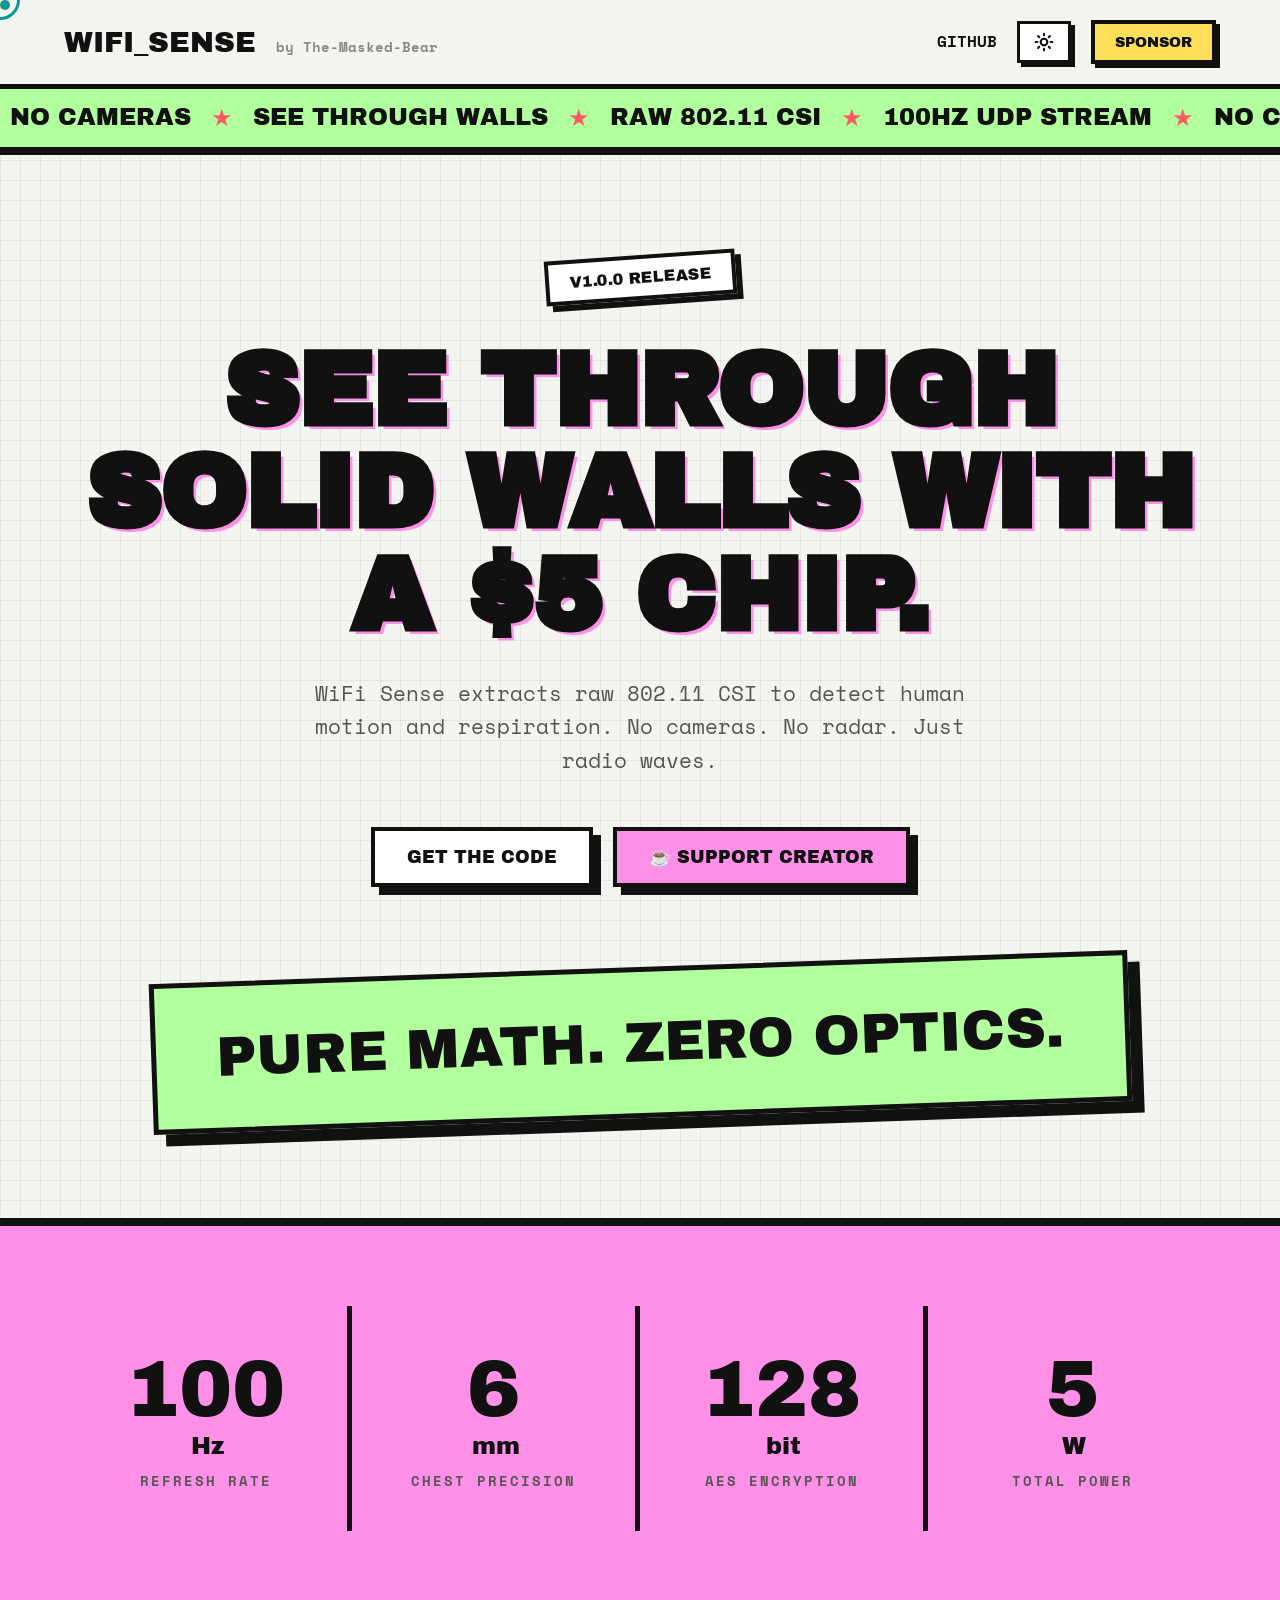
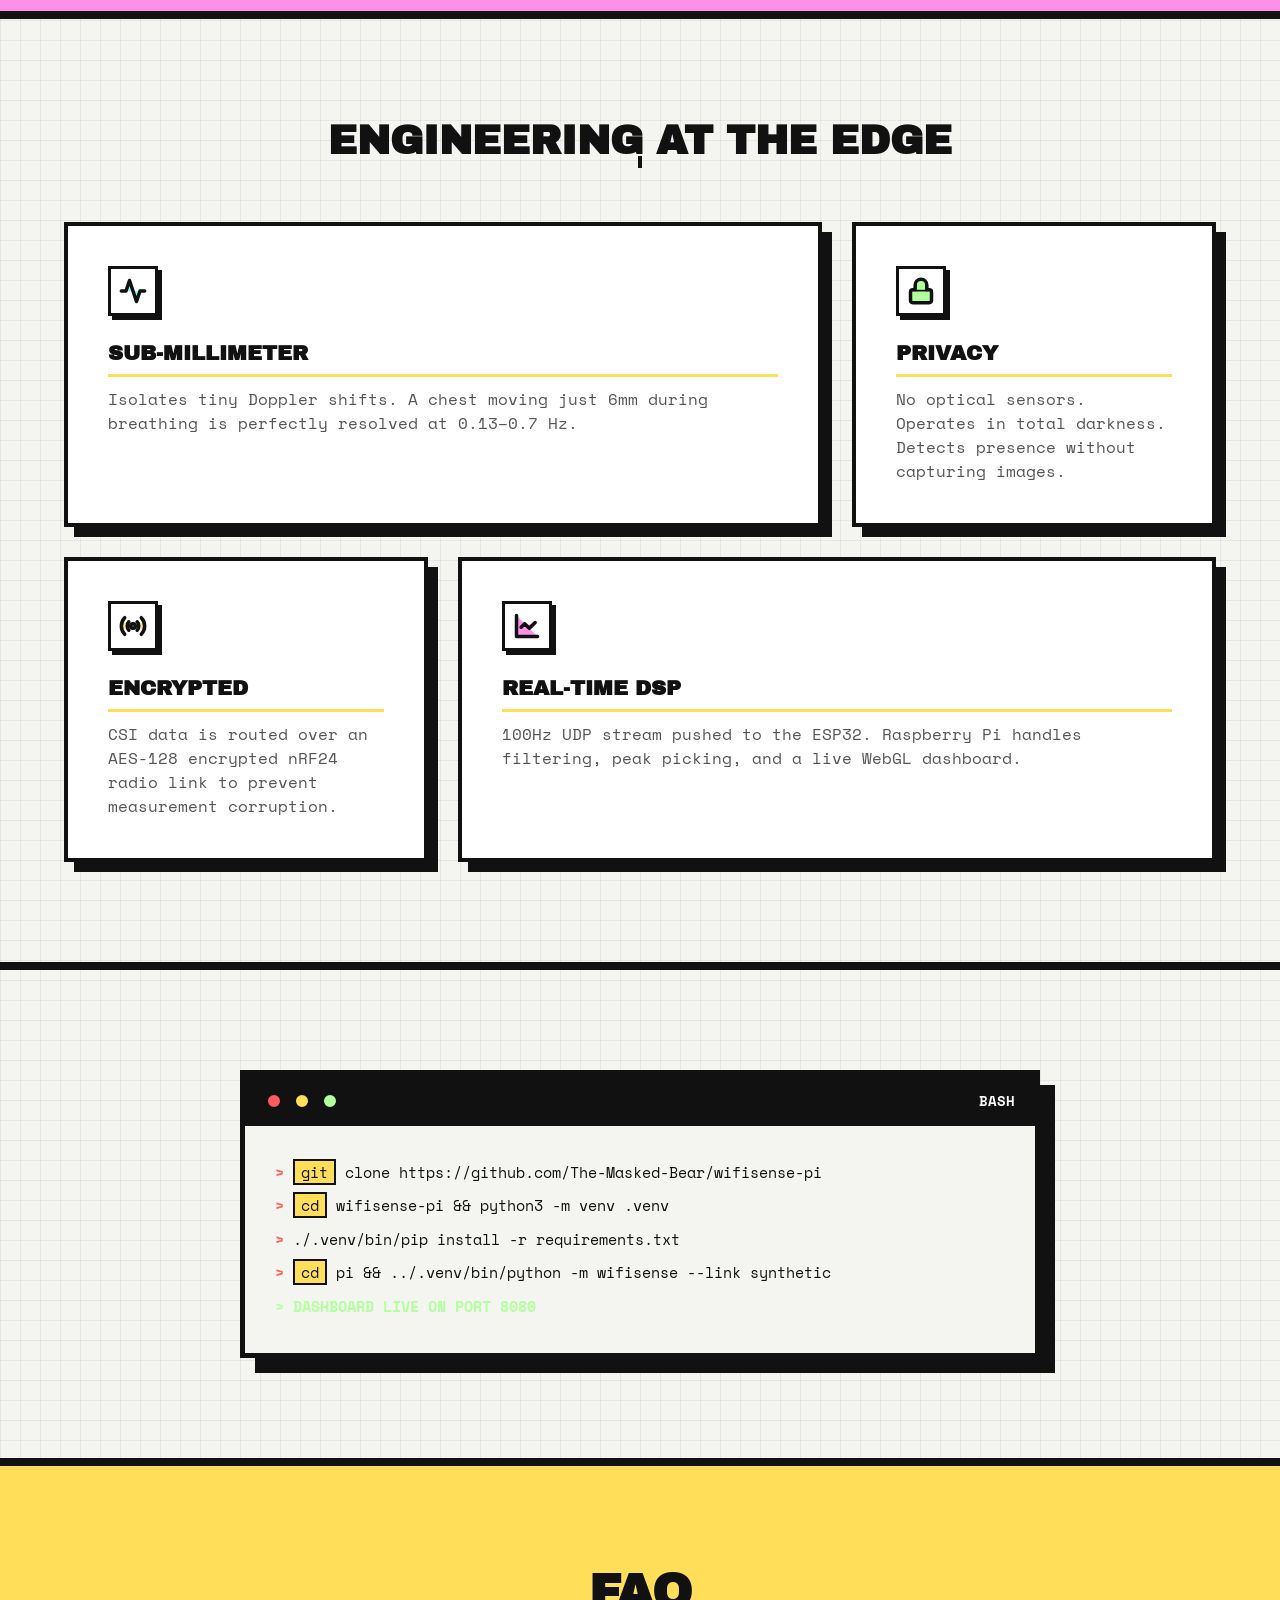
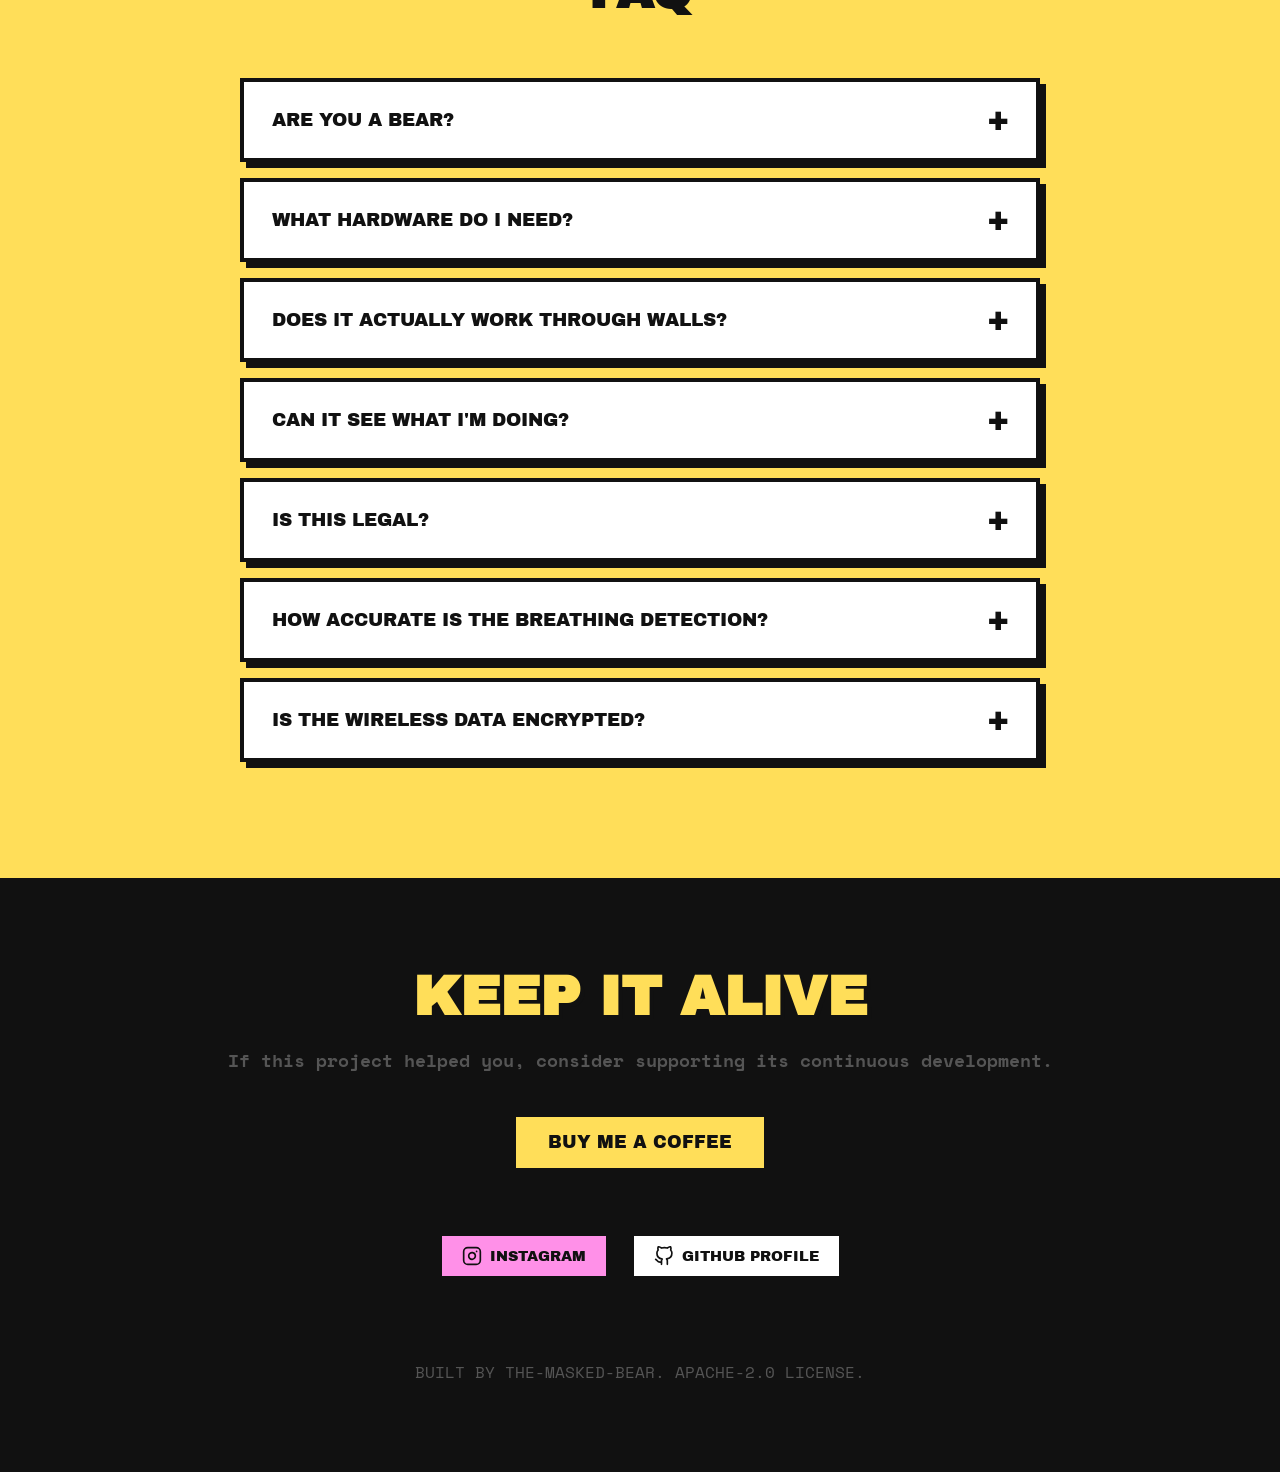
==== website/index.html @ 3b044b61 "Fix dark mode contrast on accent backgrounds and replace toggle emoji with inline SVG" ====
<!DOCTYPE html>
<html lang="en">
<head>
    <meta charset="UTF-8">
    <meta name="viewport" content="width=device-width, initial-scale=1.0">
    <title>WIFI SENSE | NEO-BRUTALISM</title>

    <!-- Favicon -->
    <link rel="icon" type="image/svg+xml" href="data:image/svg+xml,%3Csvg xmlns='http://www.w3.org/2000/svg' viewBox='0 0 100 100'%3E%3Crect width='100' height='100' fill='%23FFDE59' rx='12'/%3E%3Ctext x='50' y='72' font-family='Arial Black' font-size='60' font-weight='900' text-anchor='middle' fill='%23111'%3EW%3C/text%3E%3C/svg%3E">

    <!-- Open Graph -->
    <meta property="og:type" content="website">
    <meta property="og:title" content="WiFi Sense — See Through Walls With a $5 Chip">
    <meta property="og:description" content="Open-source WiFi CSI sensing on Raspberry Pi. Detect human motion and breathing through solid walls using raw 802.11 channel state information. No cameras. No radar. Just radio waves.">
    <meta property="og:url" content="https://the-masked-bear.github.io/wifisense-pi/">
    <meta property="og:site_name" content="WiFi Sense by The-Masked-Bear">
    <meta property="og:image" content="https://the-masked-bear.github.io/wifisense-pi/og-image.png">

    <!-- Twitter Card -->
    <meta name="twitter:card" content="summary_large_image">
    <meta name="twitter:title" content="WiFi Sense — See Through Walls With a $5 Chip">
    <meta name="twitter:description" content="Open-source WiFi CSI sensing. Detect motion and breathing through walls. No cameras. Just radio waves.">

    <link rel="stylesheet" href="style.css">
    <link href="https://fonts.googleapis.com/css2?family=Archivo+Black&family=Space+Mono:wght@400;700&display=swap" rel="stylesheet">
</head>
<body>

    <!-- PAGE LOADER -->
    <div id="page-loader">
        <div class="loader-text">WIFI_SENSE</div>
        <div class="loader-bar"><div class="loader-fill"></div></div>
    </div>

    <!-- CUSTOM CURSOR -->
    <div id="cursor" class="cursor"></div>
    <div id="cursor-ring" class="cursor-ring"></div>

    <!-- MOUSE TRAIL -->
    <canvas id="trail-canvas"></canvas>

    <nav class="brutal-nav">
        <div class="logo">WIFI_SENSE <span style="font-size: 0.9rem; color: #888; font-family: 'Space Mono', monospace; text-transform: none; margin-left: 10px; font-weight: bold;">by The-Masked-Bear</span></div>
        <div class="nav-links">
            <a href="https://github.com/The-Masked-Bear/wifisense-pi" target="_blank" class="brutal-link">GITHUB</a>
            <button id="dark-toggle" class="dark-toggle" aria-label="Toggle dark mode">
                <span class="toggle-icon"></span>
            </button>
            <a href="https://debarghya47.gumroad.com/l/tzbkar" data-gumroad-overlay-checkout="true" class="brutal-btn color-yellow btn-small">SPONSOR</a>
        </div>
    </nav>

    <!-- Scrolling Marquee -->
    <div class="brutal-marquee color-mint">
        <div class="marquee-content">
            <span>NO CAMERAS</span> <span class="separator">★</span> <span>SEE THROUGH WALLS</span> <span class="separator">★</span> <span>RAW 802.11 CSI</span> <span class="separator">★</span> <span>100HZ UDP STREAM</span> <span class="separator">★</span>
            <span>NO CAMERAS</span> <span class="separator">★</span> <span>SEE THROUGH WALLS</span> <span class="separator">★</span> <span>RAW 802.11 CSI</span> <span class="separator">★</span> <span>100HZ UDP STREAM</span> <span class="separator">★</span>
        </div>
    </div>

    <!-- HERO -->
    <header class="brutal-hero section-block parallax-layer" data-speed="0.3">
        <div class="hero-content">
            <div class="badge brutal-sticker">V1.0.0 RELEASE</div>
            <h1>SEE THROUGH SOLID WALLS WITH A $5 CHIP.</h1>
            <p>WiFi Sense extracts raw 802.11 CSI to detect human motion and respiration. No cameras. No radar. Just radio waves.</p>
            
            <div class="cta-group">
                <a href="https://github.com/The-Masked-Bear/wifisense-pi" class="brutal-btn color-white">GET THE CODE</a>
                <a href="https://debarghya47.gumroad.com/l/tzbkar" data-gumroad-overlay-checkout="true" class="brutal-btn color-pink">☕ SUPPORT CREATOR</a>
            </div>
            
            <div class="giant-text-block hover-shake">
                PURE MATH. ZERO OPTICS.
            </div>
        </div>
    </header>

    <!-- STATS COUNTER -->
    <section class="brutal-stats section-block color-pink">
        <div class="stats-grid">
            <div class="stat-item reveal">
                <span class="stat-number" data-target="100">0</span>
                <span class="stat-unit">Hz</span>
                <span class="stat-label">REFRESH RATE</span>
            </div>
            <div class="stat-item reveal delay-1">
                <span class="stat-number" data-target="6">0</span>
                <span class="stat-unit">mm</span>
                <span class="stat-label">CHEST PRECISION</span>
            </div>
            <div class="stat-item reveal delay-2">
                <span class="stat-number" data-target="128">0</span>
                <span class="stat-unit">bit</span>
                <span class="stat-label">AES ENCRYPTION</span>
            </div>
            <div class="stat-item reveal delay-3">
                <span class="stat-number" data-target="5">0</span>
                <span class="stat-unit">W</span>
                <span class="stat-label">TOTAL POWER</span>
            </div>
        </div>
    </section>

    <!-- GRID -->
    <section class="brutal-grid-section section-block">
        <h2>ENGINEERING AT THE EDGE</h2>
        <div class="brutal-grid">
            <div class="brutal-card color-white span-2 reveal">
                <svg class="brutal-svg color-blue" xmlns="http://www.w3.org/2000/svg" viewBox="0 0 24 24" fill="none" stroke="currentColor" stroke-linecap="round" stroke-linejoin="round"><path d="M22 12h-4l-3 9L9 3l-3 9H2"/></svg>
                <h3>SUB-MILLIMETER</h3>
                <p>Isolates tiny Doppler shifts. A chest moving just 6mm during breathing is perfectly resolved at 0.13–0.7 Hz.</p>
            </div>
            
            <div class="brutal-card color-white reveal delay-1">
                <svg class="brutal-svg color-mint" xmlns="http://www.w3.org/2000/svg" viewBox="0 0 24 24" fill="none" stroke="currentColor" stroke-linecap="round" stroke-linejoin="round"><rect width="18" height="11" x="3" y="11" rx="2" ry="2"/><path d="M7 11V7a5 5 0 0 1 10 0v4"/></svg>
                <h3>PRIVACY</h3>
                <p>No optical sensors. Operates in total darkness. Detects presence without capturing images.</p>
            </div>

            <div class="brutal-card color-white reveal delay-2">
                <svg class="brutal-svg color-yellow" xmlns="http://www.w3.org/2000/svg" viewBox="0 0 24 24" fill="none" stroke="currentColor" stroke-linecap="round" stroke-linejoin="round"><path d="M4.9 19.1C3.1 17.3 2 14.8 2 12s1.1-5.3 2.9-7.1"/><path d="M8.4 15.6c-1-1-1.4-2.3-1.4-3.6s.4-2.6 1.4-3.6"/><circle cx="12" cy="12" r="2"/><path d="M15.6 8.4c1 1 1.4 2.3 1.4 3.6s-.4 2.6-1.4 3.6"/><path d="M19.1 4.9C20.9 6.7 22 9.2 22 12s-1.1 5.3-2.9 7.1"/></svg>
                <h3>ENCRYPTED</h3>
                <p>CSI data is routed over an AES-128 encrypted nRF24 radio link to prevent measurement corruption.</p>
            </div>

            <div class="brutal-card color-white span-2 reveal delay-3">
                <svg class="brutal-svg color-pink" xmlns="http://www.w3.org/2000/svg" viewBox="0 0 24 24" fill="none" stroke="currentColor" stroke-linecap="round" stroke-linejoin="round"><path d="M3 3v18h18"/><path d="m19 9-5 5-4-4-3 3"/></svg>
                <h3>REAL-TIME DSP</h3>
                <p>100Hz UDP stream pushed to the ESP32. Raspberry Pi handles filtering, peak picking, and a live WebGL dashboard.</p>
            </div>
        </div>
    </section>

    <!-- TERMINAL -->
    <section class="brutal-terminal-section section-block">
        <div class="brutal-terminal reveal">
            <div class="term-header">
                <span class="dot bg-red"></span><span class="dot bg-yellow"></span><span class="dot bg-green"></span>
                <span class="term-title">BASH</span>
            </div>
            <div class="term-body">
                <p><span style="color: var(--red); font-weight: 900;">></span> <span style="background: var(--yellow); color: var(--black); padding: 0 6px; border: 2px solid var(--black);">git</span> clone https://github.com/The-Masked-Bear/wifisense-pi</p>
                <p><span style="color: var(--red); font-weight: 900;">></span> <span style="background: var(--yellow); color: var(--black); padding: 0 6px; border: 2px solid var(--black);">cd</span> wifisense-pi && python3 -m venv .venv</p>
                <p><span style="color: var(--red); font-weight: 900;">></span> ./.venv/bin/pip install -r requirements.txt</p>
                <p><span style="color: var(--red); font-weight: 900;">></span> <span style="background: var(--yellow); color: var(--black); padding: 0 6px; border: 2px solid var(--black);">cd</span> pi && ../.venv/bin/python -m wifisense --link synthetic</p>
                <p class="term-success">> DASHBOARD LIVE ON PORT 8080</p>
            </div>
        </div>
    </section>

    <!-- FAQ ACCORDION -->
    <section class="brutal-faq section-block">
        <h2>FAQ</h2>
        <div class="faq-list">
            <div class="faq-item reveal">
                <button class="faq-question">
                    <span>Are you a Bear?</span>
                    <span class="faq-icon">+</span>
                </button>
                <div class="faq-answer"><p>No.</p></div>
            </div>
            <div class="faq-item reveal delay-1">
                <button class="faq-question">
                    <span>What hardware do I need?</span>
                    <span class="faq-icon">+</span>
                </button>
                <div class="faq-answer"><p>An ESP32 microcontroller (~$3), a Raspberry Pi 4 (~$35), and an nRF24L01+ radio module (~$1). Total cost under $40. The ESP32 extracts raw CSI from WiFi frames, the nRF24 relays it encrypted, and the Pi runs all the DSP and the live dashboard.</p></div>
            </div>
            <div class="faq-item reveal delay-2">
                <button class="faq-question">
                    <span>Does it actually work through walls?</span>
                    <span class="faq-icon">+</span>
                </button>
                <div class="faq-answer"><p>Yes. WiFi operates at 2.4 GHz, which penetrates drywall, wood, and most interior building materials. The CSI (Channel State Information) captures how the wireless signal is distorted by objects and movement in the environment, including through walls. Concrete and metal will attenuate the signal but detection is still possible at reduced range.</p></div>
            </div>
            <div class="faq-item reveal delay-3">
                <button class="faq-question">
                    <span>Can it see what I'm doing?</span>
                    <span class="faq-icon">+</span>
                </button>
                <div class="faq-answer"><p>Absolutely not. This is not a camera. WiFi CSI detects <strong>motion and presence only</strong> — it can tell that someone is in a room and whether they are breathing, but it cannot identify who they are, what they look like, or what they are doing. It is fundamentally a motion and vibration sensor, not an imaging system.</p></div>
            </div>
            <div class="faq-item reveal">
                <button class="faq-question">
                    <span>Is this legal?</span>
                    <span class="faq-icon">+</span>
                </button>
                <div class="faq-answer"><p>Yes. WiFi Sense performs entirely passive monitoring of standard 802.11 WiFi signals. It does not inject packets, intercept communications, or decrypt any data. It only analyzes the physical-layer channel state of its own transmitted signals. This is equivalent to measuring signal strength, which all WiFi devices do internally.</p></div>
            </div>
            <div class="faq-item reveal delay-1">
                <button class="faq-question">
                    <span>How accurate is the breathing detection?</span>
                    <span class="faq-icon">+</span>
                </button>
                <div class="faq-answer"><p>The system resolves chest displacement down to approximately 6mm using sub-carrier covariance analysis across 52 OFDM sub-carriers. Normal adult breathing produces 4–12mm of chest movement, well within detection range. The DSP pipeline isolates the 0.13–0.7 Hz respiration band from other motion artifacts.</p></div>
            </div>
            <div class="faq-item reveal delay-2">
                <button class="faq-question">
                    <span>Is the wireless data encrypted?</span>
                    <span class="faq-icon">+</span>
                </button>
                <div class="faq-answer"><p>Yes. All CSI data transmitted over the nRF24L01+ radio link between the ESP32 and the Raspberry Pi is encrypted with AES-128. This prevents anyone from intercepting or tampering with the raw sensor data in transit.</p></div>
            </div>
        </div>
    </section>

    <!-- FOOTER -->
    <footer class="brutal-footer color-black section-block">
        <h2 class="footer-title">KEEP IT ALIVE</h2>
        <p class="footer-desc">If this project helped you, consider supporting its continuous development.</p>
        <a href="https://debarghya47.gumroad.com/l/tzbkar" data-gumroad-overlay-checkout="true" class="brutal-btn color-yellow">BUY ME A COFFEE</a>
        
        <div style="margin-top: 60px; display: flex; justify-content: center; flex-wrap: wrap; gap: 20px;">
            <a href="https://instagram.com/the_masked_bear_" target="_blank" class="brutal-btn color-pink btn-small"><svg xmlns="http://www.w3.org/2000/svg" width="20" height="20" viewBox="0 0 24 24" fill="none" stroke="currentColor" stroke-width="2" stroke-linecap="round" stroke-linejoin="round" style="margin-right: 8px;"><rect x="2" y="2" width="20" height="20" rx="5" ry="5"></rect><path d="M16 11.37A4 4 0 1 1 12.63 8 4 4 0 0 1 16 11.37z"></path><line x1="17.5" y1="6.5" x2="17.51" y2="6.5"></line></svg>INSTAGRAM</a>
            <a href="https://github.com/The-Masked-Bear" target="_blank" class="brutal-btn color-white btn-small"><svg xmlns="http://www.w3.org/2000/svg" width="20" height="20" viewBox="0 0 24 24" fill="none" stroke="currentColor" stroke-width="2" stroke-linecap="round" stroke-linejoin="round" style="margin-right: 8px;"><path d="M9 19c-5 1.5-5-2.5-7-3m14 6v-3.87a3.37 3.37 0 0 0-.94-2.61c3.14-.35 6.44-1.54 6.44-7A5.44 5.44 0 0 0 20 4.77 5.07 5.07 0 0 0 19.91 1S18.73.65 16 2.48a13.38 13.38 0 0 0-7 0C6.27.65 5.09 1 5.09 1A5.07 5.07 0 0 0 5 4.77a5.44 5.44 0 0 0-1.5 3.78c0 5.42 3.3 6.61 6.44 7A3.37 3.37 0 0 0 9 18.13V22"></path></svg>GITHUB PROFILE</a>
        </div>
        
        <p class="copyright">BUILT BY THE-MASKED-BEAR. APACHE-2.0 LICENSE.</p>
    </footer>

    <script src="https://gumroad.com/js/gumroad.js"></script>
    <script src="script.js"></script>
</body>
</html>
---- website/style.css ----
:root {
    --bg: #F4F4F0;
    --black: #111111;
    --white: #FFFFFF;
    --yellow: #FFDE59;
    --pink: #FF90E8;
    --blue: #8CFFFB;
    --mint: #B2FF9E;
    --red: #FF5A5F;
    --grid-color: rgba(0, 0, 0, 0.06);
    --text-primary: #111111;
    --text-secondary: #555;
    --card-bg: #FFFFFF;
    --shadow: #111111;
}

body.dark-mode {
    --bg: #0a0a0a;
    --black: #e0e0e0;
    --white: #1a1a1a;
    --grid-color: rgba(255, 255, 255, 0.04);
    --text-primary: #e0e0e0;
    --text-secondary: #999;
    --card-bg: #1a1a1a;
    --shadow: #000000;
}
body.dark-mode .color-black { background: #e0e0e0; color: #111; }
body.dark-mode .brutal-nav { background: #0a0a0a; }
body.dark-mode .term-body { background: #111; }
body.dark-mode h1, body.dark-mode h2, body.dark-mode h3 { color: var(--text-primary); }

* {
    margin: 0;
    padding: 0;
    box-sizing: border-box;
}

::selection {
    background: var(--pink);
    color: var(--black);
}

body {
    font-family: 'Space Mono', monospace;
    background-color: var(--bg);
    color: var(--text-primary);
    cursor: none;
    overflow-x: hidden;
    background-image:
        linear-gradient(var(--grid-color) 1px, transparent 1px),
        linear-gradient(90deg, var(--grid-color) 1px, transparent 1px);
    background-size: 20px 20px;
    transition: background-color 0.4s ease, color 0.4s ease;
}

h1, h2, h3, .logo, .badge, .brutal-marquee, .giant-text-block {
    font-family: 'Archivo Black', sans-serif;
    text-transform: uppercase;
}

/* ====== PAGE LOADER ====== */
#page-loader {
    position: fixed;
    inset: 0;
    z-index: 99999;
    background: var(--yellow);
    display: flex;
    flex-direction: column;
    align-items: center;
    justify-content: center;
    transition: transform 0.6s cubic-bezier(0.77, 0, 0.175, 1);
}
#page-loader.loaded {
    transform: translateY(-100%);
    pointer-events: none;
}
.loader-text {
    font-family: 'Archivo Black', sans-serif;
    font-size: clamp(3rem, 10vw, 8rem);
    color: var(--black);
    text-transform: uppercase;
    letter-spacing: 8px;
}
.loader-bar {
    width: 300px;
    height: 10px;
    border: 3px solid var(--black);
    margin-top: 30px;
    overflow: hidden;
}
.loader-fill {
    height: 100%;
    width: 0%;
    background: var(--black);
    animation: loader-progress 1.2s cubic-bezier(0.25, 1, 0.5, 1) forwards;
}
@keyframes loader-progress {
    to { width: 100%; }
}

/* ====== CUSTOM CURSOR ====== */
.cursor {
    width: 10px;
    height: 10px;
    background: var(--red);
    border-radius: 50%;
    position: fixed;
    pointer-events: none;
    z-index: 99998;
    transition: transform 0.1s ease;
    mix-blend-mode: difference;
}
.cursor-ring {
    width: 40px;
    height: 40px;
    border: 3px solid var(--red);
    border-radius: 50%;
    position: fixed;
    pointer-events: none;
    z-index: 99997;
    transition: width 0.3s ease, height 0.3s ease, border-color 0.3s ease, transform 0.15s ease;
    mix-blend-mode: difference;
}
.cursor-ring.hover {
    width: 60px;
    height: 60px;
    border-color: var(--yellow);
    border-width: 4px;
}

/* ====== MOUSE TRAIL ====== */
#trail-canvas {
    position: fixed;
    inset: 0;
    z-index: 99996;
    pointer-events: none;
}

/* ====== CUSTOM SCROLLBAR ====== */
::-webkit-scrollbar { width: 14px; }
::-webkit-scrollbar-track { background: var(--bg); border-left: 3px solid var(--black); }
::-webkit-scrollbar-thumb {
    background: var(--yellow);
    border: 3px solid var(--black);
}
::-webkit-scrollbar-thumb:hover { background: var(--pink); }

/* ====== NAVBAR ====== */
.brutal-nav {
    display: flex;
    justify-content: space-between;
    align-items: center;
    padding: 20px 5%;
    border-bottom: 5px solid var(--black);
    background: var(--bg);
    position: sticky;
    top: 0;
    z-index: 1000;
    transition: box-shadow 0.3s ease, background-color 0.4s ease;
}
.brutal-nav:hover { box-shadow: 0 8px 0px var(--shadow); }

.logo {
    font-size: 1.8rem;
    color: var(--text-primary);
    transition: letter-spacing 0.3s cubic-bezier(0.175, 0.885, 0.32, 1.275);
}
.logo:hover {
    letter-spacing: 4px;
    animation: glitch 0.3s steps(5) forwards;
}

@keyframes glitch {
    0%  { text-shadow: 2px 0 var(--pink), -2px 0 var(--blue); }
    20% { text-shadow: -3px 0 var(--blue), 3px 0 var(--pink); }
    40% { text-shadow: 3px 0 var(--pink), -3px 0 var(--mint); }
    60% { text-shadow: -2px 0 var(--mint), 2px 0 var(--red); }
    80% { text-shadow: 2px 0 var(--red), -2px 0 var(--yellow); }
    100% { text-shadow: 0 0 transparent, 0 0 transparent; }
}

.nav-links { display: flex; gap: 20px; align-items: center; }

.brutal-link {
    color: var(--text-primary);
    text-decoration: none;
    font-weight: bold;
    position: relative;
    border-bottom: 3px solid transparent;
}
.brutal-link::after {
    content: '';
    position: absolute;
    bottom: -4px;
    left: 0;
    width: 0%;
    height: 4px;
    background: var(--pink);
    transition: width 0.3s cubic-bezier(0.25, 1, 0.5, 1);
}
.brutal-link:hover::after { width: 100%; }
.brutal-link:hover { border-bottom-color: transparent; }

/* Dark Mode Toggle */
.dark-toggle {
    background: var(--white);
    border: 3px solid var(--black);
    box-shadow: 4px 4px 0px var(--shadow);
    padding: 8px 14px;
    font-size: 1.2rem;
    cursor: none;
    transition: transform 0.1s, box-shadow 0.1s;
    line-height: 1;
}
.dark-toggle:hover {
    transform: translate(4px, 4px);
    box-shadow: 0px 0px 0px var(--shadow);
}

/* Marquee */
.brutal-marquee {
    border-bottom: 8px solid var(--black);
    padding: 15px 0;
    overflow: hidden;
    white-space: nowrap;
    display: flex;
    font-size: 1.5rem;
    color: var(--black);
}
.marquee-content {
    display: flex;
    animation: marquee 20s linear infinite;
}
.marquee-content span { padding: 0 10px; }
.separator { color: var(--red); display: inline-block; }
@keyframes marquee { to { transform: translateX(-50%); } }

.brutal-marquee:hover .marquee-content { animation-play-state: paused; }
.brutal-marquee:hover .separator { animation: star-spin 1s linear infinite; }
@keyframes star-spin { to { transform: rotate(360deg); } }

/* Section Blocks */
.section-block {
    border-bottom: 8px solid var(--black);
    width: 100%;
    transition: background-color 0.4s ease;
}

/* Buttons */
.brutal-btn {
    border: 4px solid var(--black);
    box-shadow: 8px 8px 0px var(--shadow);
    padding: 16px 32px;
    font-family: 'Archivo Black', sans-serif;
    font-size: 1.1rem;
    text-decoration: none;
    color: var(--black);
    display: inline-flex;
    align-items: center;
    justify-content: center;
    transition: transform 0.1s, box-shadow 0.1s;
    cursor: none;
}
.btn-small { padding: 10px 20px; font-size: 0.9rem; box-shadow: 4px 4px 0px var(--shadow); }
.brutal-btn:hover, .brutal-btn:active { transform: translate(8px, 8px); box-shadow: 0px 0px 0px var(--shadow); }
.btn-small:hover, .btn-small:active { transform: translate(4px, 4px); box-shadow: 0px 0px 0px var(--shadow); }

.color-yellow { background: var(--yellow); }
.color-pink { background: var(--pink); }
.color-blue { background: var(--blue); }
.color-mint { background: var(--mint); }
.color-white { background: var(--card-bg); }
.color-black { background: var(--black); color: var(--white); }

/* Hero */
.brutal-hero {
    display: flex;
    flex-direction: column;
    justify-content: center;
    align-items: center;
    text-align: center;
    padding: 100px 5% 100px;
}
.hero-content { max-width: 1200px; margin: 0 auto; display: flex; flex-direction: column; align-items: center; }

.brutal-sticker {
    background: var(--card-bg);
    border: 4px solid var(--black);
    padding: 10px 20px;
    font-size: 1rem;
    margin-bottom: 40px;
    box-shadow: 6px 6px 0px var(--shadow);
    transform: rotate(-4deg);
    display: inline-block;
    color: var(--text-primary);
    transition: transform 0.3s cubic-bezier(0.175, 0.885, 0.32, 1.275), box-shadow 0.3s ease;
}
.brutal-sticker:hover { transform: rotate(4deg) scale(1.12); box-shadow: 10px 10px 0px var(--pink); }

h1 {
    font-size: clamp(3rem, 8vw, 6.5rem);
    line-height: 1;
    margin-bottom: 30px;
    color: var(--text-primary);
    -webkit-text-stroke: 3px var(--text-primary);
    text-shadow: 4px 4px 0px var(--pink);
    transition: text-shadow 0.3s ease;
}
h1:hover { text-shadow: 6px 6px 0px var(--pink), -6px -6px 0px var(--blue); }

.brutal-hero p {
    font-size: 1.3rem;
    line-height: 1.6;
    max-width: 700px;
    margin-bottom: 50px;
    color: var(--text-secondary);
    transition: background 0.3s ease, padding 0.3s ease;
}
.brutal-hero p:hover { background: var(--yellow); padding: 8px 16px; border: 3px solid var(--black); }

.cta-group { display: flex; gap: 20px; margin-bottom: 80px; flex-wrap: wrap; justify-content: center; }

.giant-text-block {
    font-size: clamp(2rem, 5vw, 3.5rem);
    background: var(--mint);
    border: 5px solid var(--black);
    box-shadow: 12px 12px 0px var(--shadow);
    padding: 40px 60px;
    transform: rotate(-2deg);
    color: var(--text-primary);
    transition: transform 0.3s cubic-bezier(0.175, 0.885, 0.32, 1.275), box-shadow 0.3s ease;
}
.giant-text-block:hover { transform: rotate(0deg) translate(-5px, -5px) scale(1.02); box-shadow: 20px 20px 0px var(--shadow); }

.hover-shake:hover { animation: shake 0.5s cubic-bezier(.36,.07,.19,.97) both; }
@keyframes shake {
    10%, 90% { transform: translate(-1px, 0) rotate(-2deg); }
    20%, 80% { transform: translate(2px, 0) rotate(-2deg); }
    30%, 50%, 70% { transform: translate(-4px, 0) rotate(-2deg); }
    40%, 60% { transform: translate(4px, 0) rotate(-2deg); }
}

/* ====== STATS COUNTER ====== */
.brutal-stats { padding: 80px 5%; }
.stats-grid {
    display: grid;
    grid-template-columns: repeat(4, 1fr);
    gap: 0;
    max-width: 1200px;
    margin: 0 auto;
}
.stat-item {
    text-align: center;
    padding: 40px 20px;
    border-right: 5px solid var(--black);
    transition: background 0.3s ease, transform 0.3s cubic-bezier(0.175, 0.885, 0.32, 1.275);
}
.stat-item:last-child { border-right: none; }
.stat-item:hover { background: rgba(0,0,0,0.08); transform: scale(1.05); }

.stat-number {
    font-family: 'Archivo Black', sans-serif;
    font-size: clamp(3rem, 8vw, 5rem);
    display: block;
    color: var(--text-primary);
}
.stat-unit {
    font-family: 'Archivo Black', sans-serif;
    font-size: 1.5rem;
    color: var(--text-primary);
    margin-left: 4px;
}
.stat-label {
    display: block;
    font-size: 0.9rem;
    margin-top: 10px;
    font-weight: bold;
    letter-spacing: 2px;
    color: var(--text-secondary);
}
@media (max-width: 700px) {
    .stats-grid { grid-template-columns: repeat(2, 1fr); }
    .stat-item { border-bottom: 5px solid var(--black); }
    .stat-item:nth-child(2) { border-right: none; }
}

/* Grid Section */
.brutal-grid-section { padding: 100px 5%; }
.brutal-grid-section h2 {
    text-align: center;
    font-size: 2.5rem;
    margin-bottom: 60px;
    color: var(--text-primary);
    position: relative;
    display: inline-block;
    width: 100%;
    transition: transform 0.2s cubic-bezier(0.175, 0.885, 0.32, 1.275);
}
.brutal-grid-section h2::after {
    content: '';
    position: absolute;
    bottom: -6px;
    left: 50%;
    transform: translateX(-50%);
    width: 0%;
    height: 8px;
    background: var(--yellow);
    border: 2px solid var(--black);
    transition: width 0.4s cubic-bezier(0.25, 1, 0.5, 1);
}
.brutal-grid-section h2:hover::after { width: 50%; }
.brutal-grid-section h2:hover { transform: scale(1.03); }

.brutal-grid {
    display: grid;
    grid-template-columns: repeat(3, 1fr);
    gap: 30px;
    max-width: 1200px;
    margin: 0 auto;
}

.brutal-card {
    background: var(--card-bg);
    border: 4px solid var(--black);
    box-shadow: 10px 10px 0px var(--shadow);
    padding: 40px;
    transition: transform 0.3s cubic-bezier(0.175, 0.885, 0.32, 1.275), box-shadow 0.3s cubic-bezier(0.175, 0.885, 0.32, 1.275);
}
.brutal-card:hover { transform: translate(-6px, -6px) rotate(-1deg); box-shadow: 18px 18px 0px var(--shadow); z-index: 10; }
.brutal-card:hover .brutal-svg { animation: svg-pop 0.5s cubic-bezier(0.175, 0.885, 0.32, 1.275) forwards; }
.brutal-card:hover h3 { color: var(--red); text-shadow: 2px 2px 0px var(--shadow); }
.brutal-card:hover p { font-weight: 700; }

.brutal-card h3 {
    font-size: 1.3rem;
    margin-bottom: 10px;
    color: var(--text-primary);
    border-bottom: 3px solid var(--yellow);
    padding-bottom: 10px;
    transition: color 0.2s, text-shadow 0.2s;
}
.brutal-card p { color: var(--text-secondary); line-height: 1.5; transition: font-weight 0.3s ease; }
.span-2 { grid-column: span 2; }
@media (max-width: 900px) { .brutal-grid { grid-template-columns: 1fr; } .span-2 { grid-column: span 1; } }

@keyframes svg-pop {
    0% { transform: scale(1) rotate(0deg); }
    50% { transform: scale(1.3) rotate(12deg); }
    100% { transform: scale(1.15) rotate(0deg); }
}

/* Brutalist SVGs */
.brutal-svg {
    width: 50px; height: 50px;
    stroke: var(--text-primary); stroke-width: 3px;
    margin-bottom: 20px;
    filter: drop-shadow(4px 4px 0px var(--shadow));
    background: var(--card-bg);
    border-radius: 0;
    border: 3px solid var(--black);
    padding: 8px;
}
.brutal-svg.color-blue { fill: var(--blue); }
.brutal-svg.color-mint { fill: var(--mint); }
.brutal-svg.color-yellow { fill: var(--yellow); }
.brutal-svg.color-pink { fill: var(--pink); }

/* Terminal */
.brutal-terminal-section { padding: 100px 5%; }
.brutal-terminal {
    max-width: 800px;
    margin: 0 auto;
    border: 5px solid var(--black);
    box-shadow: 15px 15px 0px var(--shadow);
    transition: transform 0.3s cubic-bezier(0.175, 0.885, 0.32, 1.275), box-shadow 0.3s cubic-bezier(0.175, 0.885, 0.32, 1.275);
}
.brutal-terminal:hover { transform: translate(-8px, -8px); box-shadow: 23px 23px 0px var(--shadow); }
.brutal-terminal:hover .dot { animation: dot-bounce 0.5s infinite alternate cubic-bezier(0.25, 1, 0.5, 1); }
.brutal-terminal:hover .dot:nth-child(2) { animation-delay: 0.15s; }
.brutal-terminal:hover .dot:nth-child(3) { animation-delay: 0.3s; }

@keyframes dot-bounce {
    0% { transform: translateY(0); }
    100% { transform: translateY(-6px); }
}

.term-header {
    background: var(--black);
    padding: 15px 20px;
    display: flex;
    align-items: center;
    gap: 10px;
}
.dot { width: 18px; height: 18px; border-radius: 50%; border: 3px solid var(--black); }
.bg-red { background: var(--red); }
.bg-yellow { background: var(--yellow); }
.bg-green { background: var(--mint); }
.term-title { color: var(--white); font-weight: bold; margin-left: auto; font-size: 0.9rem; }

.term-body {
    background: var(--bg);
    padding: 30px;
    font-family: 'Space Mono', monospace;
    font-size: 0.95rem;
    line-height: 2.2;
    color: var(--text-primary);
}
.term-body p {
    transition: background 0.15s ease, padding-left 0.15s ease, border-left 0.15s ease;
    border-left: 0px solid transparent;
}
.term-body p:hover { background: rgba(255, 222, 89, 0.15); padding-left: 16px; border-left: 4px solid var(--yellow); }

.term-success { color: var(--mint); font-weight: bold; transition: text-shadow 0.3s ease; }
.term-success:hover { animation: success-pulse 0.8s ease infinite; }
@keyframes success-pulse {
    0%, 100% { text-shadow: 0 0 8px rgba(178, 255, 158, 0.8); }
    50% { text-shadow: 0 0 20px rgba(178, 255, 158, 1), 0 0 40px rgba(178, 255, 158, 0.5); }
}

/* ====== FAQ ACCORDION ====== */
.brutal-faq {
    padding: 100px 5%;
    background: var(--yellow);
}
.brutal-faq h2 {
    text-align: center;
    font-size: 3rem;
    margin-bottom: 60px;
    color: var(--black);
}
.faq-list { max-width: 800px; margin: 0 auto; }
.faq-item {
    border: 4px solid #111;
    margin-bottom: 16px;
    background: var(--card-bg);
    box-shadow: 6px 6px 0px #111;
    transition: transform 0.2s cubic-bezier(0.175, 0.885, 0.32, 1.275), box-shadow 0.2s ease;
}
.faq-item:hover { transform: translate(-3px, -3px); box-shadow: 9px 9px 0px #111; }

.faq-question {
    width: 100%;
    padding: 22px 28px;
    font-family: 'Archivo Black', sans-serif;
    font-size: 1.15rem;
    text-transform: uppercase;
    background: transparent;
    border: none;
    display: flex;
    justify-content: space-between;
    align-items: center;
    cursor: none;
    color: #111;
    text-align: left;
    transition: background 0.2s ease;
}
.faq-question:hover { background: rgba(0,0,0,0.04); }

.faq-icon {
    font-size: 2rem;
    font-weight: 900;
    transition: transform 0.3s cubic-bezier(0.175, 0.885, 0.32, 1.275);
    line-height: 1;
}
.faq-item.open .faq-icon { transform: rotate(45deg); }

.faq-answer {
    max-height: 0;
    overflow: hidden;
    transition: max-height 0.4s cubic-bezier(0.25, 1, 0.5, 1), padding 0.4s ease;
    padding: 0 28px;
}
.faq-item.open .faq-answer {
    max-height: 300px;
    padding: 0 28px 24px;
}
.faq-answer p {
    font-size: 1.05rem;
    line-height: 1.7;
    color: #333;
    border-top: 3px dashed #111;
    padding-top: 18px;
}

/* Footer */
.brutal-footer { padding: 80px 5%; text-align: center; }
.footer-title {
    font-size: clamp(2rem, 5vw, 3.5rem);
    margin-bottom: 20px;
    color: var(--yellow);
    text-shadow: 4px 4px 0px var(--shadow);
    transition: text-shadow 0.3s ease, letter-spacing 0.3s ease;
}
.footer-title:hover { text-shadow: 0 0 10px var(--yellow), 0 0 30px var(--yellow), 0 0 60px var(--yellow); letter-spacing: 6px; }

.footer-desc {
    font-size: 1.1rem;
    font-weight: bold;
    margin-bottom: 40px;
    color: var(--text-secondary);
    transition: transform 0.3s cubic-bezier(0.175, 0.885, 0.32, 1.275);
}
.footer-desc:hover { transform: scale(1.05); }

.brutal-footer .brutal-btn svg { transition: transform 0.4s cubic-bezier(0.175, 0.885, 0.32, 1.275); }
.brutal-footer .brutal-btn:hover svg { transform: rotate(360deg) scale(1.3); }

.copyright {
    margin-top: 80px !important;
    font-size: 1rem !important;
    color: var(--text-secondary);
    transition: letter-spacing 0.5s ease, opacity 0.3s ease;
}
.copyright:hover { letter-spacing: 8px; opacity: 0.5; }

/* Reveal Animations */
.reveal {
    opacity: 0;
    transform: translate(20px, 20px);
    transition: all 0.4s cubic-bezier(0.25, 1, 0.5, 1);
}
.reveal.active {
    opacity: 1;
    transform: translate(0, 0);
}
.delay-1 { transition-delay: 0.1s; }
.delay-2 { transition-delay: 0.2s; }
.delay-3 { transition-delay: 0.3s; }

/* Nav Sponsor Wiggle */
.nav-links .btn-small:hover { animation: wiggle 0.4s ease; }
@keyframes wiggle {
    0% { transform: translate(4px, 4px) rotate(0deg); }
    25% { transform: translate(4px, 4px) rotate(3deg); }
    50% { transform: translate(4px, 4px) rotate(-3deg); }
    75% { transform: translate(4px, 4px) rotate(2deg); }
    100% { transform: translate(4px, 4px) rotate(0deg); }
}

/* Mobile */
@media (max-width: 600px) {
    .brutal-nav { flex-direction: column; gap: 15px; }
    .stats-grid { grid-template-columns: 1fr 1fr; }
    .cta-group { flex-direction: column; align-items: center; }
    body { cursor: auto; }
    .cursor, .cursor-ring, #trail-canvas { display: none; }
}

/* Touch devices: disable custom cursor */
@media (hover: none) {
    body { cursor: auto; }
    .cursor, .cursor-ring, #trail-canvas { display: none; }
    .brutal-btn, .faq-question, .dark-toggle { cursor: pointer; }
}

/* ====== DARK MODE CONTRAST FIXES ====== */
/* Bright accent backgrounds keep dark text even in dark mode */
body.dark-mode .color-yellow,
body.dark-mode .color-pink,
body.dark-mode .color-blue,
body.dark-mode .color-mint,
body.dark-mode .brutal-marquee,
body.dark-mode .giant-text-block,
body.dark-mode .brutal-stats,
body.dark-mode .brutal-faq,
body.dark-mode .brutal-faq h2 {
    color: #111111 !important;
}
body.dark-mode .brutal-marquee .separator { color: var(--red) !important; }
body.dark-mode .brutal-stats .stat-number,
body.dark-mode .brutal-stats .stat-unit { color: #111111 !important; }
body.dark-mode .brutal-stats .stat-label { color: #333333 !important; }
body.dark-mode .brutal-stats .stat-item { border-right-color: #111111; }
body.dark-mode .footer-title { color: var(--yellow) !important; }

/* Accent-background buttons: force dark text + dark border */
body.dark-mode .brutal-btn.color-yellow,
body.dark-mode .brutal-btn.color-pink,
body.dark-mode .brutal-btn.color-mint,
body.dark-mode .brutal-btn.color-blue {
    color: #111111 !important;
    border-color: #111111;
}

/* Dark-mode toggle icon sizing (inline SVG) */
.toggle-icon {
    display: flex;
    align-items: center;
    justify-content: center;
}
.toggle-icon svg {
    width: 20px;
    height: 20px;
    stroke: var(--text-primary);
    fill: none;
    stroke-width: 2.5;
    stroke-linecap: round;
    stroke-linejoin: round;
}
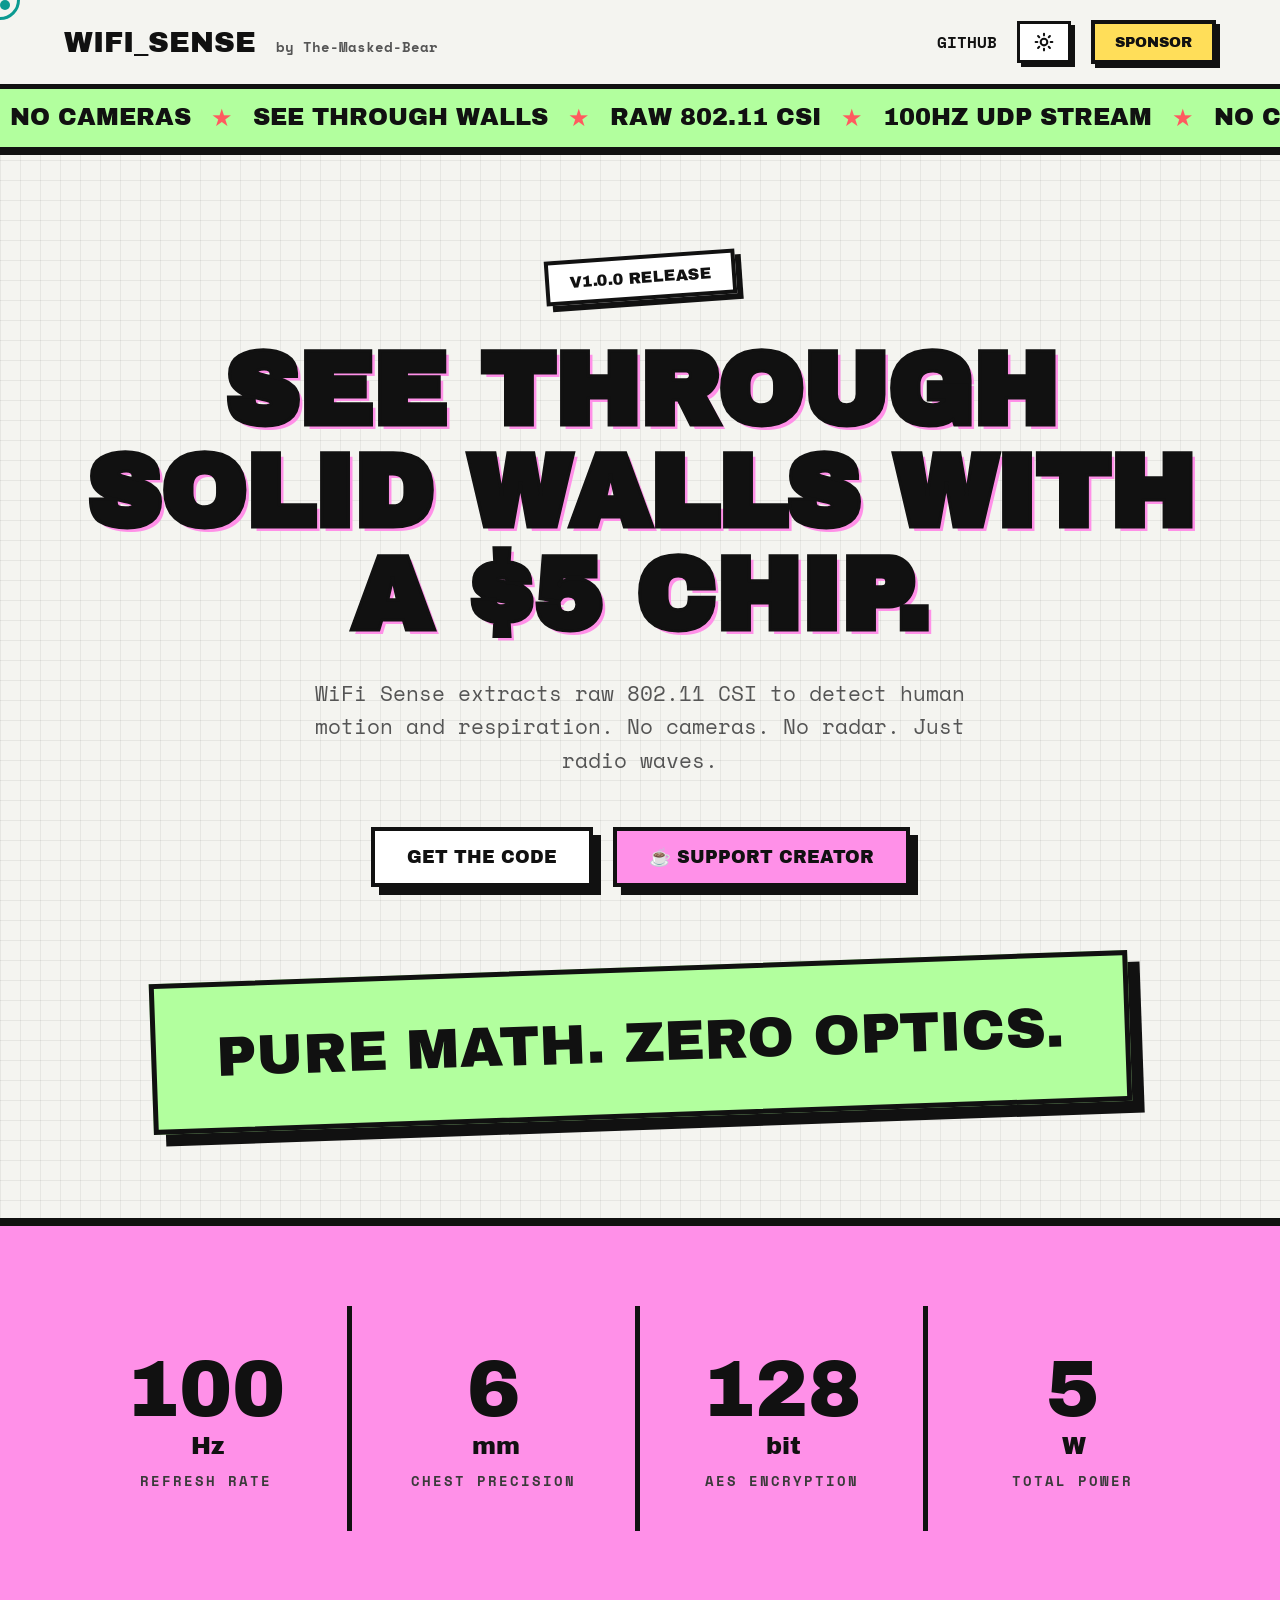
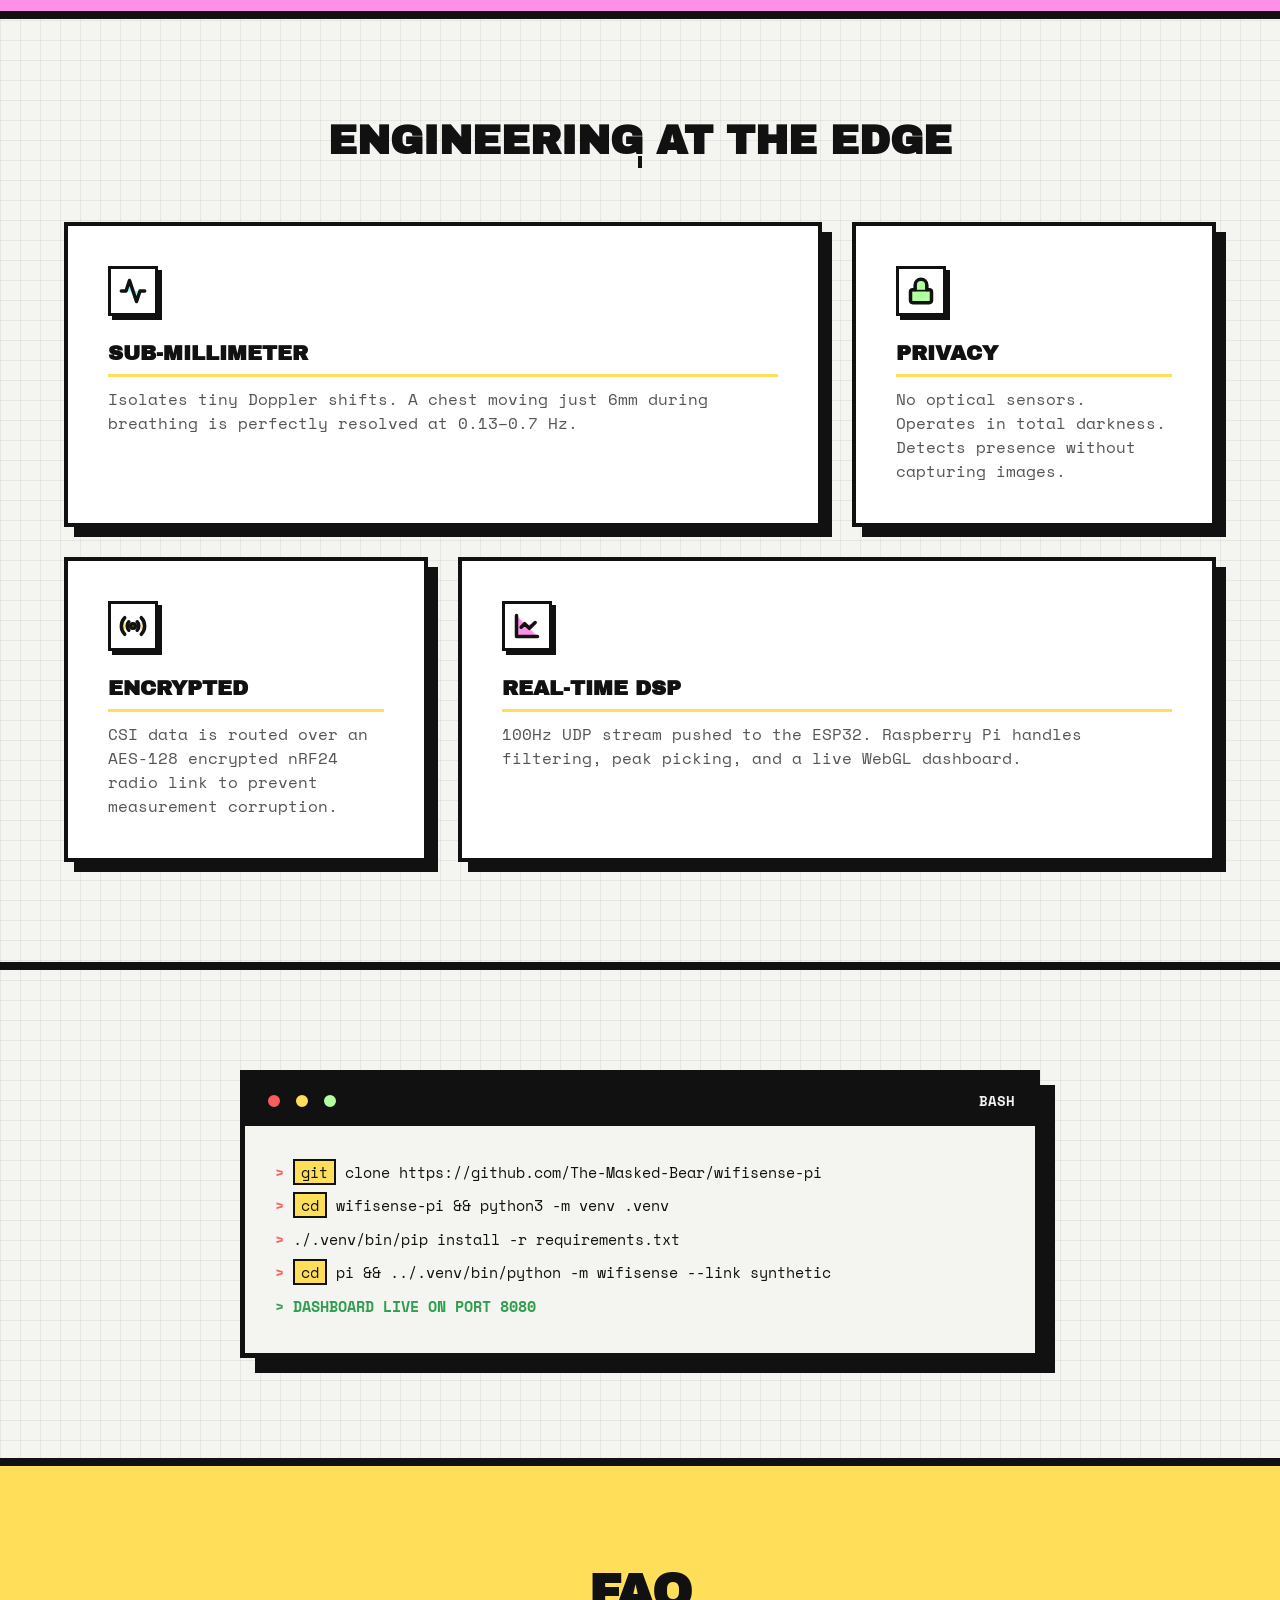
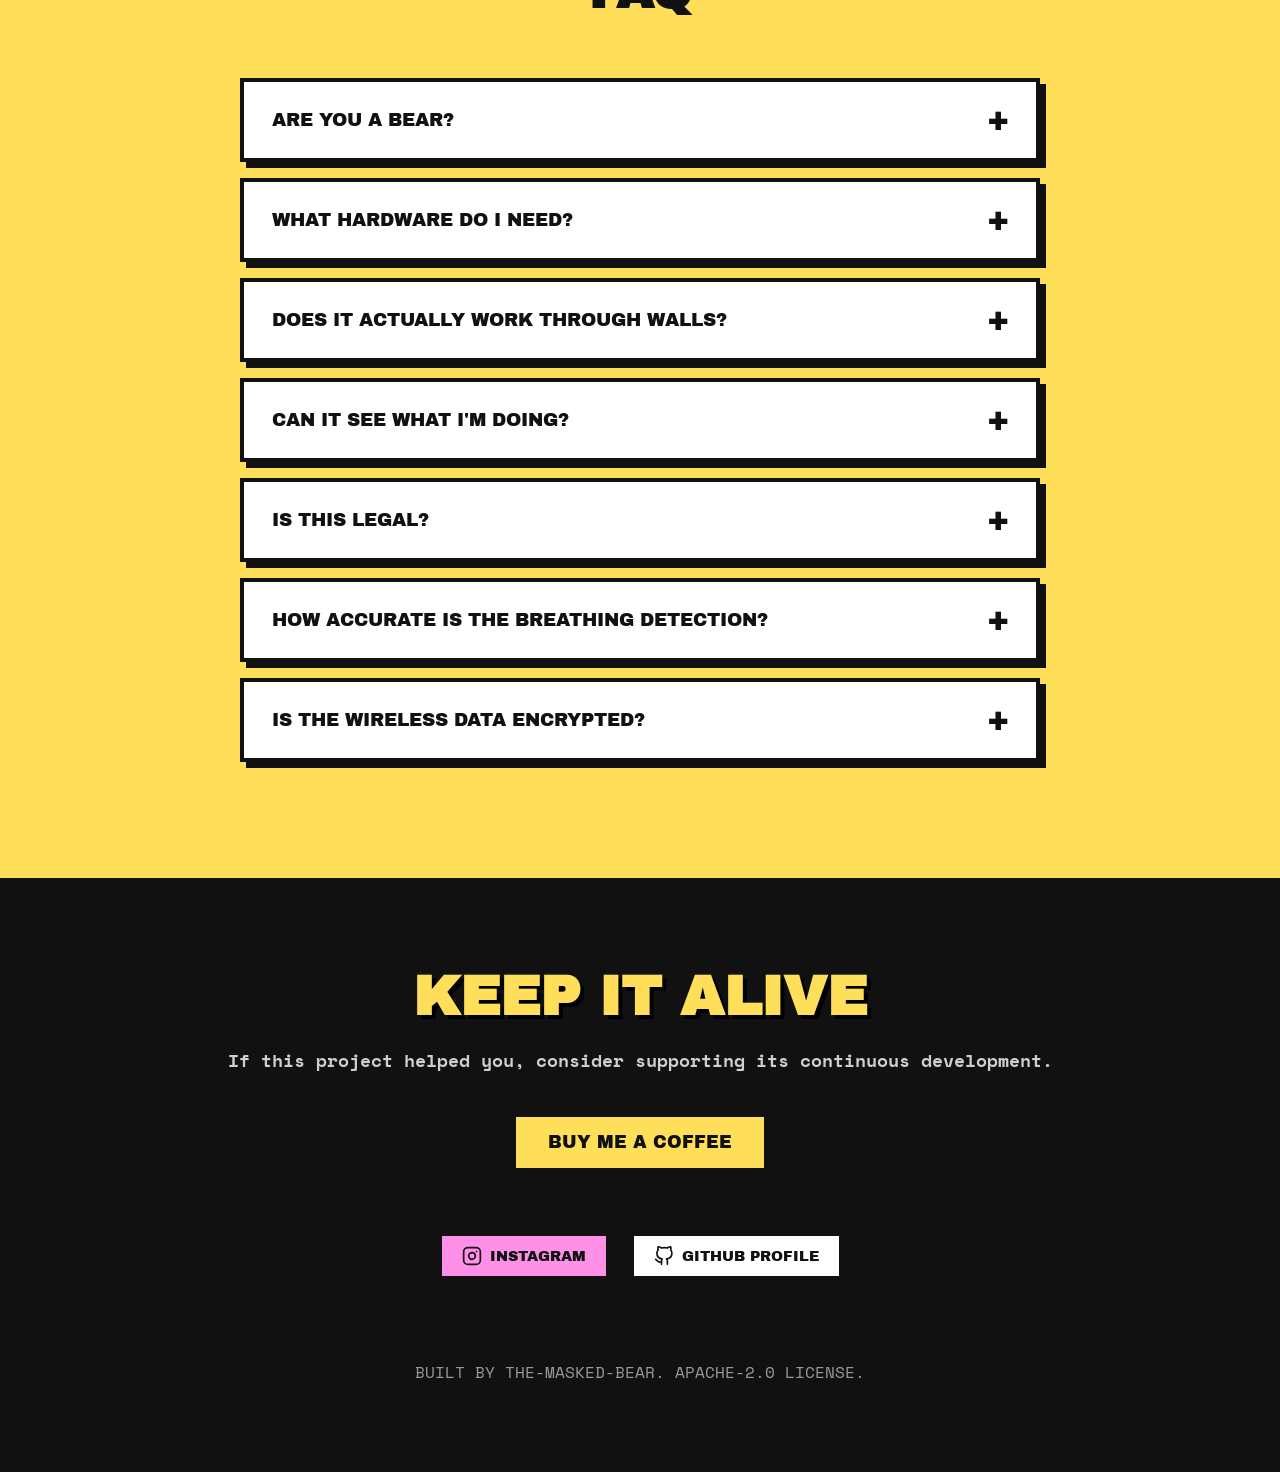
==== commit aad45273: "Fix dark mode architecture: split --black (ink on accents) vs --stroke (theme borders), fix logo/tit" ====
--- a/website/index.html
+++ b/website/index.html
@@ -3,7 +3,7 @@
 <head>
     <meta charset="UTF-8">
     <meta name="viewport" content="width=device-width, initial-scale=1.0">
-    <title>WIFI SENSE | NEO-BRUTALISM</title>
+    <title>WIFI_SENSE by The-Masked-Bear</title>
 
     <!-- Favicon -->
     <link rel="icon" type="image/svg+xml" href="data:image/svg+xml,%3Csvg xmlns='http://www.w3.org/2000/svg' viewBox='0 0 100 100'%3E%3Crect width='100' height='100' fill='%23FFDE59' rx='12'/%3E%3Ctext x='50' y='72' font-family='Arial Black' font-size='60' font-weight='900' text-anchor='middle' fill='%23111'%3EW%3C/text%3E%3C/svg%3E">
@@ -40,7 +40,7 @@
     <canvas id="trail-canvas"></canvas>
 
     <nav class="brutal-nav">
-        <div class="logo">WIFI_SENSE <span style="font-size: 0.9rem; color: #888; font-family: 'Space Mono', monospace; text-transform: none; margin-left: 10px; font-weight: bold;">by The-Masked-Bear</span></div>
+        <div class="logo">WIFI_SENSE <span class="logo-by">by The-Masked-Bear</span></div>
         <div class="nav-links">
             <a href="https://github.com/The-Masked-Bear/wifisense-pi" target="_blank" class="brutal-link">GITHUB</a>
             <button id="dark-toggle" class="dark-toggle" aria-label="Toggle dark mode">
--- a/website/style.css
+++ b/website/style.css
@@ -1,5 +1,11 @@
+/* =========================================================
+   TOKENS
+   --black  : ALWAYS #111. Ink/stroke on BRIGHT accent surfaces
+              (yellow/pink/mint/blue). Never flips -> never inverts.
+   --stroke : Structural outline on THEME surfaces (cards, nav,
+              sections). Flips light in dark mode to stay visible.
+   ========================================================= */
 :root {
-    --bg: #F4F4F0;
     --black: #111111;
     --white: #FFFFFF;
     --yellow: #FFDE59;
@@ -7,38 +13,29 @@
     --blue: #8CFFFB;
     --mint: #B2FF9E;
     --red: #FF5A5F;
+
+    --bg: #F4F4F0;
+    --surface: #FFFFFF;
+    --stroke: #111111;
+    --shadow: #111111;
+    --text-primary: #111111;
+    --text-secondary: #555555;
     --grid-color: rgba(0, 0, 0, 0.06);
-    --text-primary: #111111;
-    --text-secondary: #555;
-    --card-bg: #FFFFFF;
-    --shadow: #111111;
 }
 
 body.dark-mode {
-    --bg: #0a0a0a;
-    --black: #e0e0e0;
-    --white: #1a1a1a;
-    --grid-color: rgba(255, 255, 255, 0.04);
-    --text-primary: #e0e0e0;
-    --text-secondary: #999;
-    --card-bg: #1a1a1a;
+    --bg: #0d0d0d;
+    --surface: #1b1b1b;
+    --stroke: #f0f0f0;
     --shadow: #000000;
-}
-body.dark-mode .color-black { background: #e0e0e0; color: #111; }
-body.dark-mode .brutal-nav { background: #0a0a0a; }
-body.dark-mode .term-body { background: #111; }
-body.dark-mode h1, body.dark-mode h2, body.dark-mode h3 { color: var(--text-primary); }
-
-* {
-    margin: 0;
-    padding: 0;
-    box-sizing: border-box;
-}
-
-::selection {
-    background: var(--pink);
-    color: var(--black);
-}
+    --text-primary: #f2f2f2;
+    --text-secondary: #b0b0b0;
+    --grid-color: rgba(255, 255, 255, 0.05);
+}
+
+* { margin: 0; padding: 0; box-sizing: border-box; }
+
+::selection { background: var(--pink); color: var(--black); }
 
 body {
     font-family: 'Space Mono', monospace;
@@ -50,15 +47,16 @@
         linear-gradient(var(--grid-color) 1px, transparent 1px),
         linear-gradient(90deg, var(--grid-color) 1px, transparent 1px);
     background-size: 20px 20px;
-    transition: background-color 0.4s ease, color 0.4s ease;
-}
+    transition: background-color 0.4s ease, color 0.4s ease, background-size 0.5s ease;
+}
+body:hover { background-size: 22px 22px; }
 
 h1, h2, h3, .logo, .badge, .brutal-marquee, .giant-text-block {
     font-family: 'Archivo Black', sans-serif;
     text-transform: uppercase;
 }
 
-/* ====== PAGE LOADER ====== */
+/* ====== PAGE LOADER (yellow: always dark ink) ====== */
 #page-loader {
     position: fixed;
     inset: 0;
@@ -70,10 +68,7 @@
     justify-content: center;
     transition: transform 0.6s cubic-bezier(0.77, 0, 0.175, 1);
 }
-#page-loader.loaded {
-    transform: translateY(-100%);
-    pointer-events: none;
-}
+#page-loader.loaded { transform: translateY(-100%); pointer-events: none; }
 .loader-text {
     font-family: 'Archivo Black', sans-serif;
     font-size: clamp(3rem, 10vw, 8rem);
@@ -82,81 +77,54 @@
     letter-spacing: 8px;
 }
 .loader-bar {
-    width: 300px;
-    height: 10px;
+    width: 300px; height: 10px;
     border: 3px solid var(--black);
-    margin-top: 30px;
-    overflow: hidden;
+    margin-top: 30px; overflow: hidden;
 }
 .loader-fill {
-    height: 100%;
-    width: 0%;
+    height: 100%; width: 0%;
     background: var(--black);
     animation: loader-progress 1.2s cubic-bezier(0.25, 1, 0.5, 1) forwards;
 }
-@keyframes loader-progress {
-    to { width: 100%; }
-}
+@keyframes loader-progress { to { width: 100%; } }
 
 /* ====== CUSTOM CURSOR ====== */
 .cursor {
-    width: 10px;
-    height: 10px;
+    width: 10px; height: 10px;
     background: var(--red);
     border-radius: 50%;
-    position: fixed;
-    pointer-events: none;
+    position: fixed; pointer-events: none;
     z-index: 99998;
     transition: transform 0.1s ease;
     mix-blend-mode: difference;
 }
 .cursor-ring {
-    width: 40px;
-    height: 40px;
+    width: 40px; height: 40px;
     border: 3px solid var(--red);
     border-radius: 50%;
-    position: fixed;
-    pointer-events: none;
+    position: fixed; pointer-events: none;
     z-index: 99997;
-    transition: width 0.3s ease, height 0.3s ease, border-color 0.3s ease, transform 0.15s ease;
+    transition: width 0.3s ease, height 0.3s ease, border-color 0.3s ease;
     mix-blend-mode: difference;
 }
-.cursor-ring.hover {
-    width: 60px;
-    height: 60px;
-    border-color: var(--yellow);
-    border-width: 4px;
-}
-
-/* ====== MOUSE TRAIL ====== */
-#trail-canvas {
-    position: fixed;
-    inset: 0;
-    z-index: 99996;
-    pointer-events: none;
-}
-
-/* ====== CUSTOM SCROLLBAR ====== */
+.cursor-ring.hover { width: 60px; height: 60px; border-color: var(--yellow); border-width: 4px; }
+
+#trail-canvas { position: fixed; inset: 0; z-index: 99996; pointer-events: none; }
+
+/* ====== SCROLLBAR ====== */
 ::-webkit-scrollbar { width: 14px; }
-::-webkit-scrollbar-track { background: var(--bg); border-left: 3px solid var(--black); }
-::-webkit-scrollbar-thumb {
-    background: var(--yellow);
-    border: 3px solid var(--black);
-}
+::-webkit-scrollbar-track { background: var(--bg); border-left: 3px solid var(--stroke); }
+::-webkit-scrollbar-thumb { background: var(--yellow); border: 3px solid var(--black); }
 ::-webkit-scrollbar-thumb:hover { background: var(--pink); }
 
-/* ====== NAVBAR ====== */
+/* ====== NAVBAR (theme surface -> --stroke) ====== */
 .brutal-nav {
-    display: flex;
-    justify-content: space-between;
-    align-items: center;
+    display: flex; justify-content: space-between; align-items: center;
     padding: 20px 5%;
-    border-bottom: 5px solid var(--black);
+    border-bottom: 5px solid var(--stroke);
     background: var(--bg);
-    position: sticky;
-    top: 0;
-    z-index: 1000;
-    transition: box-shadow 0.3s ease, background-color 0.4s ease;
+    position: sticky; top: 0; z-index: 1000;
+    transition: box-shadow 0.3s ease, background-color 0.4s ease, border-color 0.4s ease;
 }
 .brutal-nav:hover { box-shadow: 0 8px 0px var(--shadow); }
 
@@ -165,11 +133,7 @@
     color: var(--text-primary);
     transition: letter-spacing 0.3s cubic-bezier(0.175, 0.885, 0.32, 1.275);
 }
-.logo:hover {
-    letter-spacing: 4px;
-    animation: glitch 0.3s steps(5) forwards;
-}
-
+.logo:hover { letter-spacing: 4px; animation: glitch 0.3s steps(5) forwards; }
 @keyframes glitch {
     0%  { text-shadow: 2px 0 var(--pink), -2px 0 var(--blue); }
     20% { text-shadow: -3px 0 var(--blue), 3px 0 var(--pink); }
@@ -178,75 +142,75 @@
     80% { text-shadow: 2px 0 var(--red), -2px 0 var(--yellow); }
     100% { text-shadow: 0 0 transparent, 0 0 transparent; }
 }
+.logo-by {
+    font-size: 0.9rem;
+    color: var(--text-secondary);
+    font-family: 'Space Mono', monospace;
+    text-transform: none;
+    margin-left: 10px;
+    font-weight: bold;
+}
 
 .nav-links { display: flex; gap: 20px; align-items: center; }
 
 .brutal-link {
     color: var(--text-primary);
-    text-decoration: none;
-    font-weight: bold;
+    text-decoration: none; font-weight: bold;
     position: relative;
-    border-bottom: 3px solid transparent;
 }
 .brutal-link::after {
-    content: '';
-    position: absolute;
-    bottom: -4px;
-    left: 0;
-    width: 0%;
-    height: 4px;
-    background: var(--pink);
+    content: ''; position: absolute; bottom: -4px; left: 0;
+    width: 0%; height: 4px; background: var(--pink);
     transition: width 0.3s cubic-bezier(0.25, 1, 0.5, 1);
 }
 .brutal-link:hover::after { width: 100%; }
-.brutal-link:hover { border-bottom-color: transparent; }
-
-/* Dark Mode Toggle */
+
+/* Dark toggle sits on theme surface */
 .dark-toggle {
-    background: var(--white);
-    border: 3px solid var(--black);
+    background: var(--surface);
+    border: 3px solid var(--stroke);
     box-shadow: 4px 4px 0px var(--shadow);
     padding: 8px 14px;
-    font-size: 1.2rem;
     cursor: none;
-    transition: transform 0.1s, box-shadow 0.1s;
+    transition: transform 0.1s, box-shadow 0.1s, background-color 0.4s ease, border-color 0.4s ease;
     line-height: 1;
 }
-.dark-toggle:hover {
-    transform: translate(4px, 4px);
-    box-shadow: 0px 0px 0px var(--shadow);
-}
-
-/* Marquee */
+.dark-toggle:hover { transform: translate(4px, 4px); box-shadow: 0px 0px 0px var(--shadow); }
+.toggle-icon { display: flex; align-items: center; justify-content: center; }
+.toggle-icon svg {
+    width: 20px; height: 20px;
+    stroke: var(--text-primary);
+    fill: none; stroke-width: 2.5;
+    stroke-linecap: round; stroke-linejoin: round;
+}
+
+/* ====== MARQUEE (mint: always dark ink) ====== */
 .brutal-marquee {
     border-bottom: 8px solid var(--black);
     padding: 15px 0;
-    overflow: hidden;
-    white-space: nowrap;
-    display: flex;
-    font-size: 1.5rem;
+    overflow: hidden; white-space: nowrap;
+    display: flex; font-size: 1.5rem;
     color: var(--black);
 }
-.marquee-content {
-    display: flex;
-    animation: marquee 20s linear infinite;
-}
+.marquee-content { display: flex; animation: marquee 20s linear infinite; }
 .marquee-content span { padding: 0 10px; }
 .separator { color: var(--red); display: inline-block; }
 @keyframes marquee { to { transform: translateX(-50%); } }
-
 .brutal-marquee:hover .marquee-content { animation-play-state: paused; }
 .brutal-marquee:hover .separator { animation: star-spin 1s linear infinite; }
 @keyframes star-spin { to { transform: rotate(360deg); } }
 
-/* Section Blocks */
+/* ====== SECTION DIVIDERS ====== */
 .section-block {
-    border-bottom: 8px solid var(--black);
+    border-bottom: 8px solid var(--stroke);
     width: 100%;
-    transition: background-color 0.4s ease;
-}
-
-/* Buttons */
+    transition: background-color 0.4s ease, border-color 0.4s ease;
+}
+/* Bright sections keep a dark divider in both themes */
+.brutal-stats, .brutal-faq { border-bottom-color: var(--black); }
+
+/* ====== BUTTONS ====== */
+/* Accent-background buttons are self-contained bright blocks -> always dark ink */
 .brutal-btn {
     border: 4px solid var(--black);
     box-shadow: 8px 8px 0px var(--shadow);
@@ -255,9 +219,7 @@
     font-size: 1.1rem;
     text-decoration: none;
     color: var(--black);
-    display: inline-flex;
-    align-items: center;
-    justify-content: center;
+    display: inline-flex; align-items: center; justify-content: center;
     transition: transform 0.1s, box-shadow 0.1s;
     cursor: none;
 }
@@ -269,57 +231,60 @@
 .color-pink { background: var(--pink); }
 .color-blue { background: var(--blue); }
 .color-mint { background: var(--mint); }
-.color-white { background: var(--card-bg); }
-.color-black { background: var(--black); color: var(--white); }
-
-/* Hero */
+/* Neutral-surface variant follows the theme */
+.color-white { background: var(--surface); }
+.brutal-btn.color-white { color: var(--text-primary); border-color: var(--stroke); }
+/* Footer block: dark in both themes, light text */
+.color-black { background: var(--black); color: #f2f2f2; }
+
+/* ====== HERO ====== */
 .brutal-hero {
-    display: flex;
-    flex-direction: column;
-    justify-content: center;
-    align-items: center;
-    text-align: center;
-    padding: 100px 5% 100px;
+    display: flex; flex-direction: column;
+    justify-content: center; align-items: center;
+    text-align: center; padding: 100px 5%;
 }
 .hero-content { max-width: 1200px; margin: 0 auto; display: flex; flex-direction: column; align-items: center; }
 
 .brutal-sticker {
-    background: var(--card-bg);
-    border: 4px solid var(--black);
-    padding: 10px 20px;
-    font-size: 1rem;
+    background: var(--surface);
+    border: 4px solid var(--stroke);
+    padding: 10px 20px; font-size: 1rem;
     margin-bottom: 40px;
     box-shadow: 6px 6px 0px var(--shadow);
     transform: rotate(-4deg);
     display: inline-block;
     color: var(--text-primary);
-    transition: transform 0.3s cubic-bezier(0.175, 0.885, 0.32, 1.275), box-shadow 0.3s ease;
+    transition: transform 0.3s cubic-bezier(0.175, 0.885, 0.32, 1.275), box-shadow 0.3s ease, background-color 0.4s ease, border-color 0.4s ease;
 }
 .brutal-sticker:hover { transform: rotate(4deg) scale(1.12); box-shadow: 10px 10px 0px var(--pink); }
 
 h1 {
     font-size: clamp(3rem, 8vw, 6.5rem);
-    line-height: 1;
-    margin-bottom: 30px;
+    line-height: 1; margin-bottom: 30px;
     color: var(--text-primary);
     -webkit-text-stroke: 3px var(--text-primary);
     text-shadow: 4px 4px 0px var(--pink);
-    transition: text-shadow 0.3s ease;
+    transition: text-shadow 0.3s ease, color 0.4s ease;
 }
 h1:hover { text-shadow: 6px 6px 0px var(--pink), -6px -6px 0px var(--blue); }
 
 .brutal-hero p {
-    font-size: 1.3rem;
-    line-height: 1.6;
-    max-width: 700px;
-    margin-bottom: 50px;
+    font-size: 1.3rem; line-height: 1.6;
+    max-width: 700px; margin-bottom: 50px;
     color: var(--text-secondary);
-    transition: background 0.3s ease, padding 0.3s ease;
-}
-.brutal-hero p:hover { background: var(--yellow); padding: 8px 16px; border: 3px solid var(--black); }
+    transition: background 0.3s ease, padding 0.3s ease, color 0.3s ease;
+}
+/* On hover it becomes a yellow block -> dark ink */
+.brutal-hero p:hover {
+    background: var(--yellow);
+    color: var(--black);
+    padding: 8px 16px;
+    border: 3px solid var(--black);
+}
 
 .cta-group { display: flex; gap: 20px; margin-bottom: 80px; flex-wrap: wrap; justify-content: center; }
 
+/* Mint block: always dark ink */
 .giant-text-block {
     font-size: clamp(2rem, 5vw, 3.5rem);
     background: var(--mint);
@@ -327,11 +292,10 @@
     box-shadow: 12px 12px 0px var(--shadow);
     padding: 40px 60px;
     transform: rotate(-2deg);
-    color: var(--text-primary);
+    color: var(--black);
     transition: transform 0.3s cubic-bezier(0.175, 0.885, 0.32, 1.275), box-shadow 0.3s ease;
 }
 .giant-text-block:hover { transform: rotate(0deg) translate(-5px, -5px) scale(1.02); box-shadow: 20px 20px 0px var(--shadow); }
-
 .hover-shake:hover { animation: shake 0.5s cubic-bezier(.36,.07,.19,.97) both; }
 @keyframes shake {
     10%, 90% { transform: translate(-1px, 0) rotate(-2deg); }
@@ -340,70 +304,41 @@
     40%, 60% { transform: translate(4px, 0) rotate(-2deg); }
 }
 
-/* ====== STATS COUNTER ====== */
+/* ====== STATS (pink: always dark ink) ====== */
 .brutal-stats { padding: 80px 5%; }
-.stats-grid {
-    display: grid;
-    grid-template-columns: repeat(4, 1fr);
-    gap: 0;
-    max-width: 1200px;
-    margin: 0 auto;
-}
+.stats-grid { display: grid; grid-template-columns: repeat(4, 1fr); max-width: 1200px; margin: 0 auto; }
 .stat-item {
-    text-align: center;
-    padding: 40px 20px;
+    text-align: center; padding: 40px 20px;
     border-right: 5px solid var(--black);
     transition: background 0.3s ease, transform 0.3s cubic-bezier(0.175, 0.885, 0.32, 1.275);
 }
 .stat-item:last-child { border-right: none; }
 .stat-item:hover { background: rgba(0,0,0,0.08); transform: scale(1.05); }
-
 .stat-number {
     font-family: 'Archivo Black', sans-serif;
     font-size: clamp(3rem, 8vw, 5rem);
-    display: block;
-    color: var(--text-primary);
-}
-.stat-unit {
-    font-family: 'Archivo Black', sans-serif;
-    font-size: 1.5rem;
-    color: var(--text-primary);
-    margin-left: 4px;
-}
-.stat-label {
-    display: block;
-    font-size: 0.9rem;
-    margin-top: 10px;
-    font-weight: bold;
-    letter-spacing: 2px;
-    color: var(--text-secondary);
-}
+    display: block; color: var(--black);
+}
+.stat-unit { font-family: 'Archivo Black', sans-serif; font-size: 1.5rem; color: var(--black); margin-left: 4px; }
+.stat-label { display: block; font-size: 0.9rem; margin-top: 10px; font-weight: bold; letter-spacing: 2px; color: #3a3a3a; }
 @media (max-width: 700px) {
     .stats-grid { grid-template-columns: repeat(2, 1fr); }
     .stat-item { border-bottom: 5px solid var(--black); }
     .stat-item:nth-child(2) { border-right: none; }
 }
 
-/* Grid Section */
+/* ====== GRID (theme surface) ====== */
 .brutal-grid-section { padding: 100px 5%; }
 .brutal-grid-section h2 {
-    text-align: center;
-    font-size: 2.5rem;
-    margin-bottom: 60px;
-    color: var(--text-primary);
-    position: relative;
-    display: inline-block;
-    width: 100%;
-    transition: transform 0.2s cubic-bezier(0.175, 0.885, 0.32, 1.275);
+    text-align: center; font-size: 2.5rem; margin-bottom: 60px;
+    color: var(--text-primary);
+    position: relative; display: inline-block; width: 100%;
+    transition: transform 0.2s cubic-bezier(0.175, 0.885, 0.32, 1.275), color 0.4s ease;
 }
 .brutal-grid-section h2::after {
-    content: '';
-    position: absolute;
-    bottom: -6px;
-    left: 50%;
+    content: ''; position: absolute; bottom: -6px; left: 50%;
     transform: translateX(-50%);
-    width: 0%;
-    height: 8px;
+    width: 0%; height: 8px;
     background: var(--yellow);
     border: 2px solid var(--black);
     transition: width 0.4s cubic-bezier(0.25, 1, 0.5, 1);
@@ -411,35 +346,28 @@
 .brutal-grid-section h2:hover::after { width: 50%; }
 .brutal-grid-section h2:hover { transform: scale(1.03); }
 
-.brutal-grid {
-    display: grid;
-    grid-template-columns: repeat(3, 1fr);
-    gap: 30px;
-    max-width: 1200px;
-    margin: 0 auto;
-}
+.brutal-grid { display: grid; grid-template-columns: repeat(3, 1fr); gap: 30px; max-width: 1200px; margin: 0 auto; }
 
 .brutal-card {
-    background: var(--card-bg);
-    border: 4px solid var(--black);
+    background: var(--surface);
+    border: 4px solid var(--stroke);
     box-shadow: 10px 10px 0px var(--shadow);
     padding: 40px;
-    transition: transform 0.3s cubic-bezier(0.175, 0.885, 0.32, 1.275), box-shadow 0.3s cubic-bezier(0.175, 0.885, 0.32, 1.275);
+    transition: transform 0.3s cubic-bezier(0.175, 0.885, 0.32, 1.275), box-shadow 0.3s cubic-bezier(0.175, 0.885, 0.32, 1.275), background-color 0.4s ease, border-color 0.4s ease;
 }
 .brutal-card:hover { transform: translate(-6px, -6px) rotate(-1deg); box-shadow: 18px 18px 0px var(--shadow); z-index: 10; }
 .brutal-card:hover .brutal-svg { animation: svg-pop 0.5s cubic-bezier(0.175, 0.885, 0.32, 1.275) forwards; }
-.brutal-card:hover h3 { color: var(--red); text-shadow: 2px 2px 0px var(--shadow); }
+.brutal-card:hover h3 { color: var(--red); }
 .brutal-card:hover p { font-weight: 700; }
 
 .brutal-card h3 {
-    font-size: 1.3rem;
-    margin-bottom: 10px;
+    font-size: 1.3rem; margin-bottom: 10px;
     color: var(--text-primary);
     border-bottom: 3px solid var(--yellow);
     padding-bottom: 10px;
-    transition: color 0.2s, text-shadow 0.2s;
-}
-.brutal-card p { color: var(--text-secondary); line-height: 1.5; transition: font-weight 0.3s ease; }
+    transition: color 0.2s;
+}
+.brutal-card p { color: var(--text-secondary); line-height: 1.5; transition: font-weight 0.3s ease, color 0.4s ease; }
 .span-2 { grid-column: span 2; }
 @media (max-width: 900px) { .brutal-grid { grid-template-columns: 1fr; } .span-2 { grid-column: span 1; } }
 
@@ -449,15 +377,13 @@
     100% { transform: scale(1.15) rotate(0deg); }
 }
 
-/* Brutalist SVGs */
 .brutal-svg {
     width: 50px; height: 50px;
     stroke: var(--text-primary); stroke-width: 3px;
     margin-bottom: 20px;
     filter: drop-shadow(4px 4px 0px var(--shadow));
-    background: var(--card-bg);
-    border-radius: 0;
-    border: 3px solid var(--black);
+    background: var(--surface);
+    border: 3px solid var(--stroke);
     padding: 8px;
 }
 .brutal-svg.color-blue { fill: var(--blue); }
@@ -465,170 +391,120 @@
 .brutal-svg.color-yellow { fill: var(--yellow); }
 .brutal-svg.color-pink { fill: var(--pink); }
 
-/* Terminal */
+/* ====== TERMINAL ====== */
 .brutal-terminal-section { padding: 100px 5%; }
 .brutal-terminal {
-    max-width: 800px;
-    margin: 0 auto;
-    border: 5px solid var(--black);
+    max-width: 800px; margin: 0 auto;
+    border: 5px solid var(--stroke);
     box-shadow: 15px 15px 0px var(--shadow);
-    transition: transform 0.3s cubic-bezier(0.175, 0.885, 0.32, 1.275), box-shadow 0.3s cubic-bezier(0.175, 0.885, 0.32, 1.275);
+    transition: transform 0.3s cubic-bezier(0.175, 0.885, 0.32, 1.275), box-shadow 0.3s cubic-bezier(0.175, 0.885, 0.32, 1.275), border-color 0.4s ease;
 }
 .brutal-terminal:hover { transform: translate(-8px, -8px); box-shadow: 23px 23px 0px var(--shadow); }
 .brutal-terminal:hover .dot { animation: dot-bounce 0.5s infinite alternate cubic-bezier(0.25, 1, 0.5, 1); }
 .brutal-terminal:hover .dot:nth-child(2) { animation-delay: 0.15s; }
 .brutal-terminal:hover .dot:nth-child(3) { animation-delay: 0.3s; }
-
-@keyframes dot-bounce {
-    0% { transform: translateY(0); }
-    100% { transform: translateY(-6px); }
-}
-
-.term-header {
-    background: var(--black);
-    padding: 15px 20px;
-    display: flex;
-    align-items: center;
-    gap: 10px;
-}
+@keyframes dot-bounce { 0% { transform: translateY(0); } 100% { transform: translateY(-6px); } }
+
+/* Terminal chrome is always dark */
+.term-header { background: var(--black); padding: 15px 20px; display: flex; align-items: center; gap: 10px; }
 .dot { width: 18px; height: 18px; border-radius: 50%; border: 3px solid var(--black); }
 .bg-red { background: var(--red); }
 .bg-yellow { background: var(--yellow); }
 .bg-green { background: var(--mint); }
-.term-title { color: var(--white); font-weight: bold; margin-left: auto; font-size: 0.9rem; }
+.term-title { color: #f2f2f2; font-weight: bold; margin-left: auto; font-size: 0.9rem; }
 
 .term-body {
     background: var(--bg);
     padding: 30px;
     font-family: 'Space Mono', monospace;
-    font-size: 0.95rem;
-    line-height: 2.2;
-    color: var(--text-primary);
+    font-size: 0.95rem; line-height: 2.2;
+    color: var(--text-primary);
+    transition: background-color 0.4s ease, color 0.4s ease;
 }
 .term-body p {
     transition: background 0.15s ease, padding-left 0.15s ease, border-left 0.15s ease;
     border-left: 0px solid transparent;
 }
 .term-body p:hover { background: rgba(255, 222, 89, 0.15); padding-left: 16px; border-left: 4px solid var(--yellow); }
-
-.term-success { color: var(--mint); font-weight: bold; transition: text-shadow 0.3s ease; }
+.term-success { color: #2e9e4f; font-weight: bold; transition: text-shadow 0.3s ease; }
+body.dark-mode .term-success { color: var(--mint); }
 .term-success:hover { animation: success-pulse 0.8s ease infinite; }
 @keyframes success-pulse {
     0%, 100% { text-shadow: 0 0 8px rgba(178, 255, 158, 0.8); }
     50% { text-shadow: 0 0 20px rgba(178, 255, 158, 1), 0 0 40px rgba(178, 255, 158, 0.5); }
 }
 
-/* ====== FAQ ACCORDION ====== */
-.brutal-faq {
-    padding: 100px 5%;
-    background: var(--yellow);
-}
-.brutal-faq h2 {
-    text-align: center;
-    font-size: 3rem;
-    margin-bottom: 60px;
-    color: var(--black);
-}
+/* ====== FAQ (yellow section: cards stay light, ink stays dark) ====== */
+.brutal-faq { padding: 100px 5%; background: var(--yellow); }
+.brutal-faq h2 { text-align: center; font-size: 3rem; margin-bottom: 60px; color: var(--black); }
 .faq-list { max-width: 800px; margin: 0 auto; }
 .faq-item {
-    border: 4px solid #111;
+    border: 4px solid var(--black);
     margin-bottom: 16px;
-    background: var(--card-bg);
-    box-shadow: 6px 6px 0px #111;
+    background: #FFFFFF;
+    box-shadow: 6px 6px 0px var(--black);
     transition: transform 0.2s cubic-bezier(0.175, 0.885, 0.32, 1.275), box-shadow 0.2s ease;
 }
-.faq-item:hover { transform: translate(-3px, -3px); box-shadow: 9px 9px 0px #111; }
-
+.faq-item:hover { transform: translate(-3px, -3px); box-shadow: 9px 9px 0px var(--black); }
 .faq-question {
-    width: 100%;
-    padding: 22px 28px;
+    width: 100%; padding: 22px 28px;
     font-family: 'Archivo Black', sans-serif;
-    font-size: 1.15rem;
-    text-transform: uppercase;
-    background: transparent;
-    border: none;
-    display: flex;
-    justify-content: space-between;
-    align-items: center;
-    cursor: none;
-    color: #111;
-    text-align: left;
+    font-size: 1.15rem; text-transform: uppercase;
+    background: transparent; border: none;
+    display: flex; justify-content: space-between; align-items: center;
+    cursor: none; color: var(--black); text-align: left;
     transition: background 0.2s ease;
 }
 .faq-question:hover { background: rgba(0,0,0,0.04); }
-
-.faq-icon {
-    font-size: 2rem;
-    font-weight: 900;
-    transition: transform 0.3s cubic-bezier(0.175, 0.885, 0.32, 1.275);
-    line-height: 1;
-}
+.faq-icon { font-size: 2rem; font-weight: 900; transition: transform 0.3s cubic-bezier(0.175, 0.885, 0.32, 1.275); line-height: 1; }
 .faq-item.open .faq-icon { transform: rotate(45deg); }
-
 .faq-answer {
-    max-height: 0;
-    overflow: hidden;
+    max-height: 0; overflow: hidden;
     transition: max-height 0.4s cubic-bezier(0.25, 1, 0.5, 1), padding 0.4s ease;
     padding: 0 28px;
 }
-.faq-item.open .faq-answer {
-    max-height: 300px;
-    padding: 0 28px 24px;
-}
+.faq-item.open .faq-answer { max-height: 320px; padding: 0 28px 24px; }
 .faq-answer p {
-    font-size: 1.05rem;
-    line-height: 1.7;
-    color: #333;
-    border-top: 3px dashed #111;
+    font-size: 1.05rem; line-height: 1.7;
+    color: #333333;
+    border-top: 3px dashed var(--black);
     padding-top: 18px;
 }
 
-/* Footer */
+/* ====== FOOTER (always dark) ====== */
 .brutal-footer { padding: 80px 5%; text-align: center; }
 .footer-title {
     font-size: clamp(2rem, 5vw, 3.5rem);
     margin-bottom: 20px;
     color: var(--yellow);
-    text-shadow: 4px 4px 0px var(--shadow);
+    text-shadow: 4px 4px 0px #000000;
     transition: text-shadow 0.3s ease, letter-spacing 0.3s ease;
 }
 .footer-title:hover { text-shadow: 0 0 10px var(--yellow), 0 0 30px var(--yellow), 0 0 60px var(--yellow); letter-spacing: 6px; }
-
 .footer-desc {
-    font-size: 1.1rem;
-    font-weight: bold;
-    margin-bottom: 40px;
-    color: var(--text-secondary);
+    font-size: 1.1rem; font-weight: bold; margin-bottom: 40px;
+    color: #cfcfcf;
     transition: transform 0.3s cubic-bezier(0.175, 0.885, 0.32, 1.275);
 }
 .footer-desc:hover { transform: scale(1.05); }
-
 .brutal-footer .brutal-btn svg { transition: transform 0.4s cubic-bezier(0.175, 0.885, 0.32, 1.275); }
 .brutal-footer .brutal-btn:hover svg { transform: rotate(360deg) scale(1.3); }
-
 .copyright {
     margin-top: 80px !important;
     font-size: 1rem !important;
-    color: var(--text-secondary);
+    color: #9a9a9a;
     transition: letter-spacing 0.5s ease, opacity 0.3s ease;
 }
-.copyright:hover { letter-spacing: 8px; opacity: 0.5; }
-
-/* Reveal Animations */
-.reveal {
-    opacity: 0;
-    transform: translate(20px, 20px);
-    transition: all 0.4s cubic-bezier(0.25, 1, 0.5, 1);
-}
-.reveal.active {
-    opacity: 1;
-    transform: translate(0, 0);
-}
+.copyright:hover { letter-spacing: 8px; opacity: 0.6; }
+
+/* ====== REVEAL ====== */
+.reveal { opacity: 0; transform: translate(20px, 20px); transition: all 0.4s cubic-bezier(0.25, 1, 0.5, 1); }
+.reveal.active { opacity: 1; transform: translate(0, 0); }
 .delay-1 { transition-delay: 0.1s; }
 .delay-2 { transition-delay: 0.2s; }
 .delay-3 { transition-delay: 0.3s; }
 
-/* Nav Sponsor Wiggle */
+/* Nav sponsor wiggle */
 .nav-links .btn-small:hover { animation: wiggle 0.4s ease; }
 @keyframes wiggle {
     0% { transform: translate(4px, 4px) rotate(0deg); }
@@ -638,63 +514,15 @@
     100% { transform: translate(4px, 4px) rotate(0deg); }
 }
 
-/* Mobile */
+/* ====== RESPONSIVE ====== */
 @media (max-width: 600px) {
     .brutal-nav { flex-direction: column; gap: 15px; }
-    .stats-grid { grid-template-columns: 1fr 1fr; }
     .cta-group { flex-direction: column; align-items: center; }
     body { cursor: auto; }
     .cursor, .cursor-ring, #trail-canvas { display: none; }
 }
-
-/* Touch devices: disable custom cursor */
 @media (hover: none) {
     body { cursor: auto; }
     .cursor, .cursor-ring, #trail-canvas { display: none; }
     .brutal-btn, .faq-question, .dark-toggle { cursor: pointer; }
 }
-
-/* ====== DARK MODE CONTRAST FIXES ====== */
-/* Bright accent backgrounds keep dark text even in dark mode */
-body.dark-mode .color-yellow,
-body.dark-mode .color-pink,
-body.dark-mode .color-blue,
-body.dark-mode .color-mint,
-body.dark-mode .brutal-marquee,
-body.dark-mode .giant-text-block,
-body.dark-mode .brutal-stats,
-body.dark-mode .brutal-faq,
-body.dark-mode .brutal-faq h2 {
-    color: #111111 !important;
-}
-body.dark-mode .brutal-marquee .separator { color: var(--red) !important; }
-body.dark-mode .brutal-stats .stat-number,
-body.dark-mode .brutal-stats .stat-unit { color: #111111 !important; }
-body.dark-mode .brutal-stats .stat-label { color: #333333 !important; }
-body.dark-mode .brutal-stats .stat-item { border-right-color: #111111; }
-body.dark-mode .footer-title { color: var(--yellow) !important; }
-
-/* Accent-background buttons: force dark text + dark border */
-body.dark-mode .brutal-btn.color-yellow,
-body.dark-mode .brutal-btn.color-pink,
-body.dark-mode .brutal-btn.color-mint,
-body.dark-mode .brutal-btn.color-blue {
-    color: #111111 !important;
-    border-color: #111111;
-}
-
-/* Dark-mode toggle icon sizing (inline SVG) */
-.toggle-icon {
-    display: flex;
-    align-items: center;
-    justify-content: center;
-}
-.toggle-icon svg {
-    width: 20px;
-    height: 20px;
-    stroke: var(--text-primary);
-    fill: none;
-    stroke-width: 2.5;
-    stroke-linecap: round;
-    stroke-linejoin: round;
-}
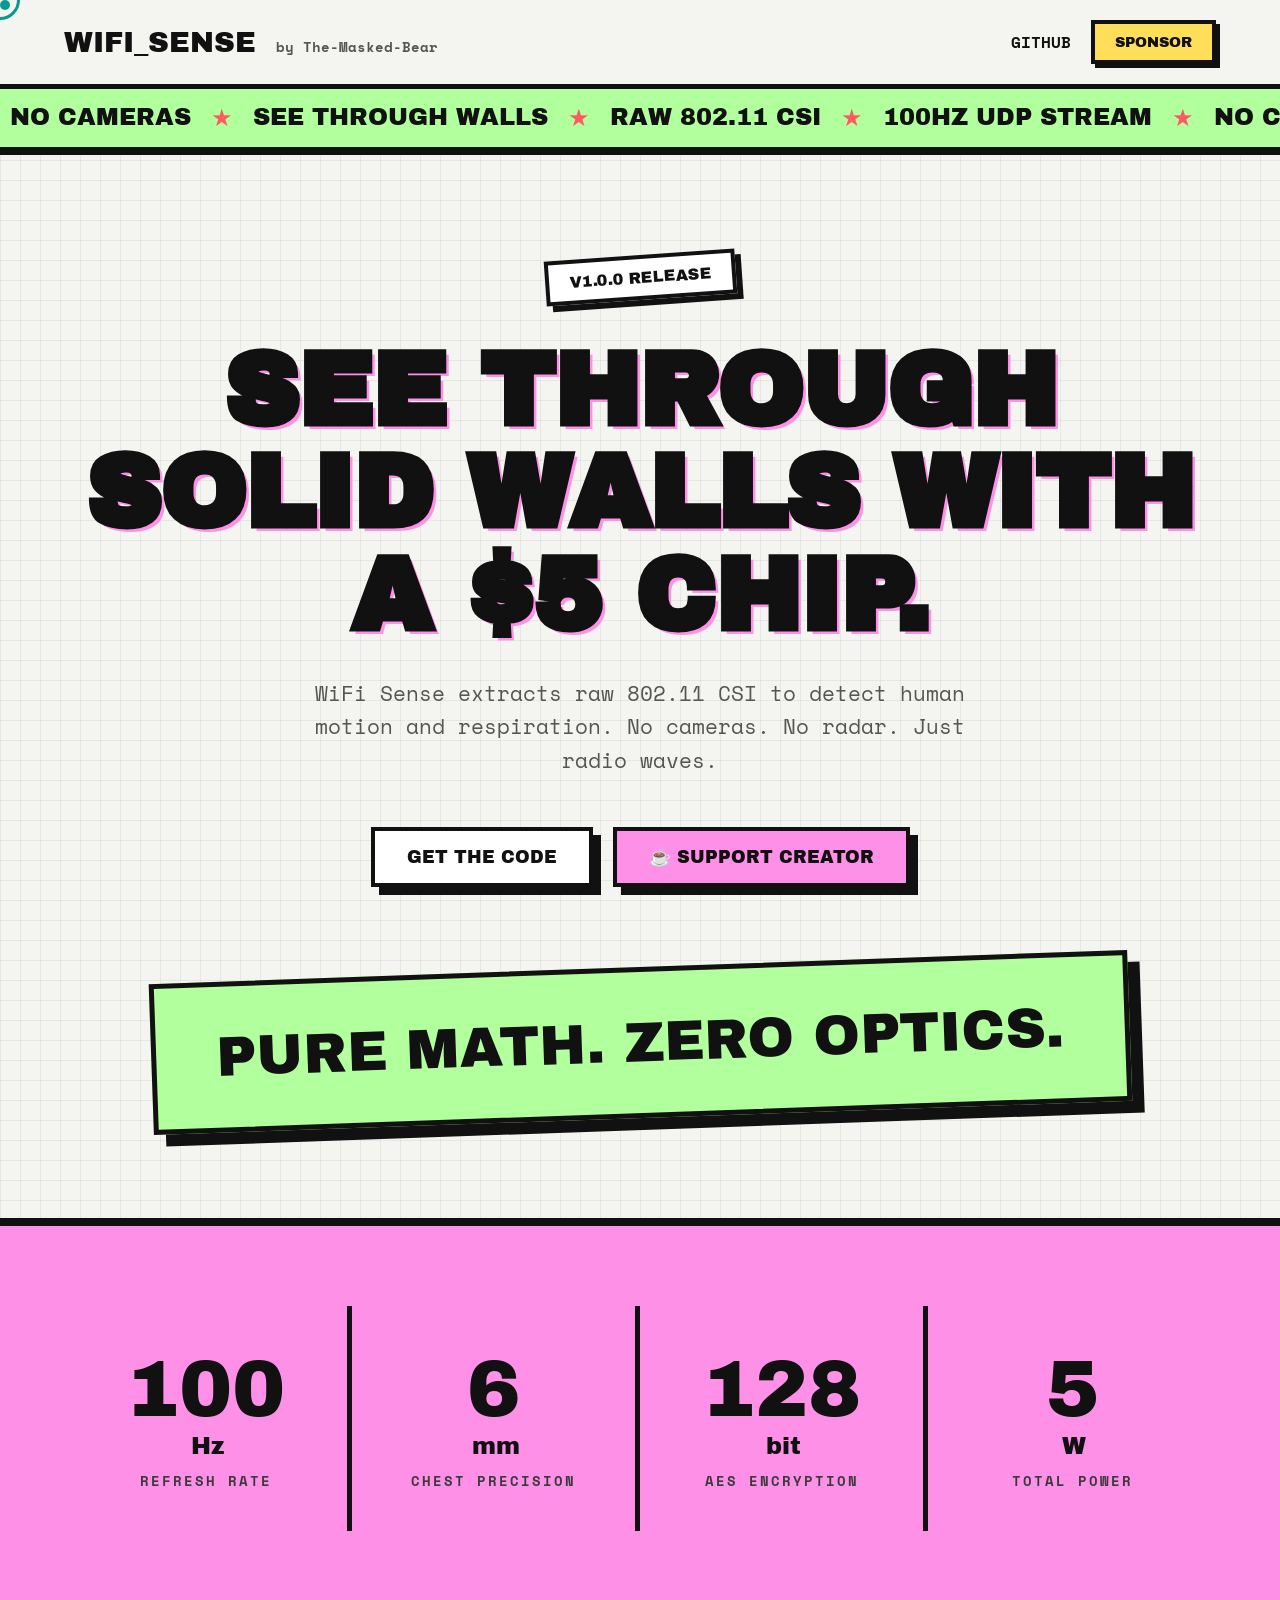
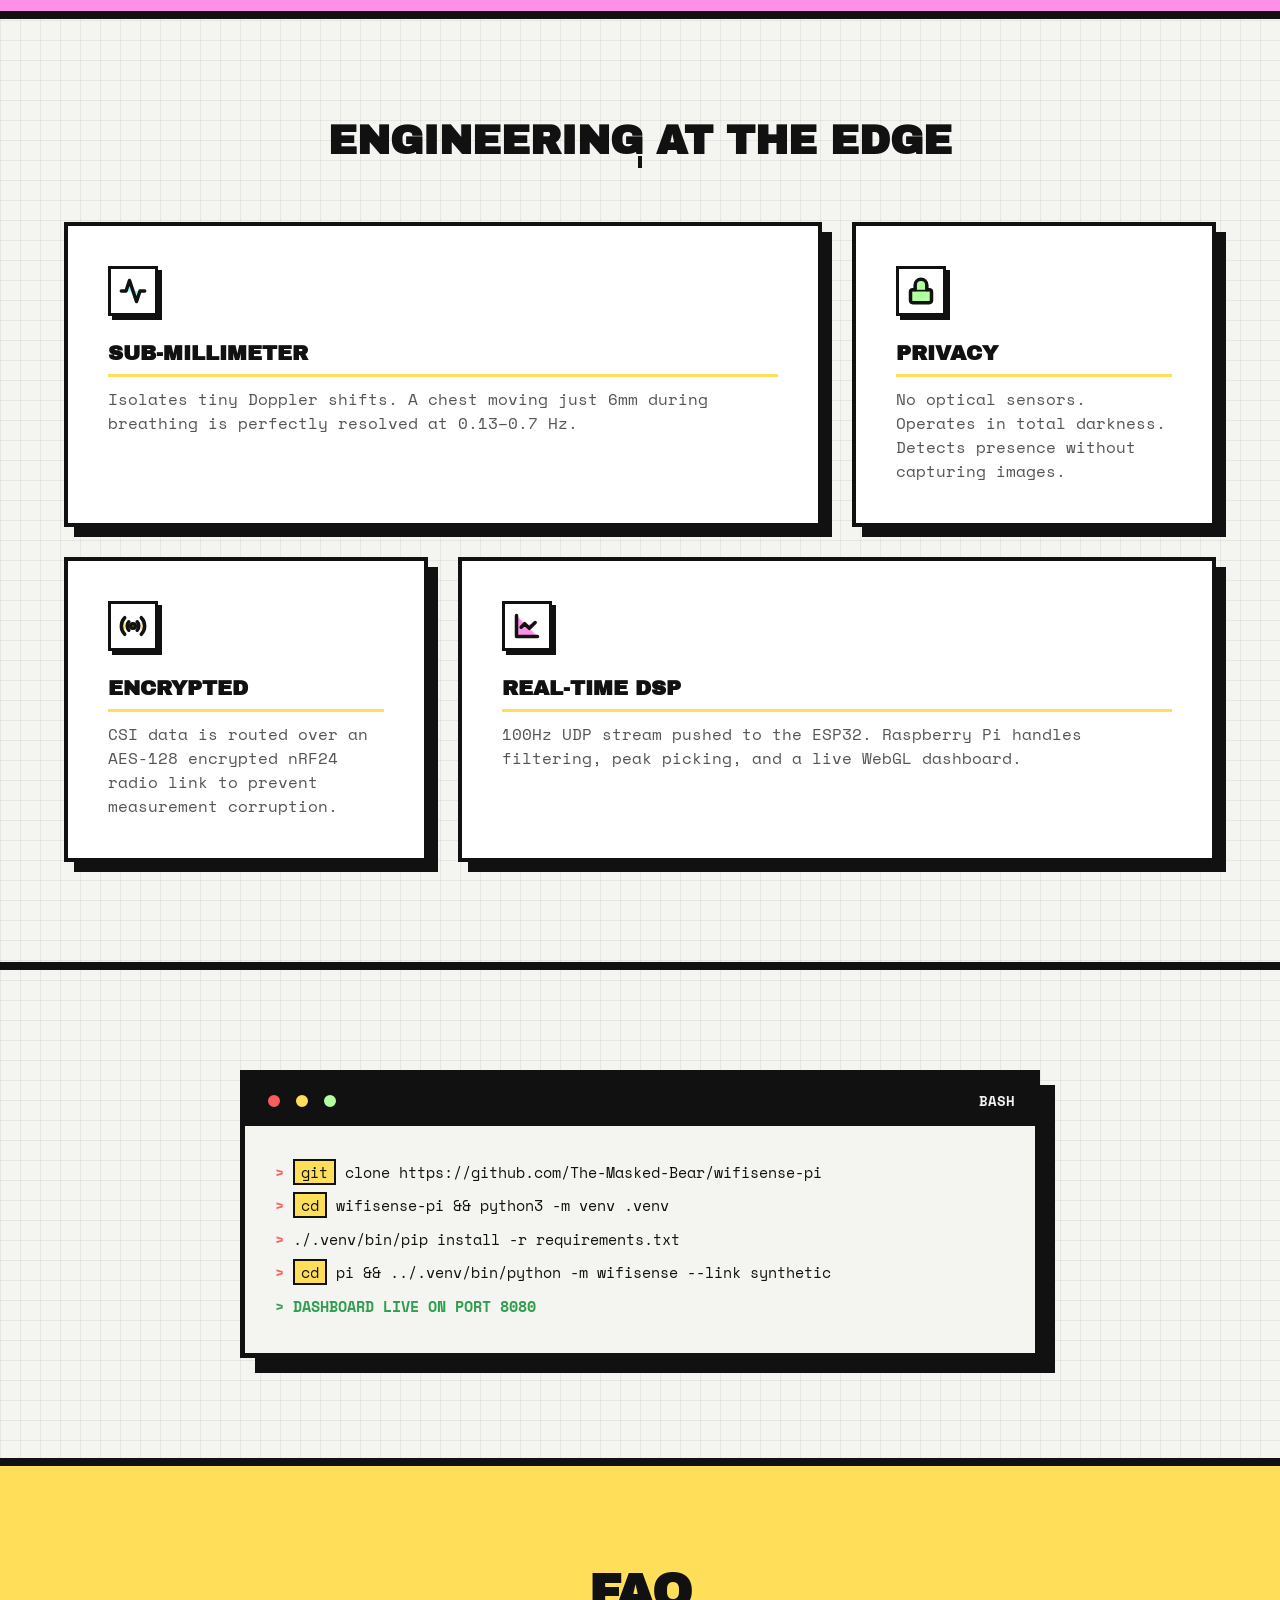
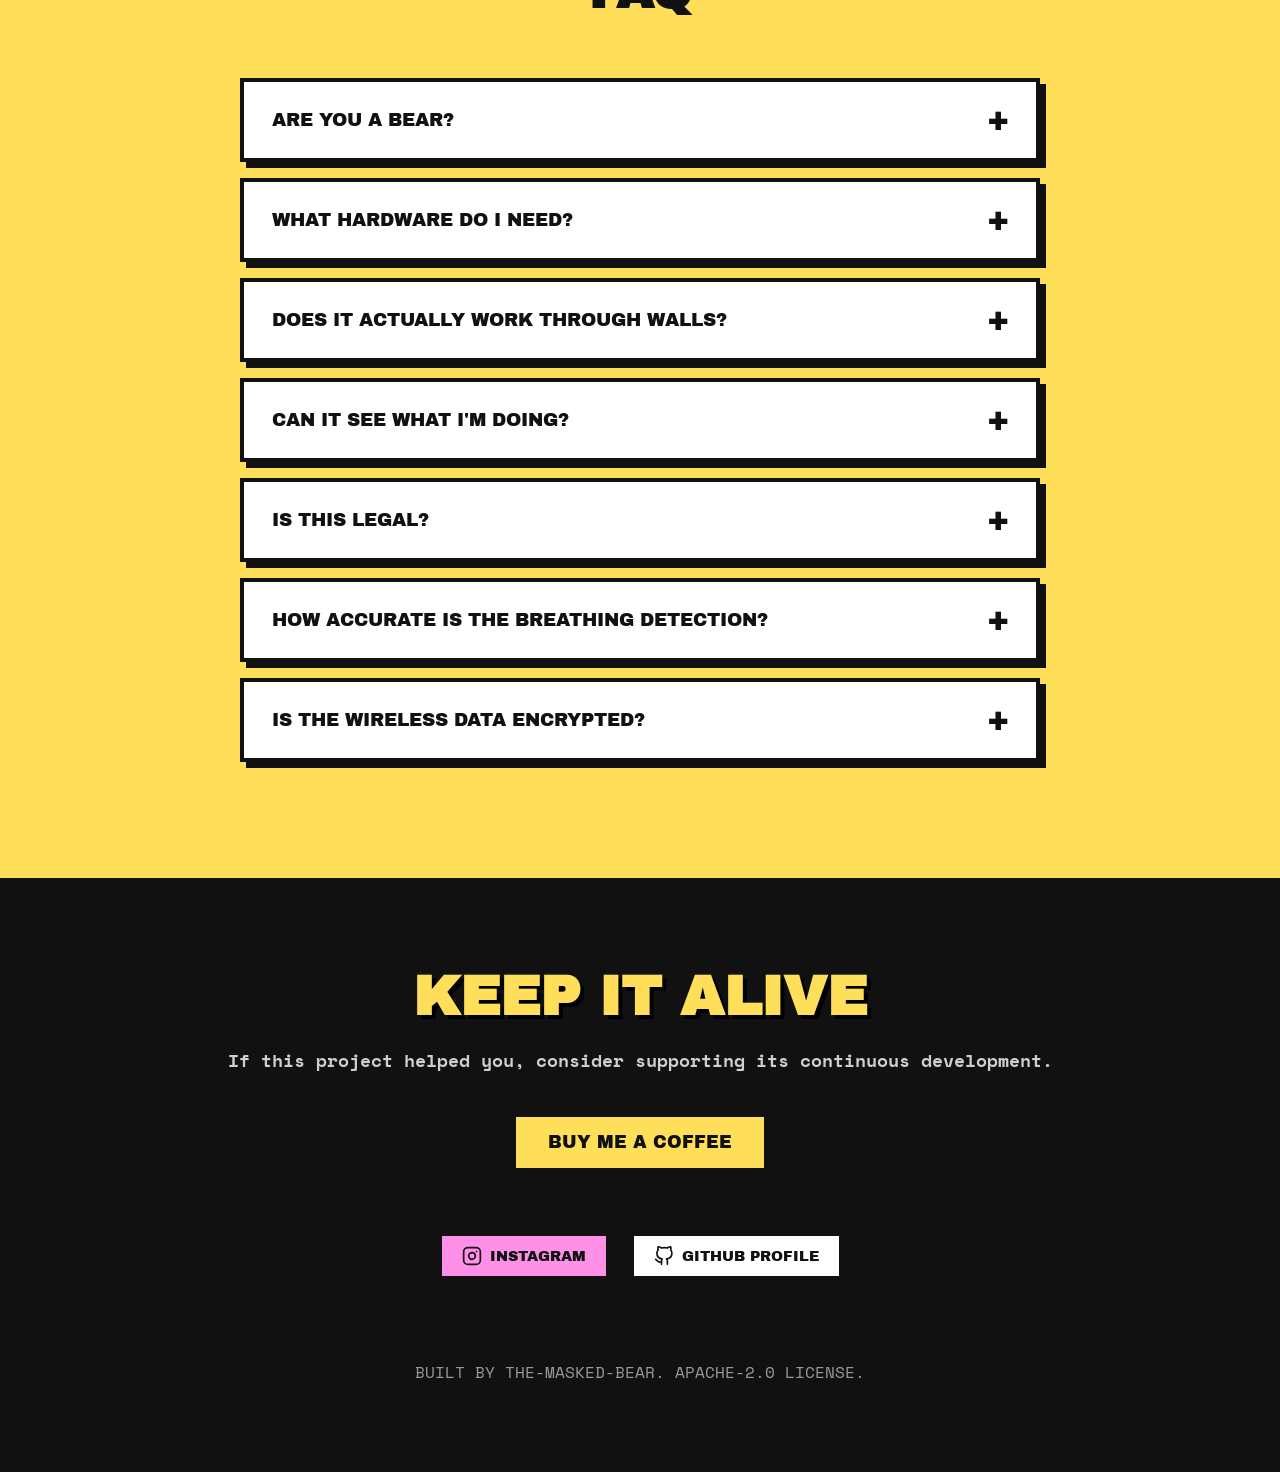
==== commit 63a10c44: "Remove dark mode feature entirely to focus solely on the core Neo-Brutalist light theme" ====
--- a/website/index.html
+++ b/website/index.html
@@ -43,9 +43,7 @@
         <div class="logo">WIFI_SENSE <span class="logo-by">by The-Masked-Bear</span></div>
         <div class="nav-links">
             <a href="https://github.com/The-Masked-Bear/wifisense-pi" target="_blank" class="brutal-link">GITHUB</a>
-            <button id="dark-toggle" class="dark-toggle" aria-label="Toggle dark mode">
-                <span class="toggle-icon"></span>
-            </button>
+
             <a href="https://debarghya47.gumroad.com/l/tzbkar" data-gumroad-overlay-checkout="true" class="brutal-btn color-yellow btn-small">SPONSOR</a>
         </div>
     </nav>
--- a/website/style.css
+++ b/website/style.css
@@ -15,22 +15,9 @@
     --red: #FF5A5F;
 
     --bg: #F4F4F0;
-    --surface: #FFFFFF;
-    --stroke: #111111;
-    --shadow: #111111;
-    --text-primary: #111111;
+    --surface: #FFFFFF;--text-primary: #111111;
     --text-secondary: #555555;
     --grid-color: rgba(0, 0, 0, 0.06);
-}
-
-body.dark-mode {
-    --bg: #0d0d0d;
-    --surface: #1b1b1b;
-    --stroke: #f0f0f0;
-    --shadow: #000000;
-    --text-primary: #f2f2f2;
-    --text-secondary: #b0b0b0;
-    --grid-color: rgba(255, 255, 255, 0.05);
 }
 
 * { margin: 0; padding: 0; box-sizing: border-box; }
@@ -113,7 +100,7 @@
 
 /* ====== SCROLLBAR ====== */
 ::-webkit-scrollbar { width: 14px; }
-::-webkit-scrollbar-track { background: var(--bg); border-left: 3px solid var(--stroke); }
+::-webkit-scrollbar-track { background: var(--bg); border-left: 3px solid var(--black); }
 ::-webkit-scrollbar-thumb { background: var(--yellow); border: 3px solid var(--black); }
 ::-webkit-scrollbar-thumb:hover { background: var(--pink); }
 
@@ -121,12 +108,12 @@
 .brutal-nav {
     display: flex; justify-content: space-between; align-items: center;
     padding: 20px 5%;
-    border-bottom: 5px solid var(--stroke);
+    border-bottom: 5px solid var(--black);
     background: var(--bg);
     position: sticky; top: 0; z-index: 1000;
     transition: box-shadow 0.3s ease, background-color 0.4s ease, border-color 0.4s ease;
 }
-.brutal-nav:hover { box-shadow: 0 8px 0px var(--shadow); }
+.brutal-nav:hover { box-shadow: 0 8px 0px var(--black); }
 
 .logo {
     font-size: 1.8rem;
@@ -168,14 +155,14 @@
 /* Dark toggle sits on theme surface */
 .dark-toggle {
     background: var(--surface);
-    border: 3px solid var(--stroke);
-    box-shadow: 4px 4px 0px var(--shadow);
+    border: 3px solid var(--black);
+    box-shadow: 4px 4px 0px var(--black);
     padding: 8px 14px;
     cursor: none;
     transition: transform 0.1s, box-shadow 0.1s, background-color 0.4s ease, border-color 0.4s ease;
     line-height: 1;
 }
-.dark-toggle:hover { transform: translate(4px, 4px); box-shadow: 0px 0px 0px var(--shadow); }
+.dark-toggle:hover { transform: translate(4px, 4px); box-shadow: 0px 0px 0px var(--black); }
 .toggle-icon { display: flex; align-items: center; justify-content: center; }
 .toggle-icon svg {
     width: 20px; height: 20px;
@@ -202,7 +189,7 @@
 
 /* ====== SECTION DIVIDERS ====== */
 .section-block {
-    border-bottom: 8px solid var(--stroke);
+    border-bottom: 8px solid var(--black);
     width: 100%;
     transition: background-color 0.4s ease, border-color 0.4s ease;
 }
@@ -213,7 +200,7 @@
 /* Accent-background buttons are self-contained bright blocks -> always dark ink */
 .brutal-btn {
     border: 4px solid var(--black);
-    box-shadow: 8px 8px 0px var(--shadow);
+    box-shadow: 8px 8px 0px var(--black);
     padding: 16px 32px;
     font-family: 'Archivo Black', sans-serif;
     font-size: 1.1rem;
@@ -223,9 +210,9 @@
     transition: transform 0.1s, box-shadow 0.1s;
     cursor: none;
 }
-.btn-small { padding: 10px 20px; font-size: 0.9rem; box-shadow: 4px 4px 0px var(--shadow); }
-.brutal-btn:hover, .brutal-btn:active { transform: translate(8px, 8px); box-shadow: 0px 0px 0px var(--shadow); }
-.btn-small:hover, .btn-small:active { transform: translate(4px, 4px); box-shadow: 0px 0px 0px var(--shadow); }
+.btn-small { padding: 10px 20px; font-size: 0.9rem; box-shadow: 4px 4px 0px var(--black); }
+.brutal-btn:hover, .brutal-btn:active { transform: translate(8px, 8px); box-shadow: 0px 0px 0px var(--black); }
+.btn-small:hover, .btn-small:active { transform: translate(4px, 4px); box-shadow: 0px 0px 0px var(--black); }
 
 .color-yellow { background: var(--yellow); }
 .color-pink { background: var(--pink); }
@@ -233,7 +220,7 @@
 .color-mint { background: var(--mint); }
 /* Neutral-surface variant follows the theme */
 .color-white { background: var(--surface); }
-.brutal-btn.color-white { color: var(--text-primary); border-color: var(--stroke); }
+.brutal-btn.color-white { color: var(--text-primary); border-color: var(--black); }
 /* Footer block: dark in both themes, light text */
 .color-black { background: var(--black); color: #f2f2f2; }
 
@@ -247,10 +234,10 @@
 
 .brutal-sticker {
     background: var(--surface);
-    border: 4px solid var(--stroke);
+    border: 4px solid var(--black);
     padding: 10px 20px; font-size: 1rem;
     margin-bottom: 40px;
-    box-shadow: 6px 6px 0px var(--shadow);
+    box-shadow: 6px 6px 0px var(--black);
     transform: rotate(-4deg);
     display: inline-block;
     color: var(--text-primary);
@@ -289,13 +276,13 @@
     font-size: clamp(2rem, 5vw, 3.5rem);
     background: var(--mint);
     border: 5px solid var(--black);
-    box-shadow: 12px 12px 0px var(--shadow);
+    box-shadow: 12px 12px 0px var(--black);
     padding: 40px 60px;
     transform: rotate(-2deg);
     color: var(--black);
     transition: transform 0.3s cubic-bezier(0.175, 0.885, 0.32, 1.275), box-shadow 0.3s ease;
 }
-.giant-text-block:hover { transform: rotate(0deg) translate(-5px, -5px) scale(1.02); box-shadow: 20px 20px 0px var(--shadow); }
+.giant-text-block:hover { transform: rotate(0deg) translate(-5px, -5px) scale(1.02); box-shadow: 20px 20px 0px var(--black); }
 .hover-shake:hover { animation: shake 0.5s cubic-bezier(.36,.07,.19,.97) both; }
 @keyframes shake {
     10%, 90% { transform: translate(-1px, 0) rotate(-2deg); }
@@ -350,12 +337,12 @@
 
 .brutal-card {
     background: var(--surface);
-    border: 4px solid var(--stroke);
-    box-shadow: 10px 10px 0px var(--shadow);
+    border: 4px solid var(--black);
+    box-shadow: 10px 10px 0px var(--black);
     padding: 40px;
     transition: transform 0.3s cubic-bezier(0.175, 0.885, 0.32, 1.275), box-shadow 0.3s cubic-bezier(0.175, 0.885, 0.32, 1.275), background-color 0.4s ease, border-color 0.4s ease;
 }
-.brutal-card:hover { transform: translate(-6px, -6px) rotate(-1deg); box-shadow: 18px 18px 0px var(--shadow); z-index: 10; }
+.brutal-card:hover { transform: translate(-6px, -6px) rotate(-1deg); box-shadow: 18px 18px 0px var(--black); z-index: 10; }
 .brutal-card:hover .brutal-svg { animation: svg-pop 0.5s cubic-bezier(0.175, 0.885, 0.32, 1.275) forwards; }
 .brutal-card:hover h3 { color: var(--red); }
 .brutal-card:hover p { font-weight: 700; }
@@ -381,9 +368,9 @@
     width: 50px; height: 50px;
     stroke: var(--text-primary); stroke-width: 3px;
     margin-bottom: 20px;
-    filter: drop-shadow(4px 4px 0px var(--shadow));
+    filter: drop-shadow(4px 4px 0px var(--black));
     background: var(--surface);
-    border: 3px solid var(--stroke);
+    border: 3px solid var(--black);
     padding: 8px;
 }
 .brutal-svg.color-blue { fill: var(--blue); }
@@ -395,11 +382,11 @@
 .brutal-terminal-section { padding: 100px 5%; }
 .brutal-terminal {
     max-width: 800px; margin: 0 auto;
-    border: 5px solid var(--stroke);
-    box-shadow: 15px 15px 0px var(--shadow);
+    border: 5px solid var(--black);
+    box-shadow: 15px 15px 0px var(--black);
     transition: transform 0.3s cubic-bezier(0.175, 0.885, 0.32, 1.275), box-shadow 0.3s cubic-bezier(0.175, 0.885, 0.32, 1.275), border-color 0.4s ease;
 }
-.brutal-terminal:hover { transform: translate(-8px, -8px); box-shadow: 23px 23px 0px var(--shadow); }
+.brutal-terminal:hover { transform: translate(-8px, -8px); box-shadow: 23px 23px 0px var(--black); }
 .brutal-terminal:hover .dot { animation: dot-bounce 0.5s infinite alternate cubic-bezier(0.25, 1, 0.5, 1); }
 .brutal-terminal:hover .dot:nth-child(2) { animation-delay: 0.15s; }
 .brutal-terminal:hover .dot:nth-child(3) { animation-delay: 0.3s; }
@@ -427,12 +414,6 @@
 }
 .term-body p:hover { background: rgba(255, 222, 89, 0.15); padding-left: 16px; border-left: 4px solid var(--yellow); }
 .term-success { color: #2e9e4f; font-weight: bold; transition: text-shadow 0.3s ease; }
-body.dark-mode .term-success { color: var(--mint); }
-.term-success:hover { animation: success-pulse 0.8s ease infinite; }
-@keyframes success-pulse {
-    0%, 100% { text-shadow: 0 0 8px rgba(178, 255, 158, 0.8); }
-    50% { text-shadow: 0 0 20px rgba(178, 255, 158, 1), 0 0 40px rgba(178, 255, 158, 0.5); }
-}
 
 /* ====== FAQ (yellow section: cards stay light, ink stays dark) ====== */
 .brutal-faq { padding: 100px 5%; background: var(--yellow); }
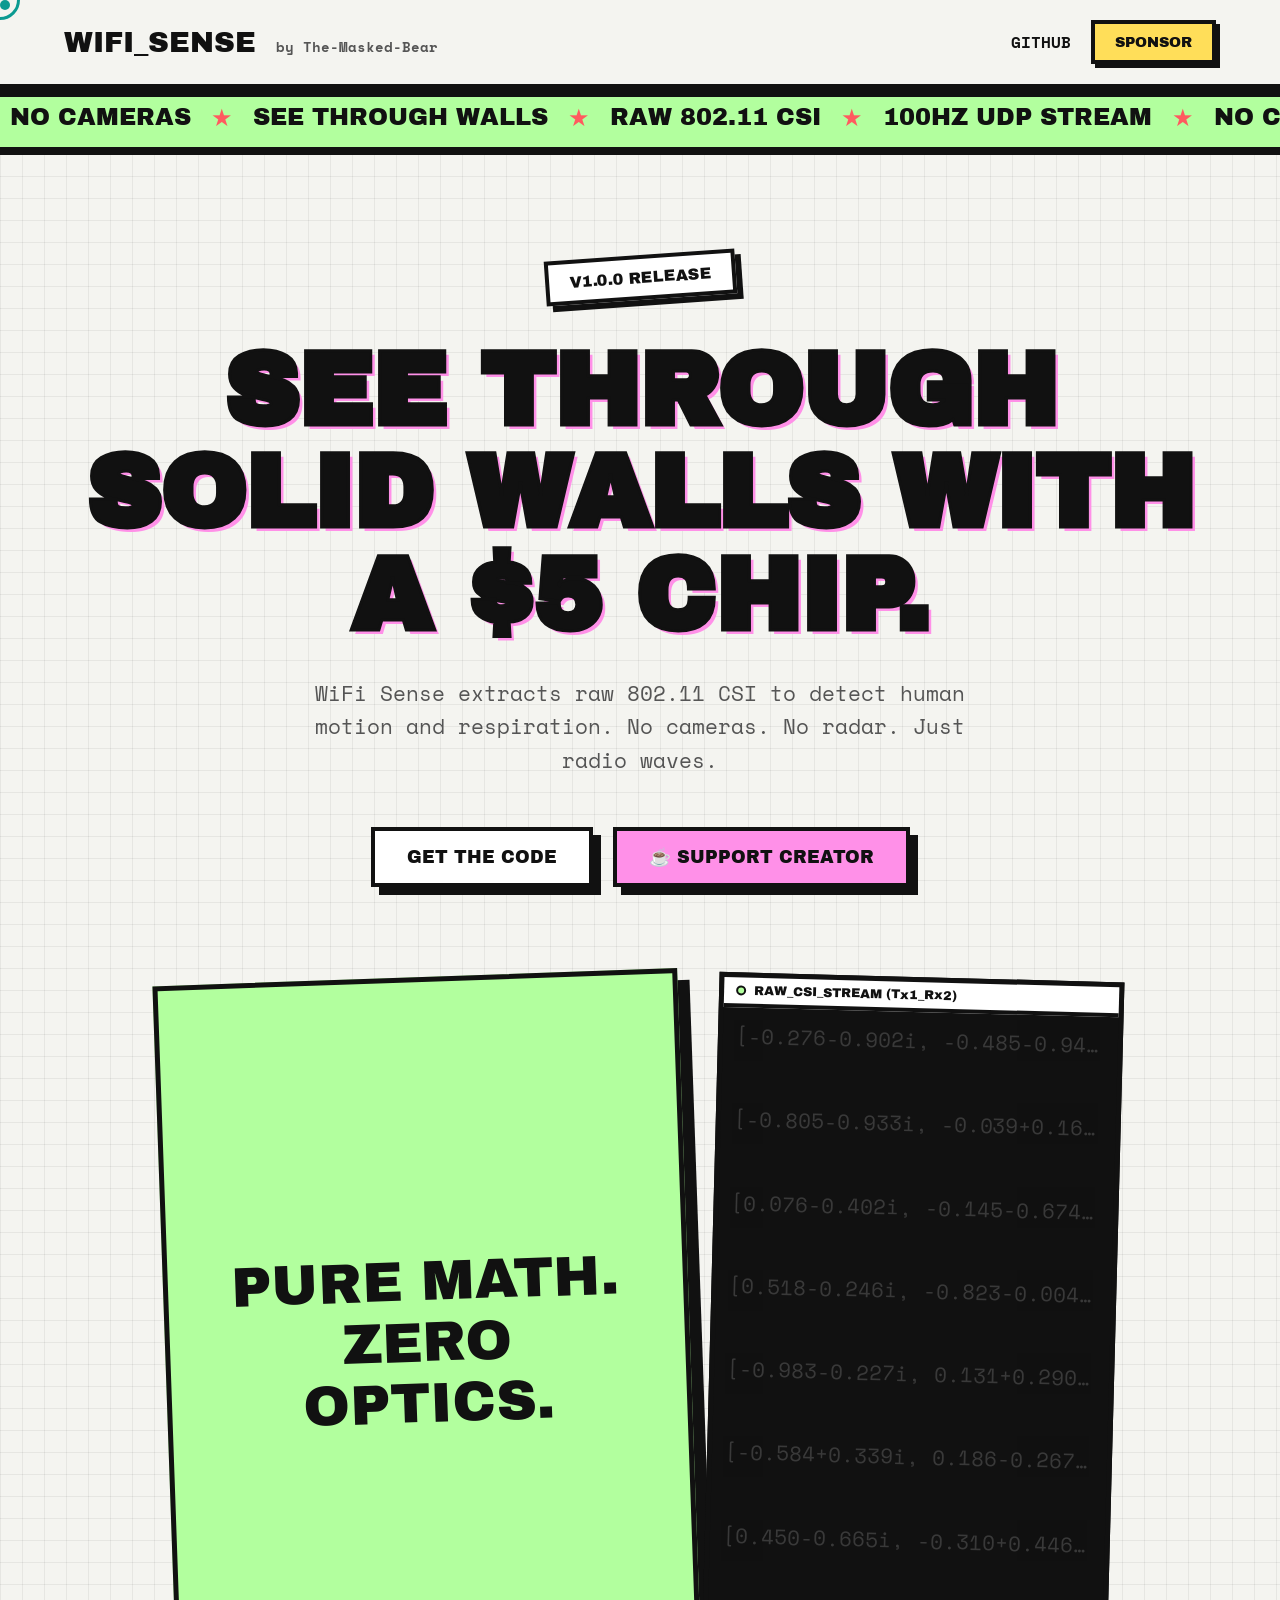
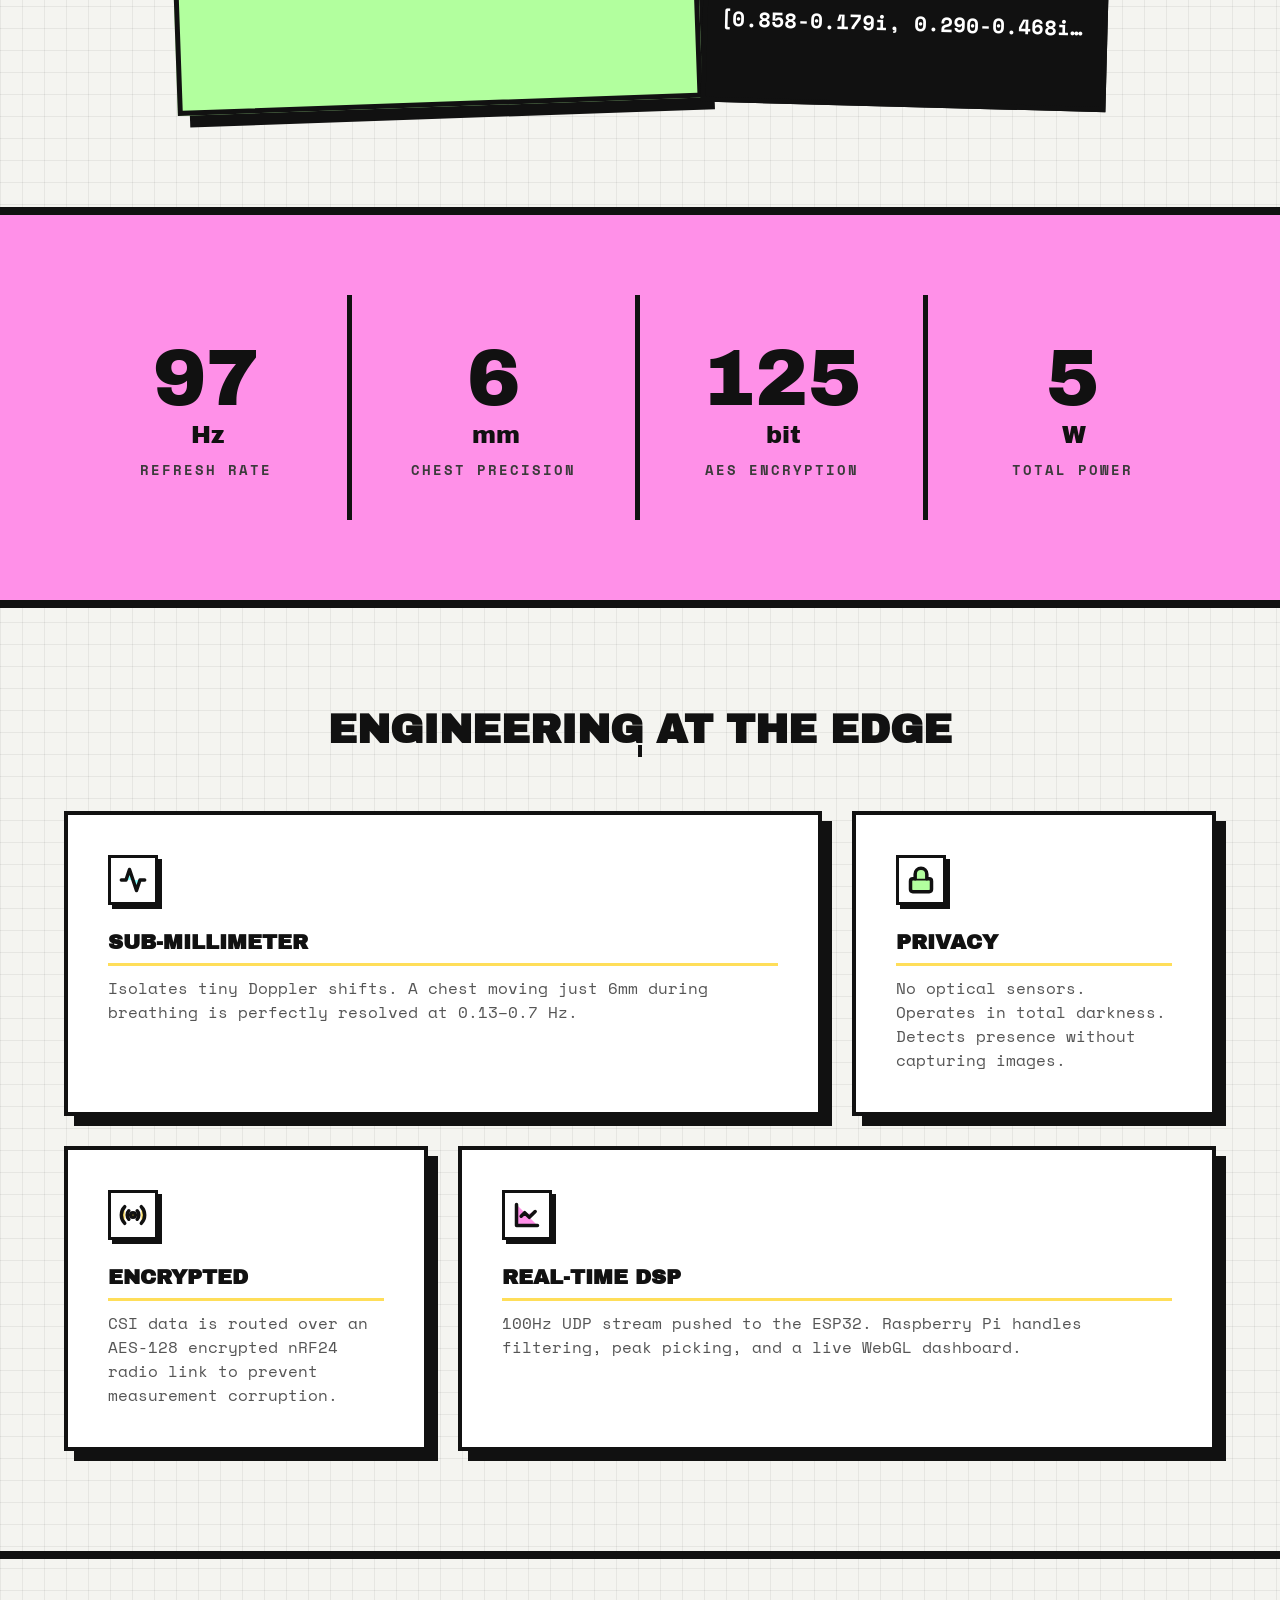
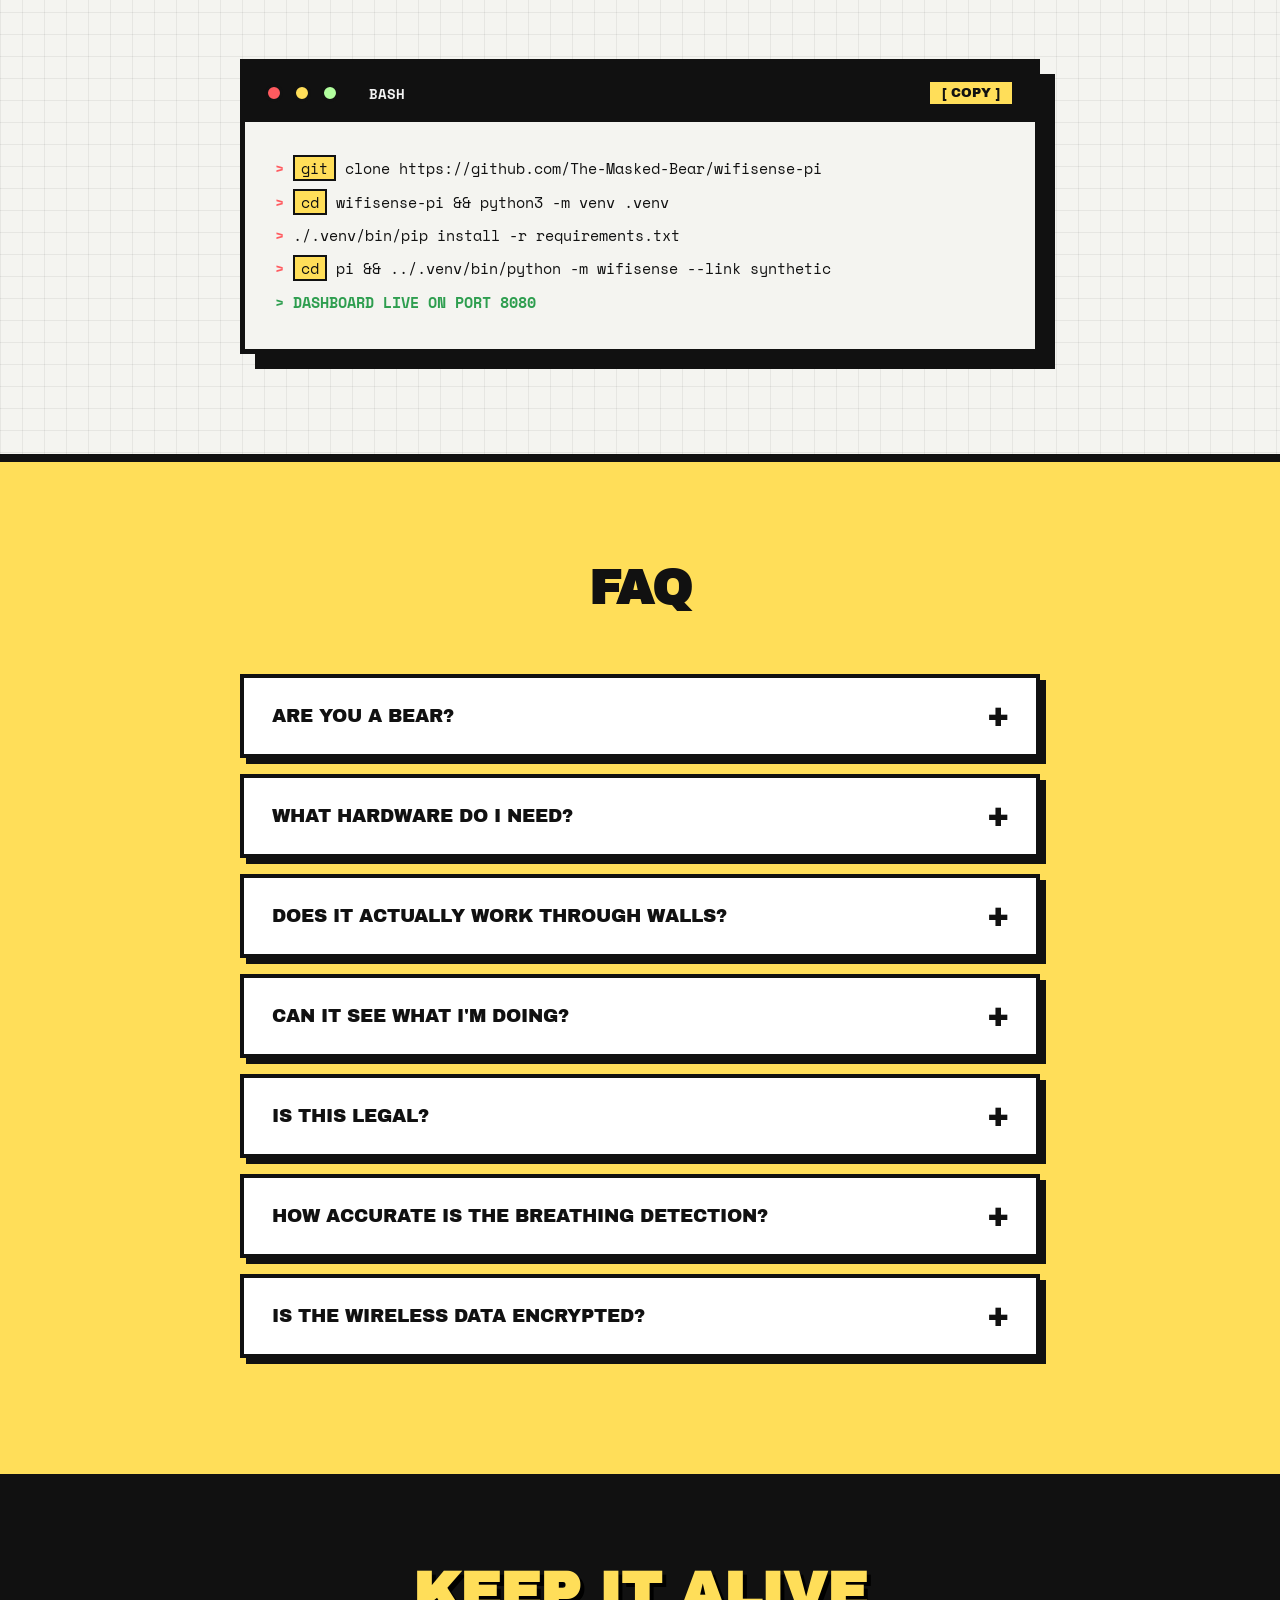
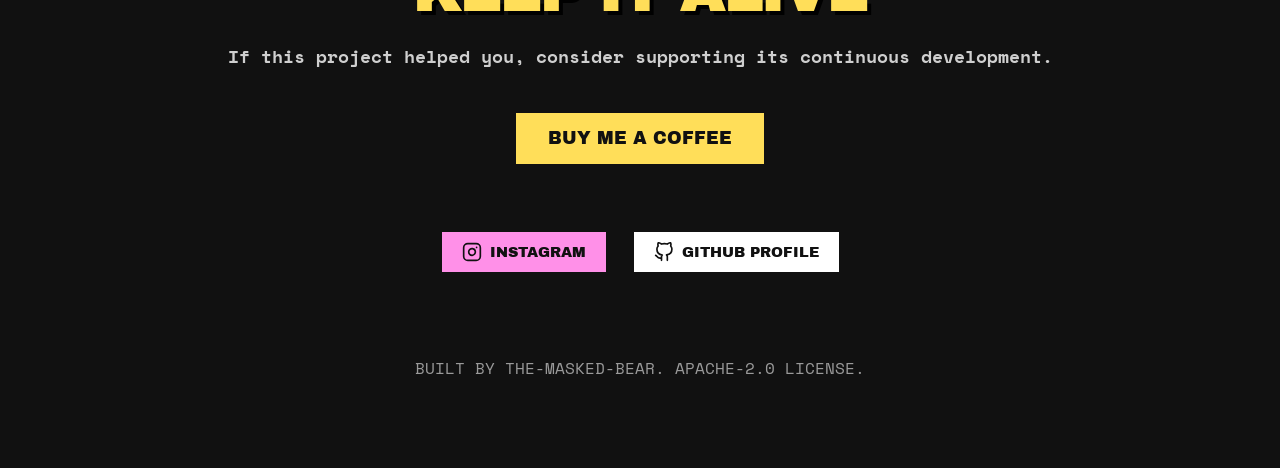
==== commit e4716b7a: "Add 3D magnetic card tilt, simulated live CSI data feed, and mechanical click-to-copy terminal butto" ====
--- a/website/index.html
+++ b/website/index.html
@@ -68,8 +68,17 @@
                 <a href="https://debarghya47.gumroad.com/l/tzbkar" data-gumroad-overlay-checkout="true" class="brutal-btn color-pink">☕ SUPPORT CREATOR</a>
             </div>
             
-            <div class="giant-text-block hover-shake">
-                PURE MATH. ZERO OPTICS.
+            <div style="display: flex; gap: 20px; flex-wrap: wrap; justify-content: center; width: 100%; max-width: 950px; margin-top: 10px;">
+                <div class="giant-text-block hover-shake" style="flex: 1; min-width: 320px; display: flex; align-items: center; justify-content: center; text-align: center; margin-bottom: 0;">
+                    PURE MATH.<br>ZERO OPTICS.
+                </div>
+                <div class="csi-container" style="flex: 1; min-width: 320px;">
+                    <div class="csi-header">
+                        <span class="dot bg-green" style="width:10px; height:10px; border-width:2px;"></span> 
+                        RAW_CSI_STREAM (Tx1_Rx2)
+                    </div>
+                    <div class="csi-body" id="csi-feed"></div>
+                </div>
             </div>
         </div>
     </header>
@@ -135,7 +144,8 @@
         <div class="brutal-terminal reveal">
             <div class="term-header">
                 <span class="dot bg-red"></span><span class="dot bg-yellow"></span><span class="dot bg-green"></span>
-                <span class="term-title">BASH</span>
+                <span class="term-title" style="margin-left: 20px;">BASH</span>
+                <button id="copy-btn" class="brutal-btn color-yellow btn-small" style="margin-left: auto; padding: 4px 12px; font-size: 0.8rem; border-width: 3px; box-shadow: 3px 3px 0px var(--black);">[ COPY ]</button>
             </div>
             <div class="term-body">
                 <p><span style="color: var(--red); font-weight: 900;">></span> <span style="background: var(--yellow); color: var(--black); padding: 0 6px; border: 2px solid var(--black);">git</span> clone https://github.com/The-Masked-Bear/wifisense-pi</p>
--- a/website/style.css
+++ b/website/style.css
@@ -507,3 +507,66 @@
     .cursor, .cursor-ring, #trail-canvas { display: none; }
     .brutal-btn, .faq-question, .dark-toggle { cursor: pointer; }
 }
+
+/* ====== CSI FEED ====== */
+.csi-container {
+    background: var(--black);
+    border: 5px solid var(--black);
+    box-shadow: 12px 12px 0px var(--shadow);
+    color: var(--mint);
+    display: flex;
+    flex-direction: column;
+    height: 100%;
+    min-height: 180px;
+    transform: rotate(1.5deg);
+    transition: transform 0.3s cubic-bezier(0.175, 0.885, 0.32, 1.275), box-shadow 0.3s ease;
+}
+.csi-container:hover {
+    transform: rotate(0deg) translate(-5px, -5px) scale(1.02);
+    box-shadow: 20px 20px 0px var(--shadow);
+}
+.csi-header {
+    background: var(--white);
+    color: var(--black);
+    font-family: 'Archivo Black', sans-serif;
+    font-size: 0.8rem;
+    padding: 6px 12px;
+    border-bottom: 4px solid var(--black);
+    display: flex;
+    align-items: center;
+    gap: 8px;
+}
+.csi-body {
+    padding: 12px;
+    font-family: 'Space Mono', monospace;
+    font-size: 0.75rem;
+    line-height: 1.4;
+    overflow: hidden;
+    display: flex;
+    flex-direction: column-reverse; /* Bottom up stacking */
+    flex: 1;
+}
+.csi-line {
+    margin: 0;
+    opacity: 0.6;
+    white-space: nowrap;
+    overflow: hidden;
+    text-overflow: ellipsis;
+}
+.csi-line:first-child {
+    opacity: 1;
+    color: var(--white);
+    font-weight: bold;
+}
+
+/* Update Brutal Card for 3D Magnetic Tilt */
+.brutal-card {
+    transform-style: preserve-3d;
+    perspective: 1000px;
+    /* Remove static transition on transform so JS doesn't lag */
+    transition: background-color 0.4s ease, border-color 0.4s ease;
+}
+.brutal-card:hover {
+    z-index: 10;
+    /* Notice: Transform and Box-Shadow are now completely handled by JS */
+}
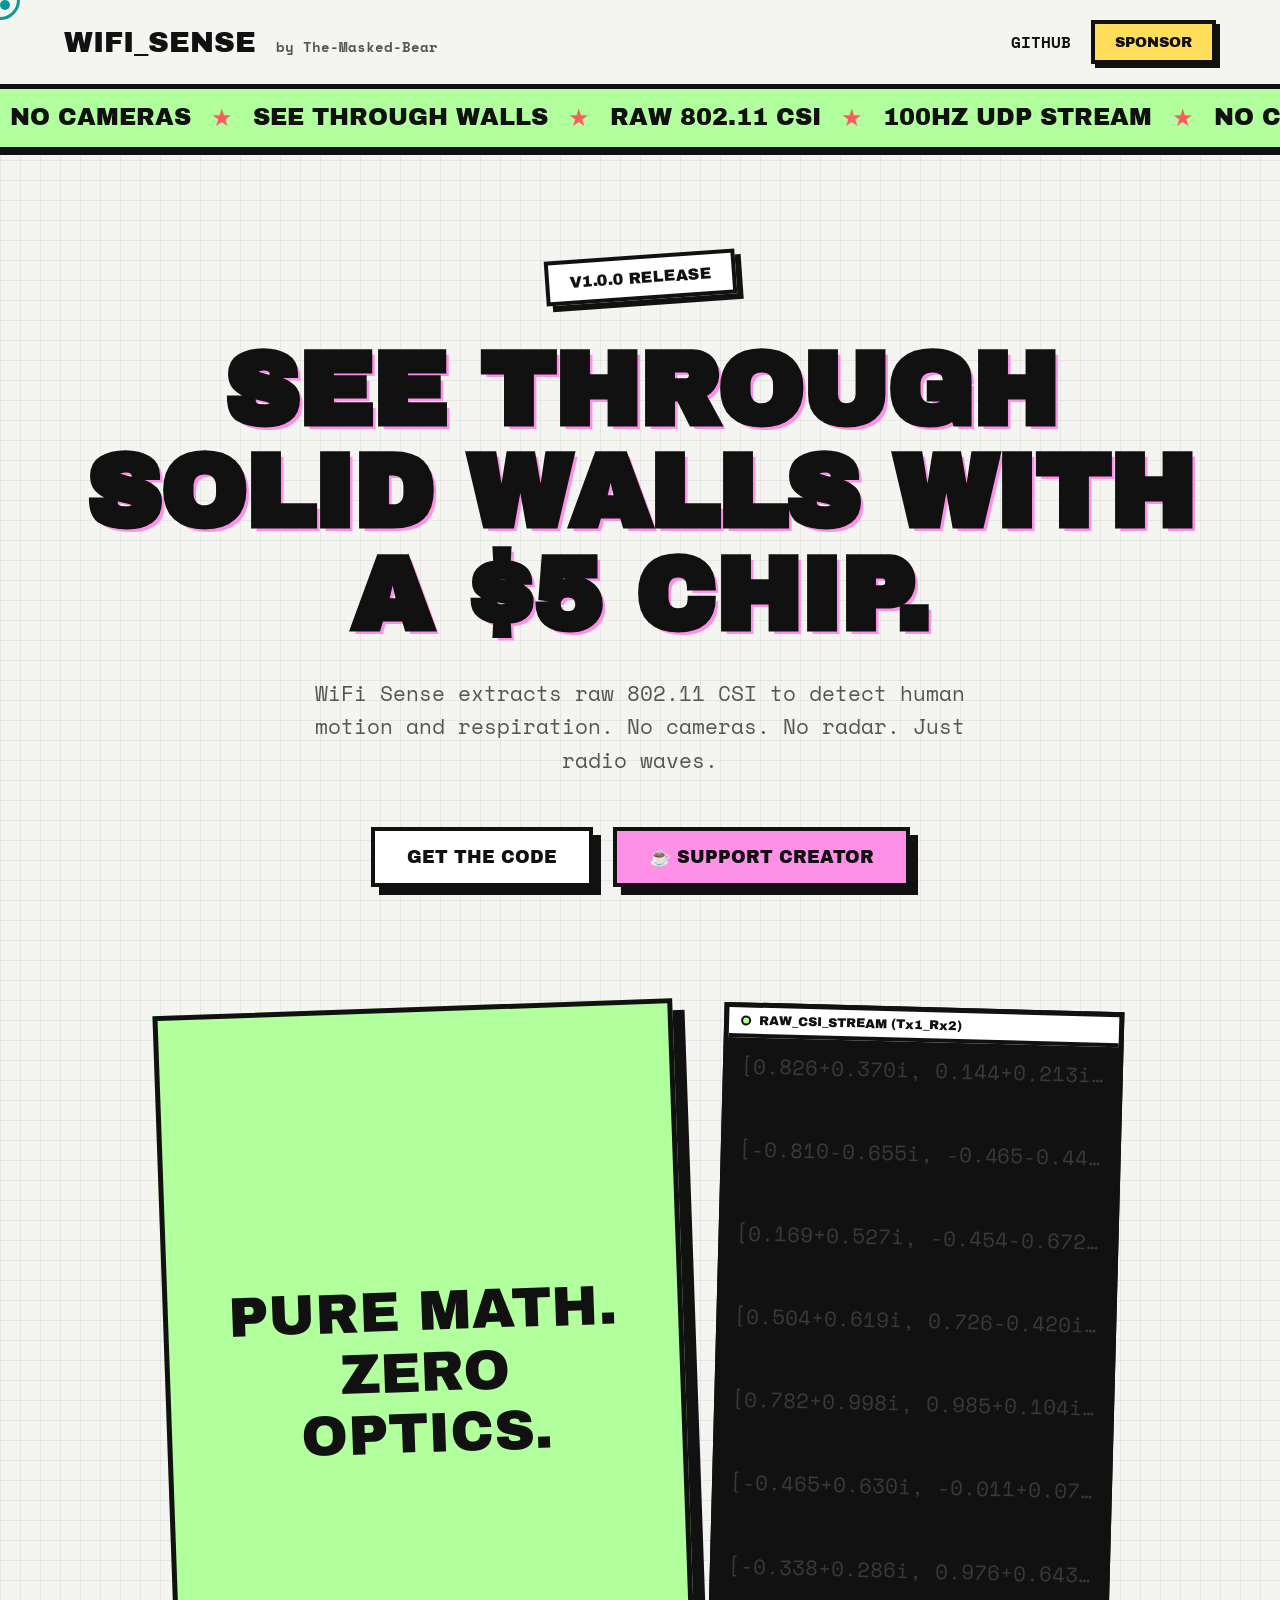
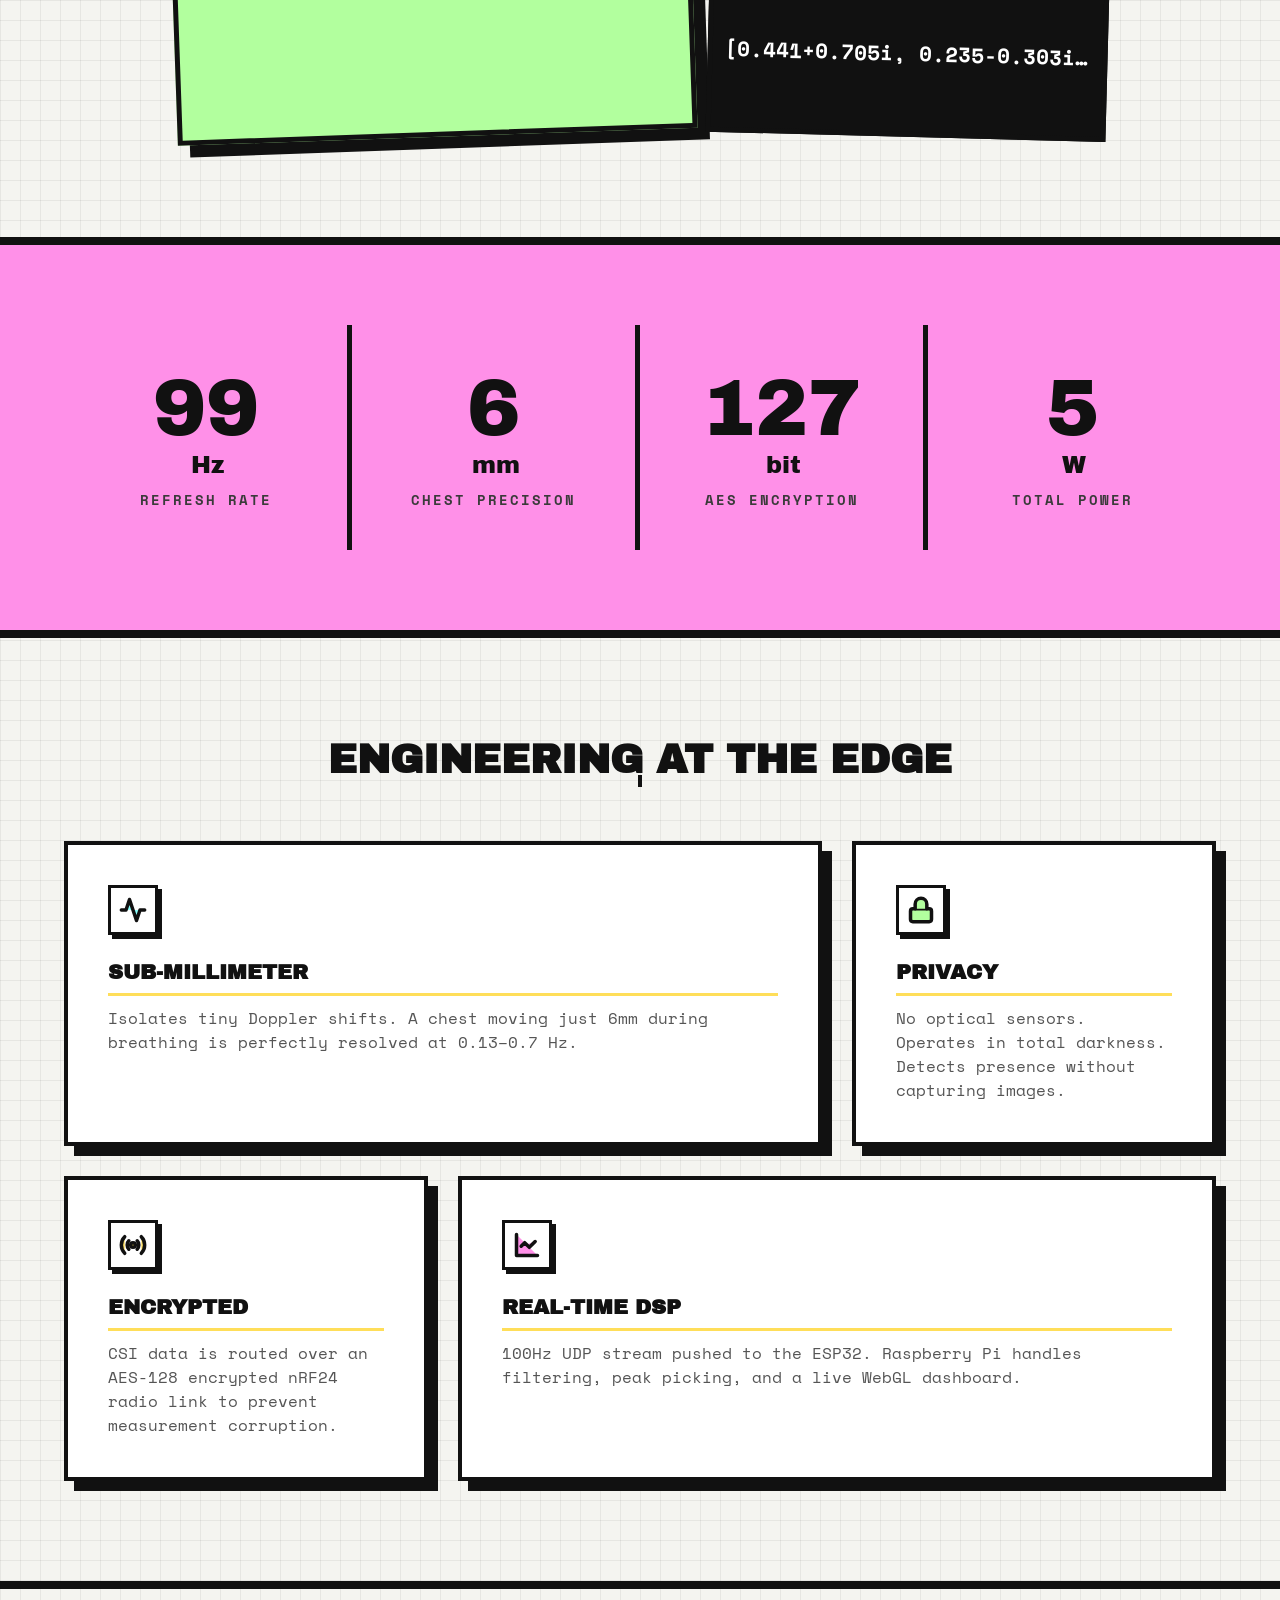
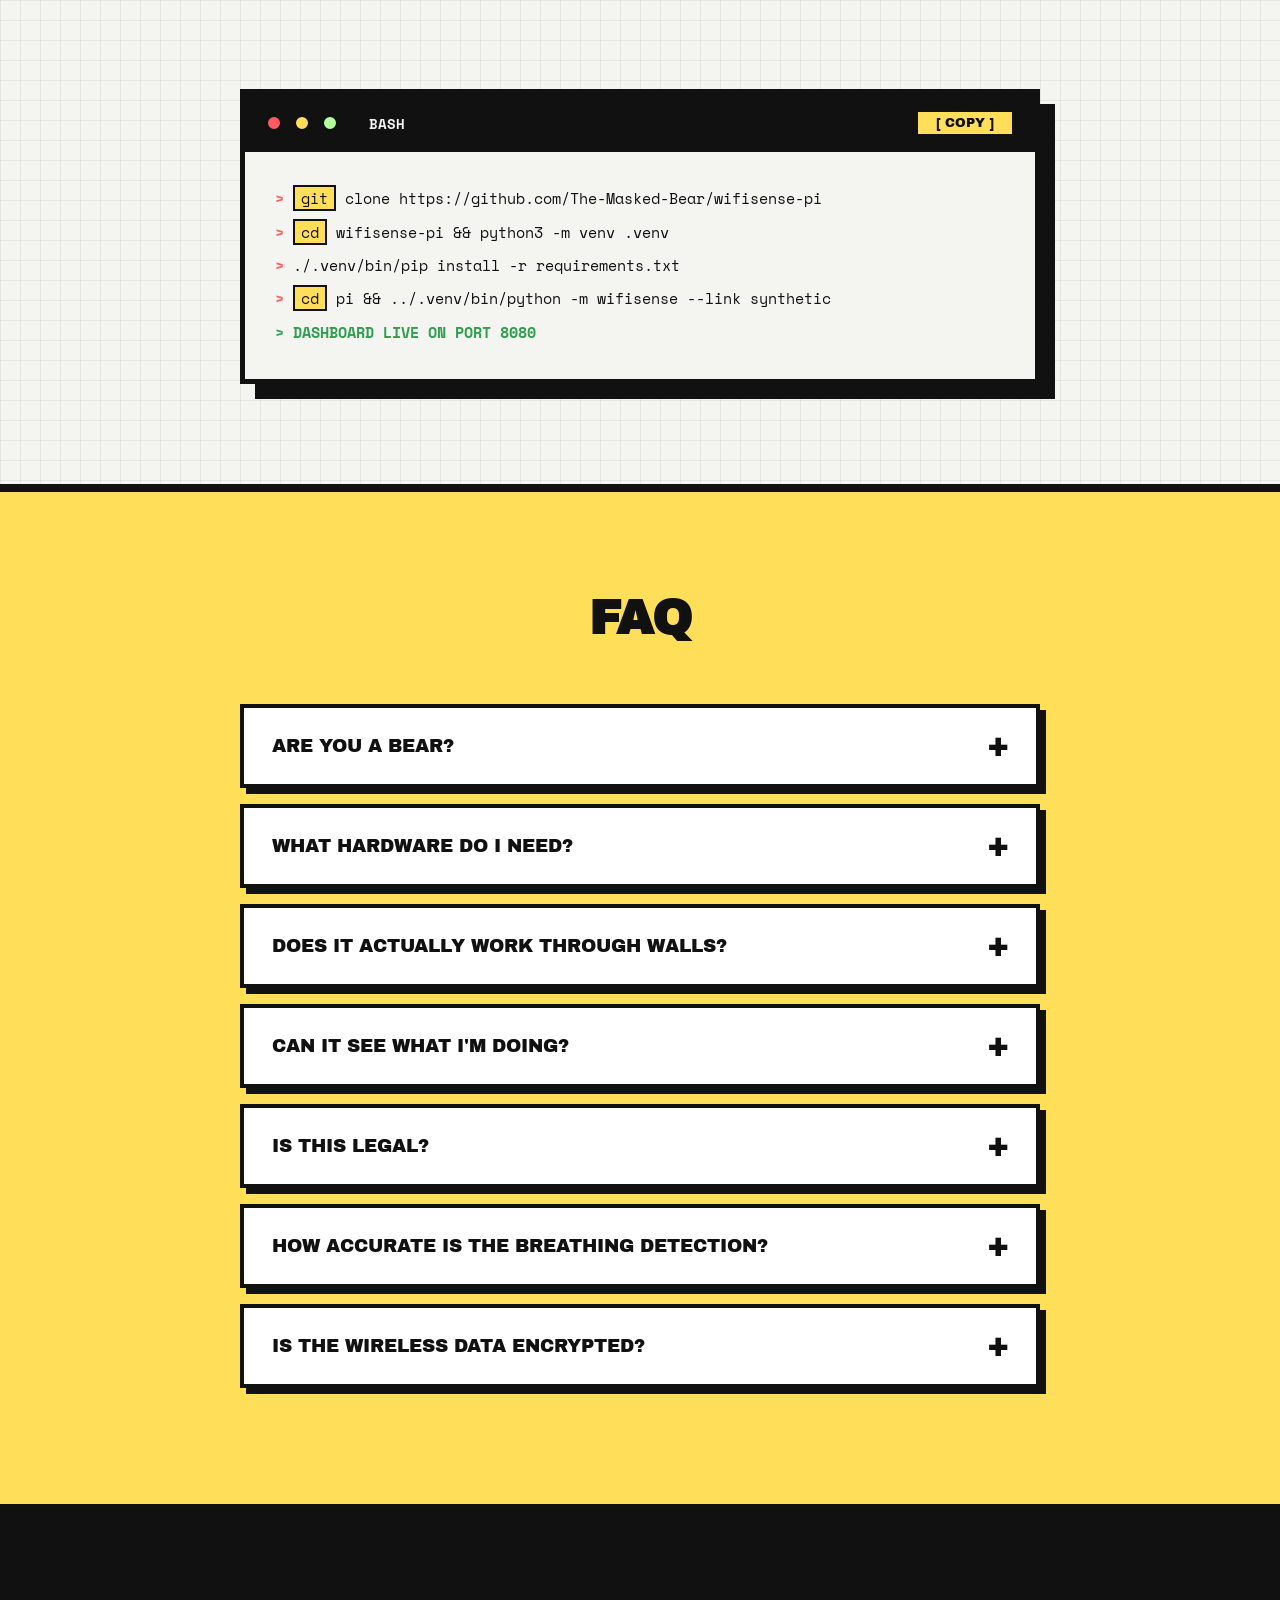
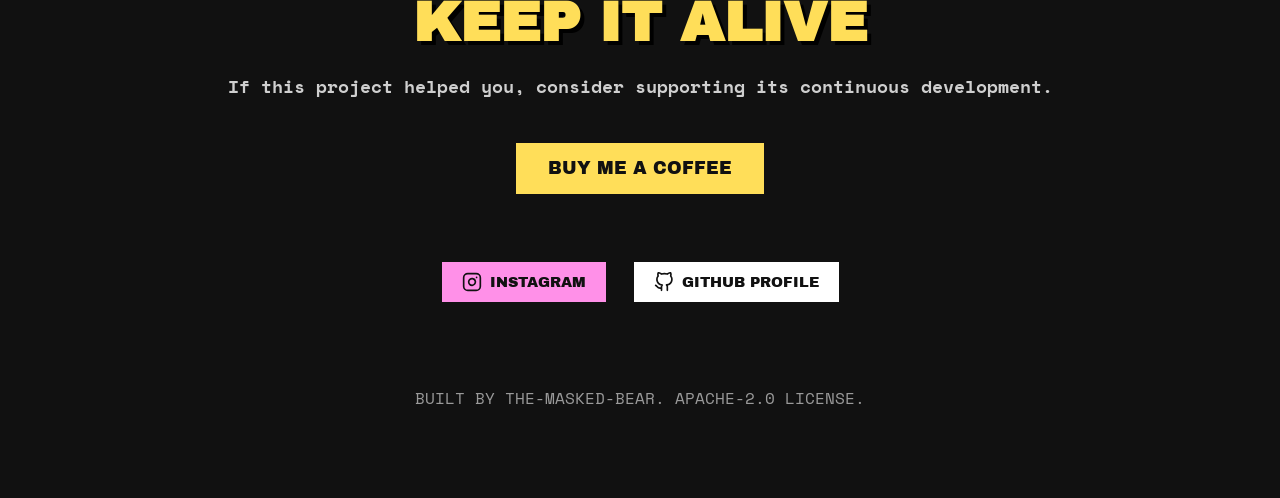
==== commit d4d210de: "Fix critical layout bugs: resolve hero flex overlap, restore grid card reveal transitions, and stabi" ====
--- a/website/index.html
+++ b/website/index.html
@@ -68,8 +68,8 @@
                 <a href="https://debarghya47.gumroad.com/l/tzbkar" data-gumroad-overlay-checkout="true" class="brutal-btn color-pink">☕ SUPPORT CREATOR</a>
             </div>
             
-            <div style="display: flex; gap: 20px; flex-wrap: wrap; justify-content: center; width: 100%; max-width: 950px; margin-top: 10px;">
-                <div class="giant-text-block hover-shake" style="flex: 1; min-width: 320px; display: flex; align-items: center; justify-content: center; text-align: center; margin-bottom: 0;">
+            <div style="display: flex; gap: 30px; flex-wrap: wrap; justify-content: center; align-items: stretch; width: 100%; max-width: 950px; margin-top: 40px;">
+                <div class="giant-text-block hover-shake" style="flex: 1; min-width: 300px; display: flex; align-items: center; justify-content: center; text-align: center;">
                     PURE MATH.<br>ZERO OPTICS.
                 </div>
                 <div class="csi-container" style="flex: 1; min-width: 320px;">
@@ -145,7 +145,7 @@
             <div class="term-header">
                 <span class="dot bg-red"></span><span class="dot bg-yellow"></span><span class="dot bg-green"></span>
                 <span class="term-title" style="margin-left: 20px;">BASH</span>
-                <button id="copy-btn" class="brutal-btn color-yellow btn-small" style="margin-left: auto; padding: 4px 12px; font-size: 0.8rem; border-width: 3px; box-shadow: 3px 3px 0px var(--black);">[ COPY ]</button>
+                <button id="copy-btn" class="brutal-btn color-yellow btn-small" style="margin-left: auto; padding: 4px 0; width: 100px; text-align: center; font-size: 0.8rem; border-width: 3px; box-shadow: 3px 3px 0px var(--black);">[ COPY ]</button>
             </div>
             <div class="term-body">
                 <p><span style="color: var(--red); font-weight: 900;">></span> <span style="background: var(--yellow); color: var(--black); padding: 0 6px; border: 2px solid var(--black);">git</span> clone https://github.com/The-Masked-Bear/wifisense-pi</p>
--- a/website/style.css
+++ b/website/style.css
@@ -516,8 +516,7 @@
     color: var(--mint);
     display: flex;
     flex-direction: column;
-    height: 100%;
-    min-height: 180px;
+    min-height: 150px;
     transform: rotate(1.5deg);
     transition: transform 0.3s cubic-bezier(0.175, 0.885, 0.32, 1.275), box-shadow 0.3s ease;
 }
@@ -559,14 +558,5 @@
     font-weight: bold;
 }
 
-/* Update Brutal Card for 3D Magnetic Tilt */
-.brutal-card {
-    transform-style: preserve-3d;
-    perspective: 1000px;
-    /* Remove static transition on transform so JS doesn't lag */
-    transition: background-color 0.4s ease, border-color 0.4s ease;
-}
-.brutal-card:hover {
-    z-index: 10;
-    /* Notice: Transform and Box-Shadow are now completely handled by JS */
-}
+
+
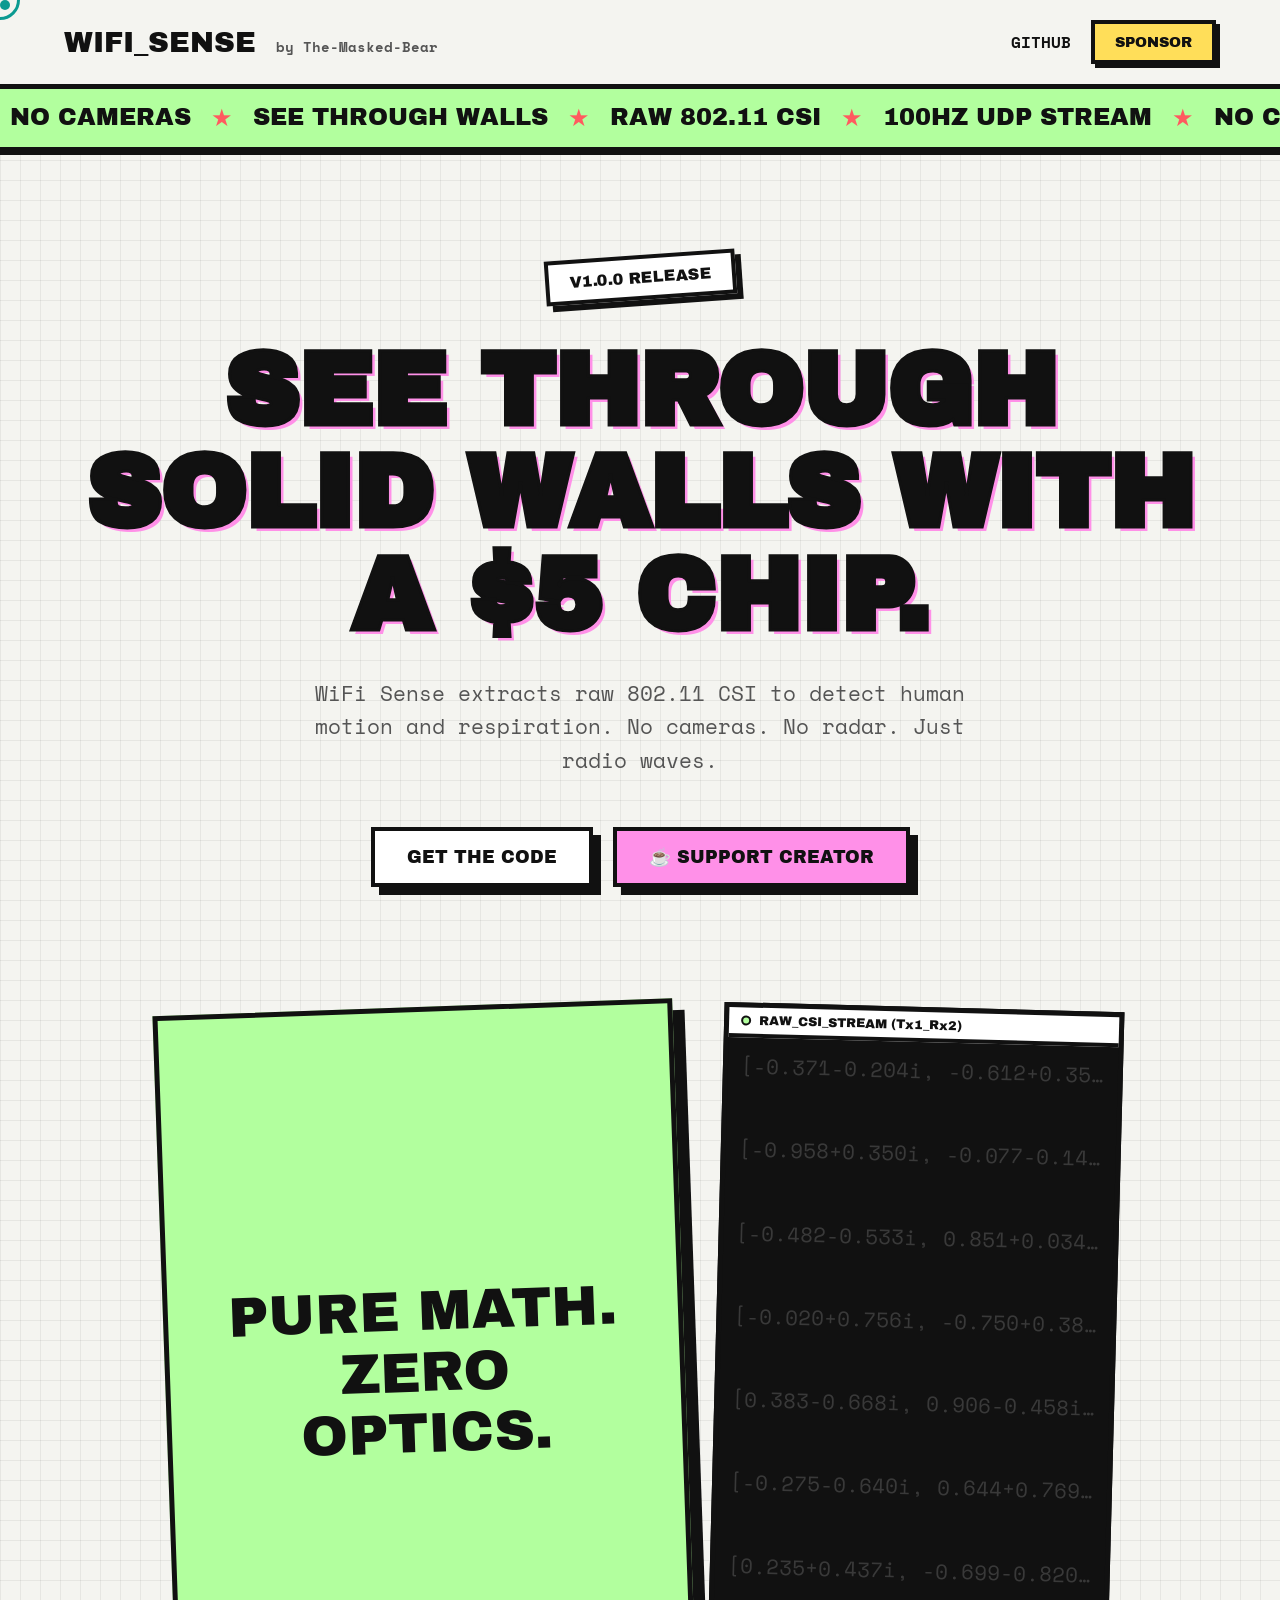
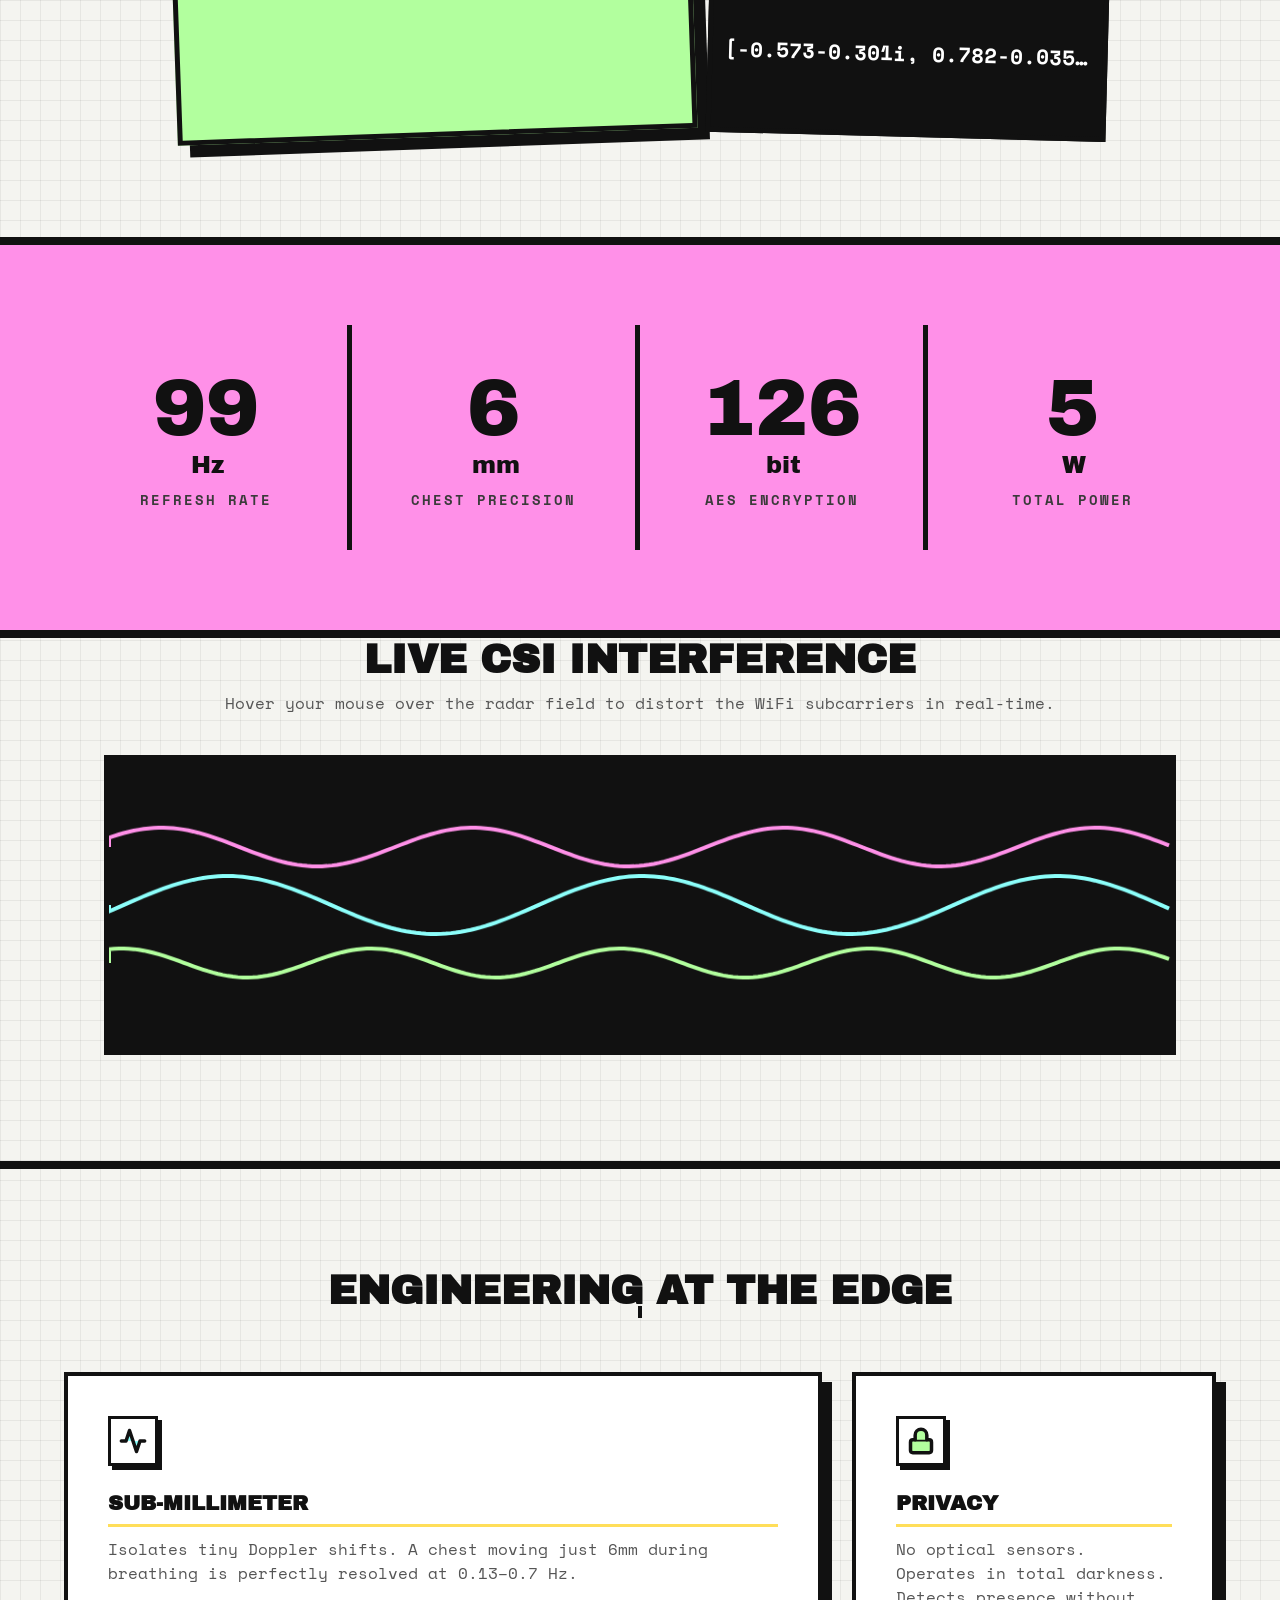
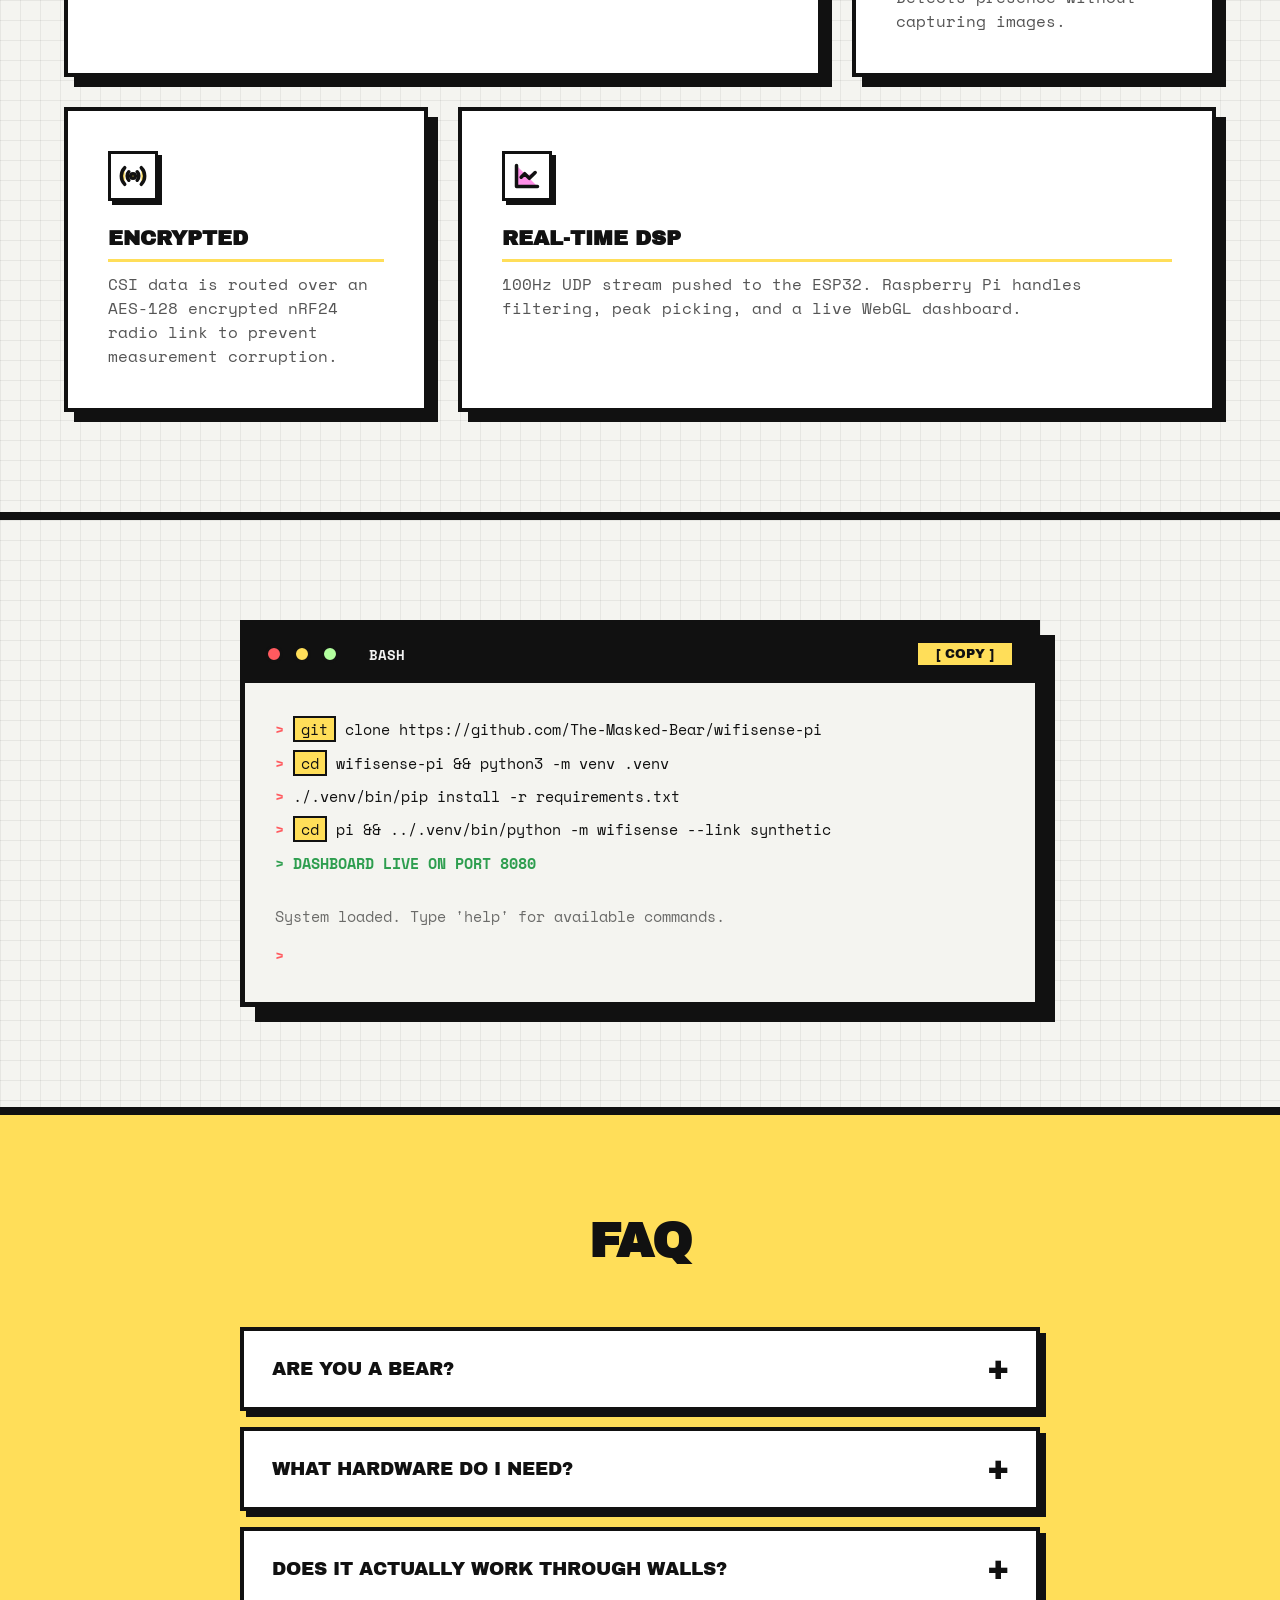
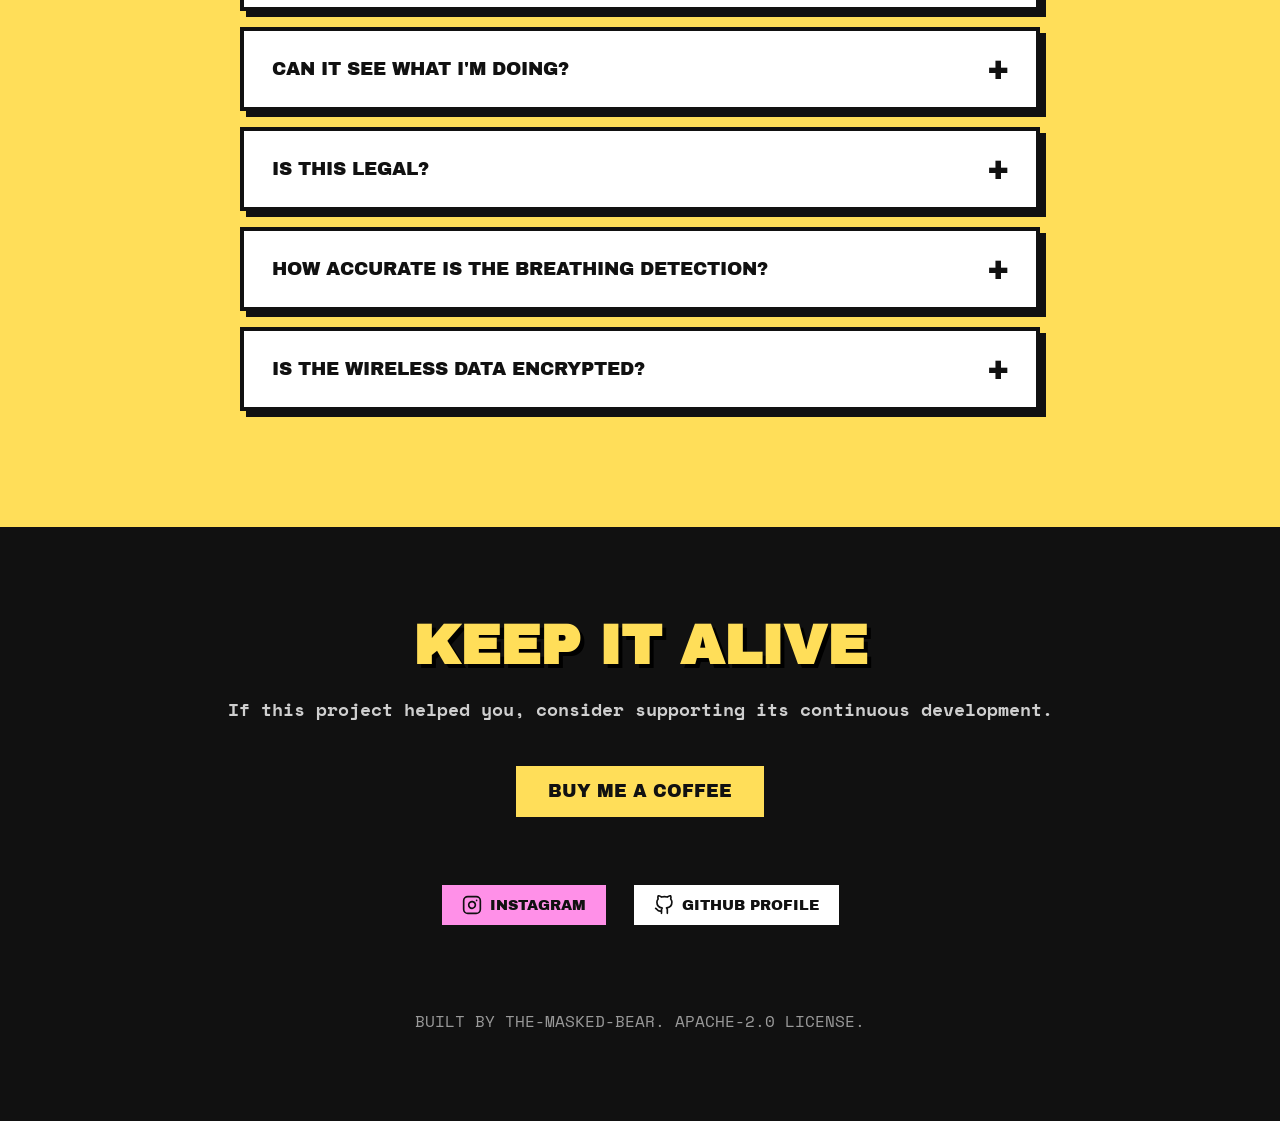
==== commit b908cb8c: "Add interactive WiFi interference canvas and fully typeable Bash terminal with Easter egg" ====
--- a/website/index.html
+++ b/website/index.html
@@ -110,6 +110,16 @@
     </section>
 
     <!-- GRID -->
+    
+    <!-- INTERACTIVE WAVEFORM -->
+    <section class="brutal-wave-section section-block">
+        <h2 style="text-align:center; font-size:2.5rem; margin-bottom:10px; color:var(--text-primary); font-family:'Archivo Black', sans-serif;">LIVE CSI INTERFERENCE</h2>
+        <p style="text-align:center; margin-bottom:40px; color:var(--text-secondary);">Hover your mouse over the radar field to distort the WiFi subcarriers in real-time.</p>
+        <div style="max-width:1200px; margin:0 auto; padding:0 5%; padding-bottom:100px;">
+            <canvas id="wifi-wave-canvas" style="width:100%; height:300px; background:var(--black); border:5px solid var(--black); box-shadow:12px 12px 0px var(--shadow); cursor:crosshair;"></canvas>
+        </div>
+    </section>
+
     <section class="brutal-grid-section section-block">
         <h2>ENGINEERING AT THE EDGE</h2>
         <div class="brutal-grid">
@@ -147,12 +157,19 @@
                 <span class="term-title" style="margin-left: 20px;">BASH</span>
                 <button id="copy-btn" class="brutal-btn color-yellow btn-small" style="margin-left: auto; padding: 4px 0; width: 100px; text-align: center; font-size: 0.8rem; border-width: 3px; box-shadow: 3px 3px 0px var(--black);">[ COPY ]</button>
             </div>
-            <div class="term-body">
-                <p><span style="color: var(--red); font-weight: 900;">></span> <span style="background: var(--yellow); color: var(--black); padding: 0 6px; border: 2px solid var(--black);">git</span> clone https://github.com/The-Masked-Bear/wifisense-pi</p>
-                <p><span style="color: var(--red); font-weight: 900;">></span> <span style="background: var(--yellow); color: var(--black); padding: 0 6px; border: 2px solid var(--black);">cd</span> wifisense-pi && python3 -m venv .venv</p>
-                <p><span style="color: var(--red); font-weight: 900;">></span> ./.venv/bin/pip install -r requirements.txt</p>
-                <p><span style="color: var(--red); font-weight: 900;">></span> <span style="background: var(--yellow); color: var(--black); padding: 0 6px; border: 2px solid var(--black);">cd</span> pi && ../.venv/bin/python -m wifisense --link synthetic</p>
-                <p class="term-success">> DASHBOARD LIVE ON PORT 8080</p>
+            <div class="term-body" id="term-container" style="max-height: 400px; overflow-y: auto;">
+                <div id="term-output">
+                    <p><span style="color: var(--red); font-weight: 900;">></span> <span style="background: var(--yellow); color: var(--black); padding: 0 6px; border: 2px solid var(--black);">git</span> clone https://github.com/The-Masked-Bear/wifisense-pi</p>
+                    <p><span style="color: var(--red); font-weight: 900;">></span> <span style="background: var(--yellow); color: var(--black); padding: 0 6px; border: 2px solid var(--black);">cd</span> wifisense-pi && python3 -m venv .venv</p>
+                    <p><span style="color: var(--red); font-weight: 900;">></span> ./.venv/bin/pip install -r requirements.txt</p>
+                    <p><span style="color: var(--red); font-weight: 900;">></span> <span style="background: var(--yellow); color: var(--black); padding: 0 6px; border: 2px solid var(--black);">cd</span> pi && ../.venv/bin/python -m wifisense --link synthetic</p>
+                    <p class="term-success">> DASHBOARD LIVE ON PORT 8080</p>
+                    <p style="opacity: 0.6; margin-top: 20px;">System loaded. Type 'help' for available commands.</p>
+                </div>
+                <div class="term-input-line" style="display:flex; align-items:center; margin-top:5px;">
+                    <span style="color: var(--red); font-weight: 900; margin-right:8px;">></span>
+                    <input type="text" id="term-input" autocomplete="off" spellcheck="false" style="background:transparent; border:none; color:var(--text-primary); font-family:'Space Mono', monospace; font-size:0.95rem; outline:none; flex:1; width:100%; box-shadow:none;">
+                </div>
             </div>
         </div>
     </section>
--- a/website/style.css
+++ b/website/style.css
@@ -560,3 +560,35 @@
 
 
 
+
+/* ====== TERMINAL EASTER EGG ====== */
+.brutal-terminal.terminal-hacked {
+    animation: hack-glitch 0.2s linear infinite;
+    box-shadow: 15px 15px 0px var(--mint) !important;
+    border-color: var(--mint) !important;
+}
+.brutal-terminal.terminal-hacked .term-body {
+    background: #001100 !important;
+    color: var(--mint) !important;
+}
+.brutal-terminal.terminal-hacked .term-header {
+    background: var(--mint) !important;
+}
+.brutal-terminal.terminal-hacked .term-title {
+    color: var(--black) !important;
+}
+.brutal-terminal.terminal-hacked input {
+    color: var(--mint) !important;
+}
+@keyframes hack-glitch {
+    0% { transform: translate(2px, 2px); }
+    25% { transform: translate(-2px, -2px); }
+    50% { transform: translate(-2px, 2px); }
+    75% { transform: translate(2px, -2px); }
+    100% { transform: translate(0, 0); }
+}
+
+/* Custom Scrollbar for Terminal */
+#term-container::-webkit-scrollbar { width: 8px; }
+#term-container::-webkit-scrollbar-track { background: var(--bg); border-left: 2px solid var(--black); }
+#term-container::-webkit-scrollbar-thumb { background: var(--mint); border: 2px solid var(--black); }
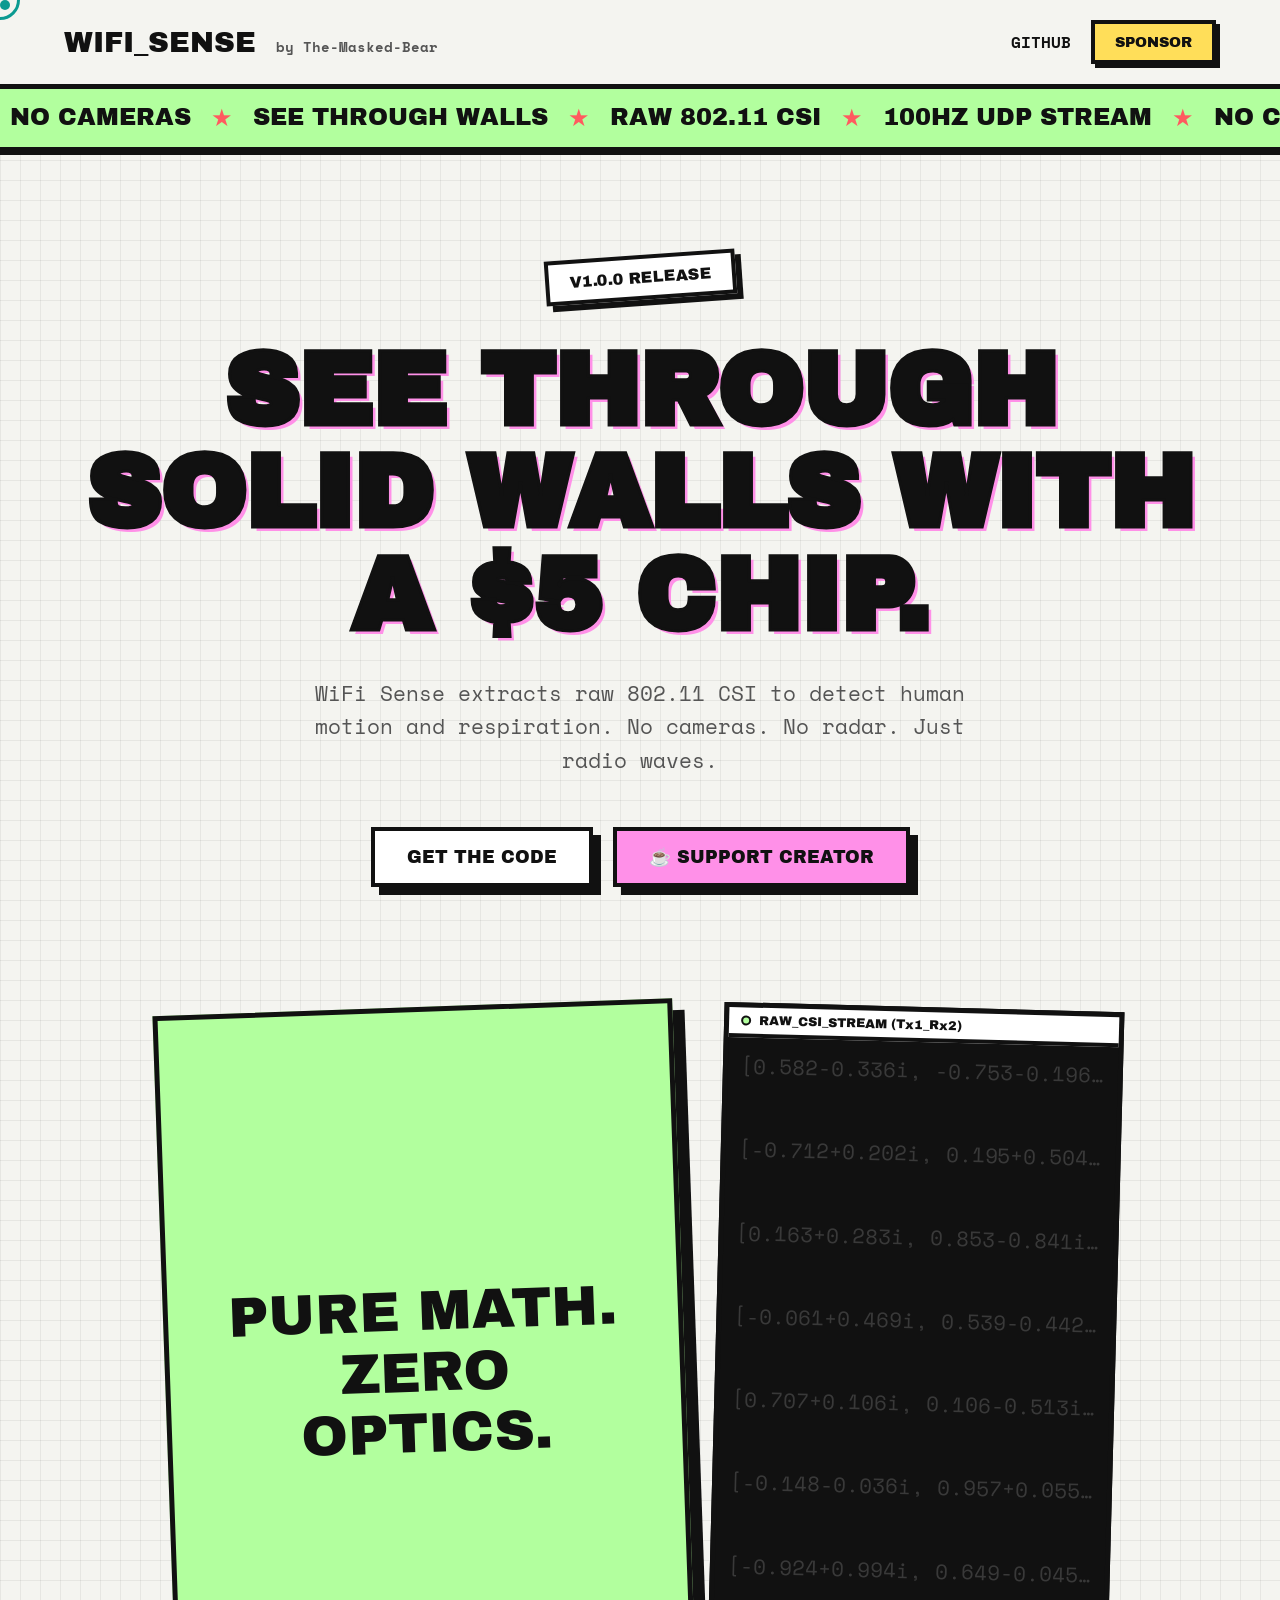
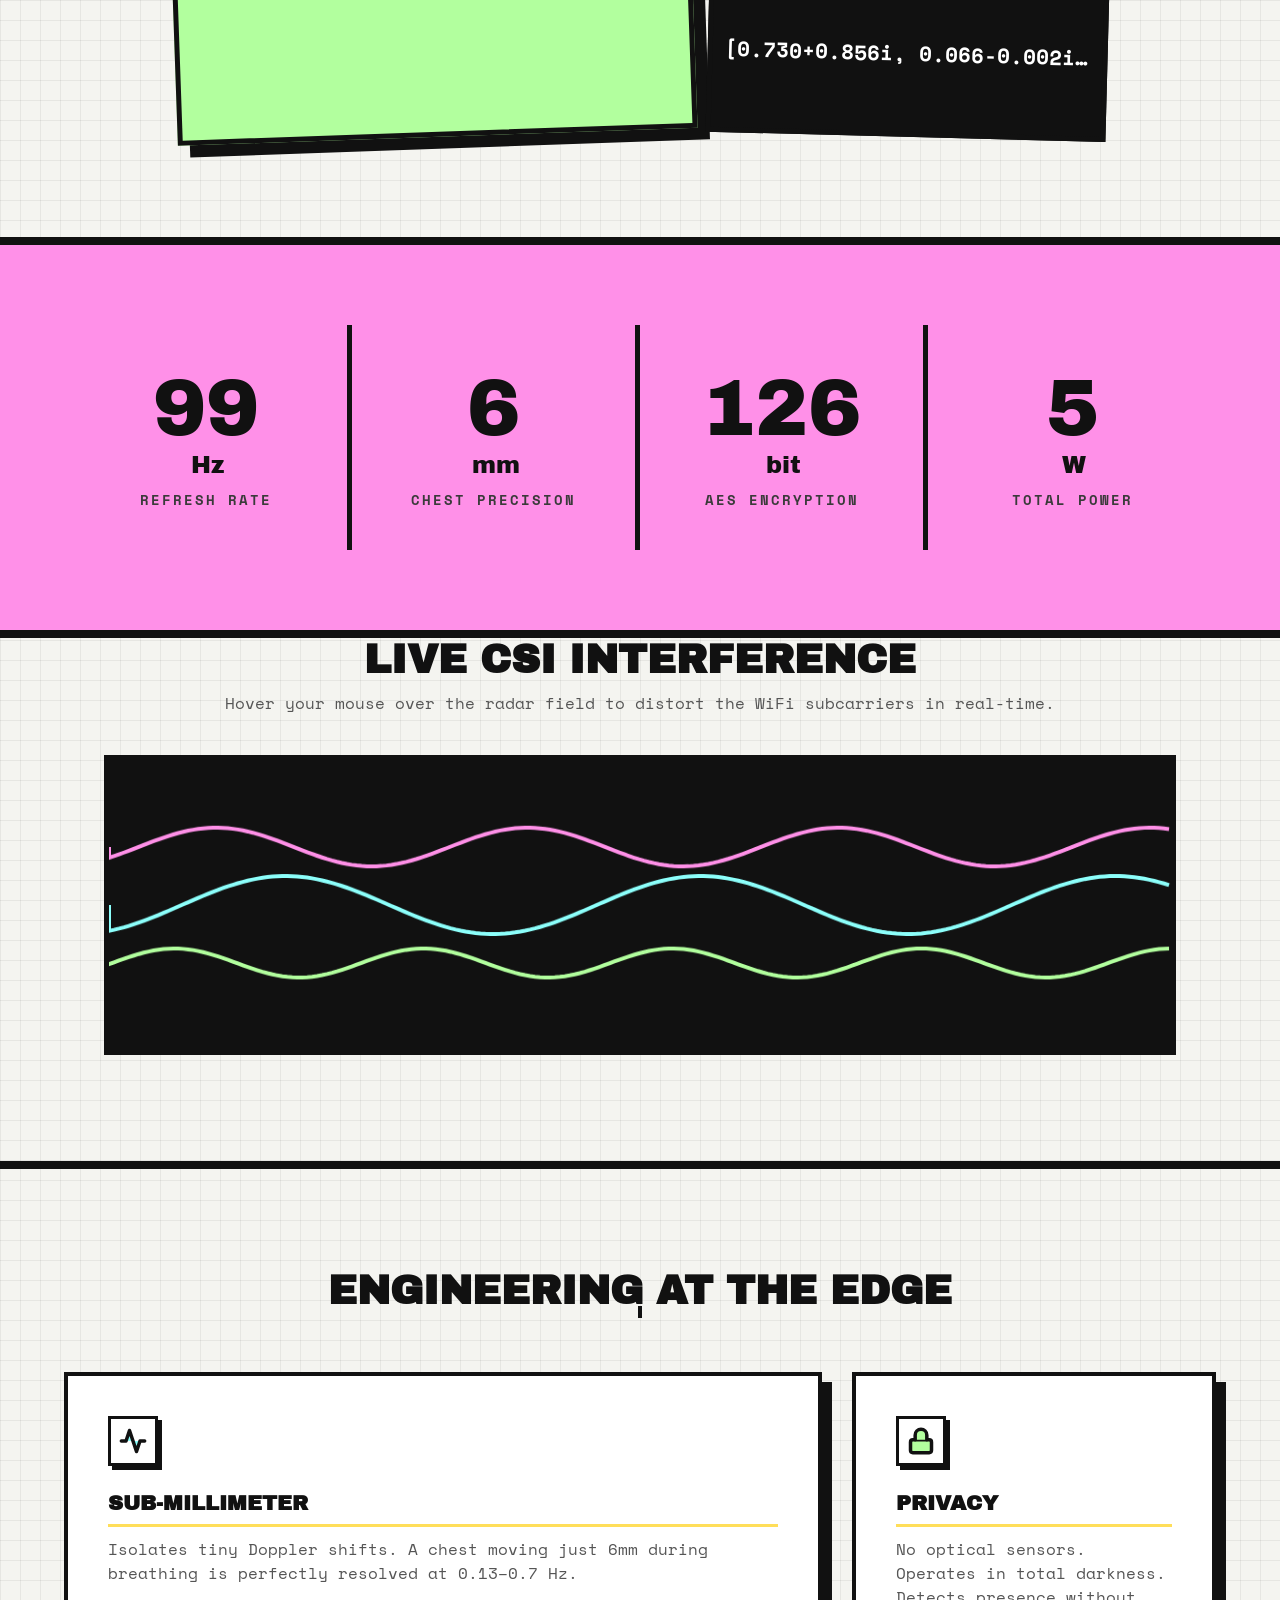
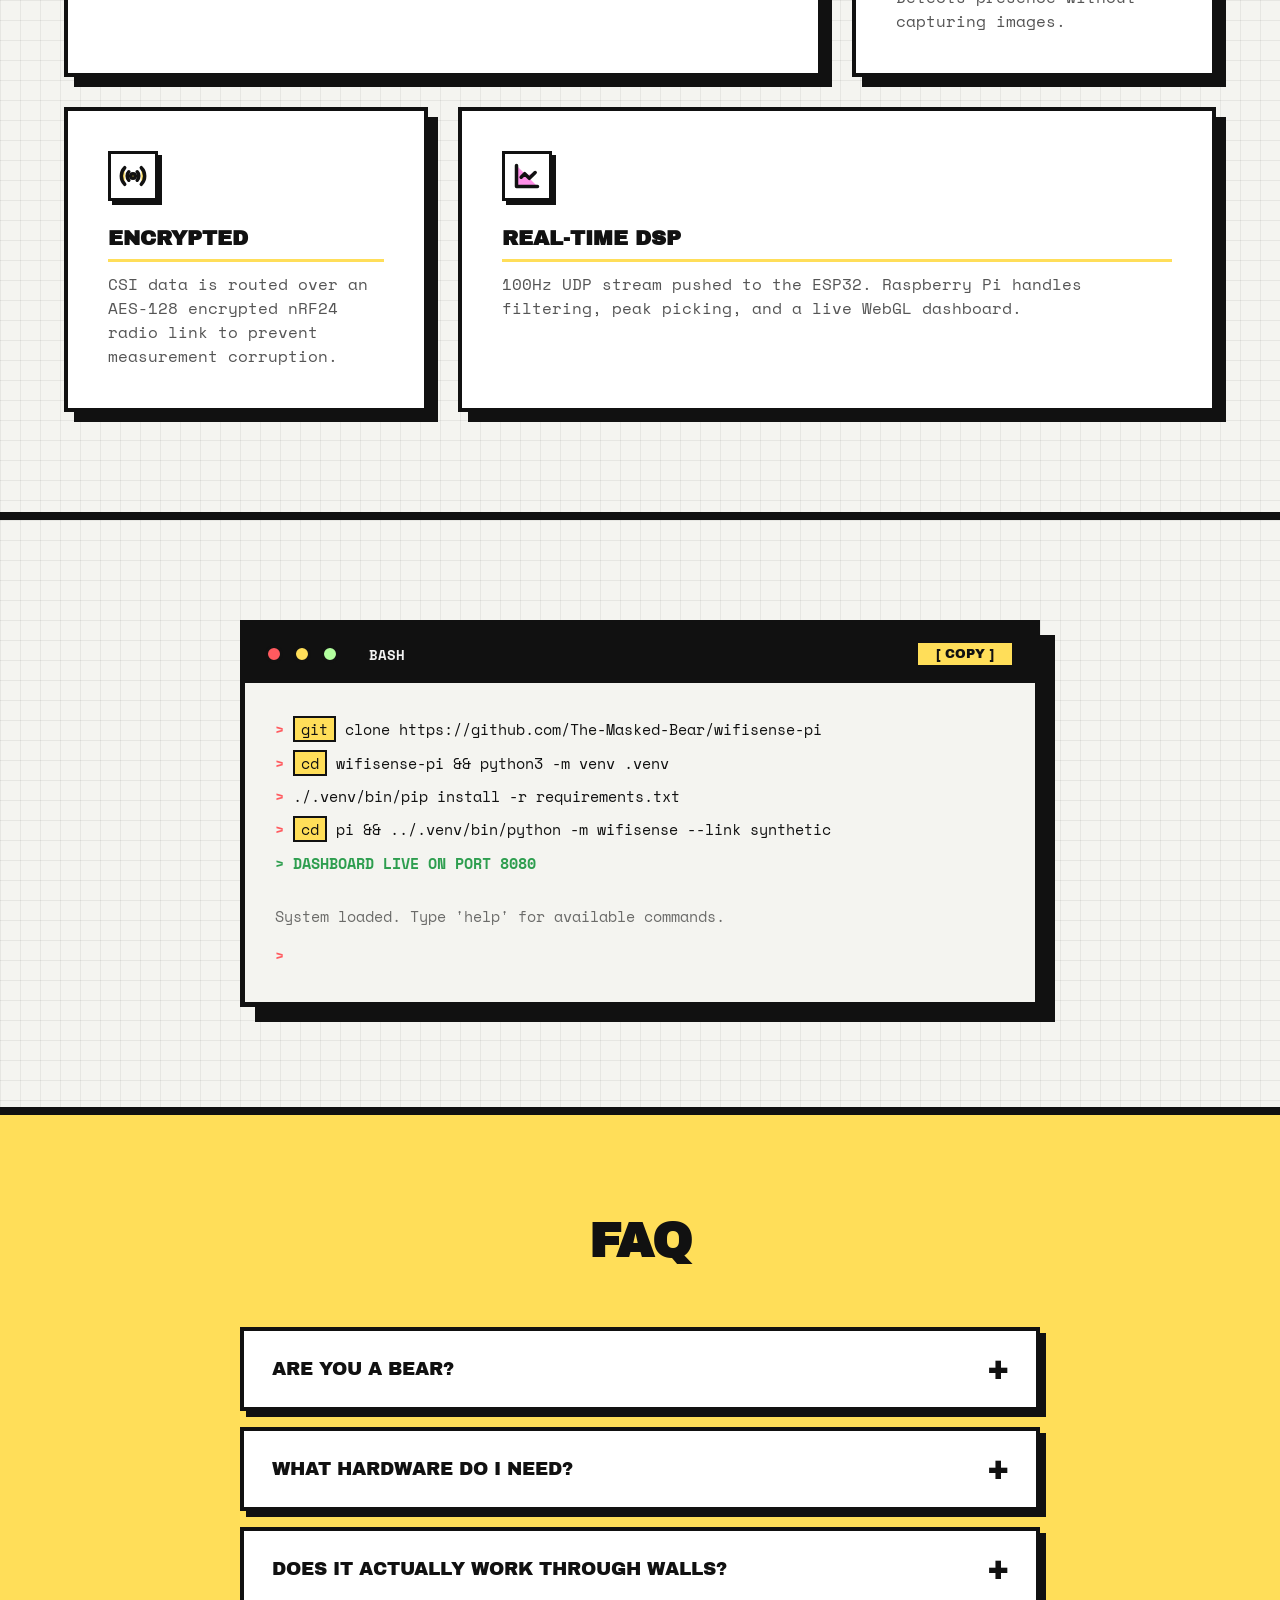
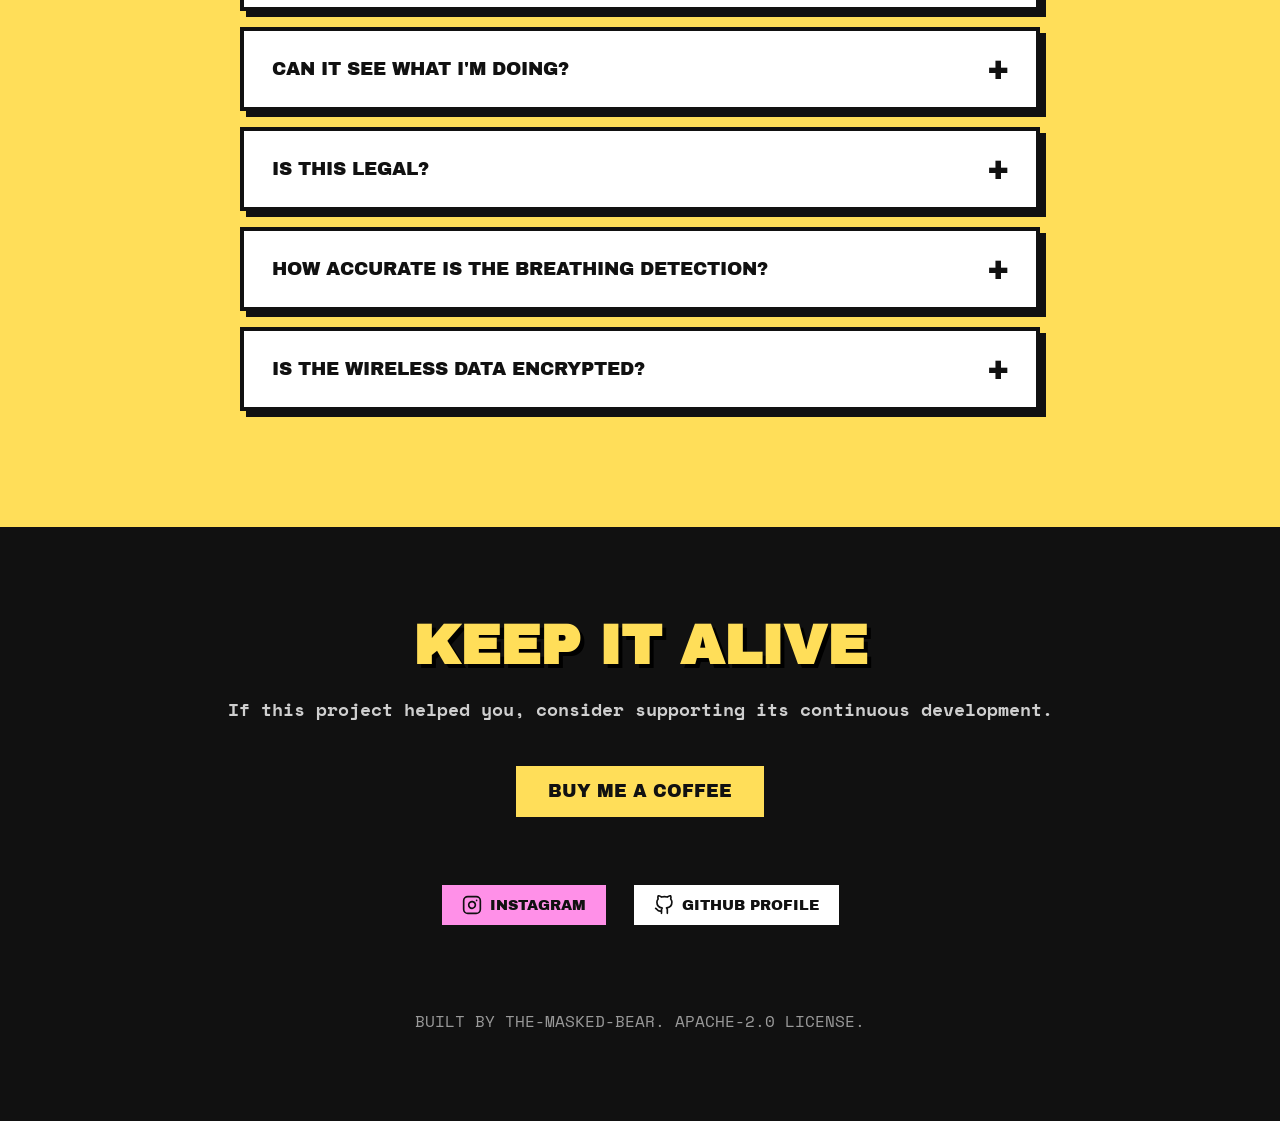
==== commit 29bbffbd: "Fix critical mobile bugs: remove stuck page loader preventing scroll, remove touch event scroll trap" ====
--- a/website/index.html
+++ b/website/index.html
@@ -26,11 +26,7 @@
 </head>
 <body>
 
-    <!-- PAGE LOADER -->
-    <div id="page-loader">
-        <div class="loader-text">WIFI_SENSE</div>
-        <div class="loader-bar"><div class="loader-fill"></div></div>
-    </div>
+
 
     <!-- CUSTOM CURSOR -->
     <div id="cursor" class="cursor"></div>
@@ -72,7 +68,7 @@
                 <div class="giant-text-block hover-shake" style="flex: 1; min-width: 300px; display: flex; align-items: center; justify-content: center; text-align: center;">
                     PURE MATH.<br>ZERO OPTICS.
                 </div>
-                <div class="csi-container" style="flex: 1; min-width: 320px;">
+                <div class="csi-container" style="flex: 1; min-width: 280px; max-width: 100%; box-sizing: border-box;">
                     <div class="csi-header">
                         <span class="dot bg-green" style="width:10px; height:10px; border-width:2px;"></span> 
                         RAW_CSI_STREAM (Tx1_Rx2)
--- a/website/style.css
+++ b/website/style.css
@@ -43,37 +43,7 @@
     text-transform: uppercase;
 }
 
-/* ====== PAGE LOADER (yellow: always dark ink) ====== */
-#page-loader {
-    position: fixed;
-    inset: 0;
-    z-index: 99999;
-    background: var(--yellow);
-    display: flex;
-    flex-direction: column;
-    align-items: center;
-    justify-content: center;
-    transition: transform 0.6s cubic-bezier(0.77, 0, 0.175, 1);
-}
-#page-loader.loaded { transform: translateY(-100%); pointer-events: none; }
-.loader-text {
-    font-family: 'Archivo Black', sans-serif;
-    font-size: clamp(3rem, 10vw, 8rem);
-    color: var(--black);
-    text-transform: uppercase;
-    letter-spacing: 8px;
-}
-.loader-bar {
-    width: 300px; height: 10px;
-    border: 3px solid var(--black);
-    margin-top: 30px; overflow: hidden;
-}
-.loader-fill {
-    height: 100%; width: 0%;
-    background: var(--black);
-    animation: loader-progress 1.2s cubic-bezier(0.25, 1, 0.5, 1) forwards;
-}
-@keyframes loader-progress { to { width: 100%; } }
+
 
 /* ====== CUSTOM CURSOR ====== */
 .cursor {
@@ -592,3 +562,54 @@
 #term-container::-webkit-scrollbar { width: 8px; }
 #term-container::-webkit-scrollbar-track { background: var(--bg); border-left: 2px solid var(--black); }
 #term-container::-webkit-scrollbar-thumb { background: var(--mint); border: 2px solid var(--black); }
+
+/* ====== AGGRESSIVE MOBILE OPTIMIZATIONS ====== */
+@media (max-width: 768px) {
+    /* 1. Reduce massive whitespace */
+    .brutal-hero, .brutal-grid-section, .brutal-terminal-section, .brutal-faq, .brutal-footer, .brutal-wave-section, .brutal-stats {
+        padding-top: 60px !important;
+        padding-bottom: 60px !important;
+    }
+    
+    
+    .logo { font-size: 1.4rem !important; text-align: center; }
+    .logo-by { display: block; margin-left: 0; margin-top: 5px; }
+    .csi-container { min-width: 100% !important; margin-left: 0 !important; margin-right: 0 !important; }
+    .csi-line { white-space: pre-wrap; word-break: break-all; } /* Prevent long string overflow */
+
+    /* 2. Force Hero elements to stack vertically */
+    .csi-container, .giant-text-block {
+        min-width: 100% !important;
+        flex-basis: 100% !important;
+        margin-bottom: 20px;
+    }
+    
+    .giant-text-block {
+        font-size: 2rem !important;
+        padding: 20px !important;
+    }
+    
+    /* 3. Fix Terminal Header Cramping */
+    .term-header .dot {
+        display: none; /* Hide decorative dots to save space */
+    }
+    .term-title {
+        margin-left: 0 !important;
+    }
+    
+    /* 4. Prevent iOS Input Auto-Zoom */
+    #term-input {
+        font-size: 16px !important;
+    }
+    
+    /* 5. Shrink Canvas */
+    #wifi-wave-canvas {
+        height: 220px !important;
+    }
+    
+    /* 6. Typography scaling */
+    h1 {
+        font-size: clamp(2.5rem, 12vw, 4rem) !important;
+        margin-bottom: 20px;
+    }
+}
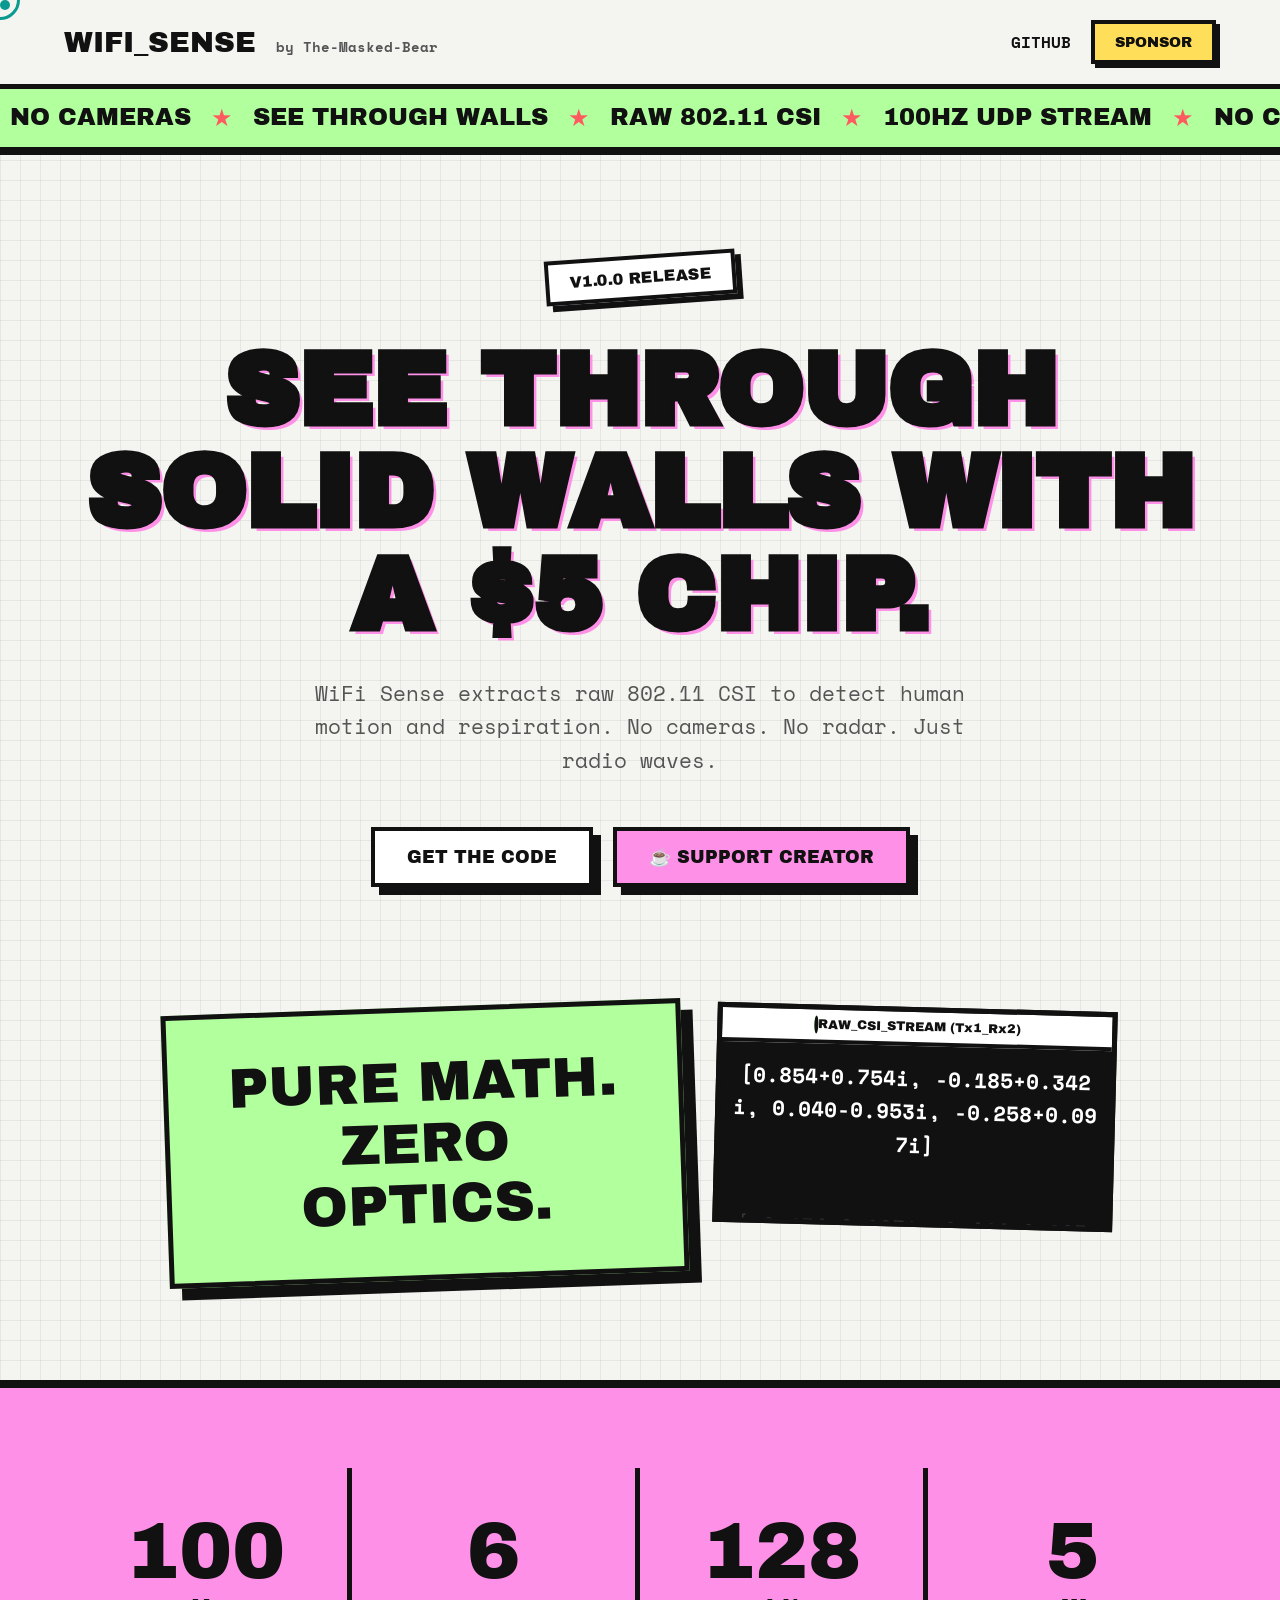
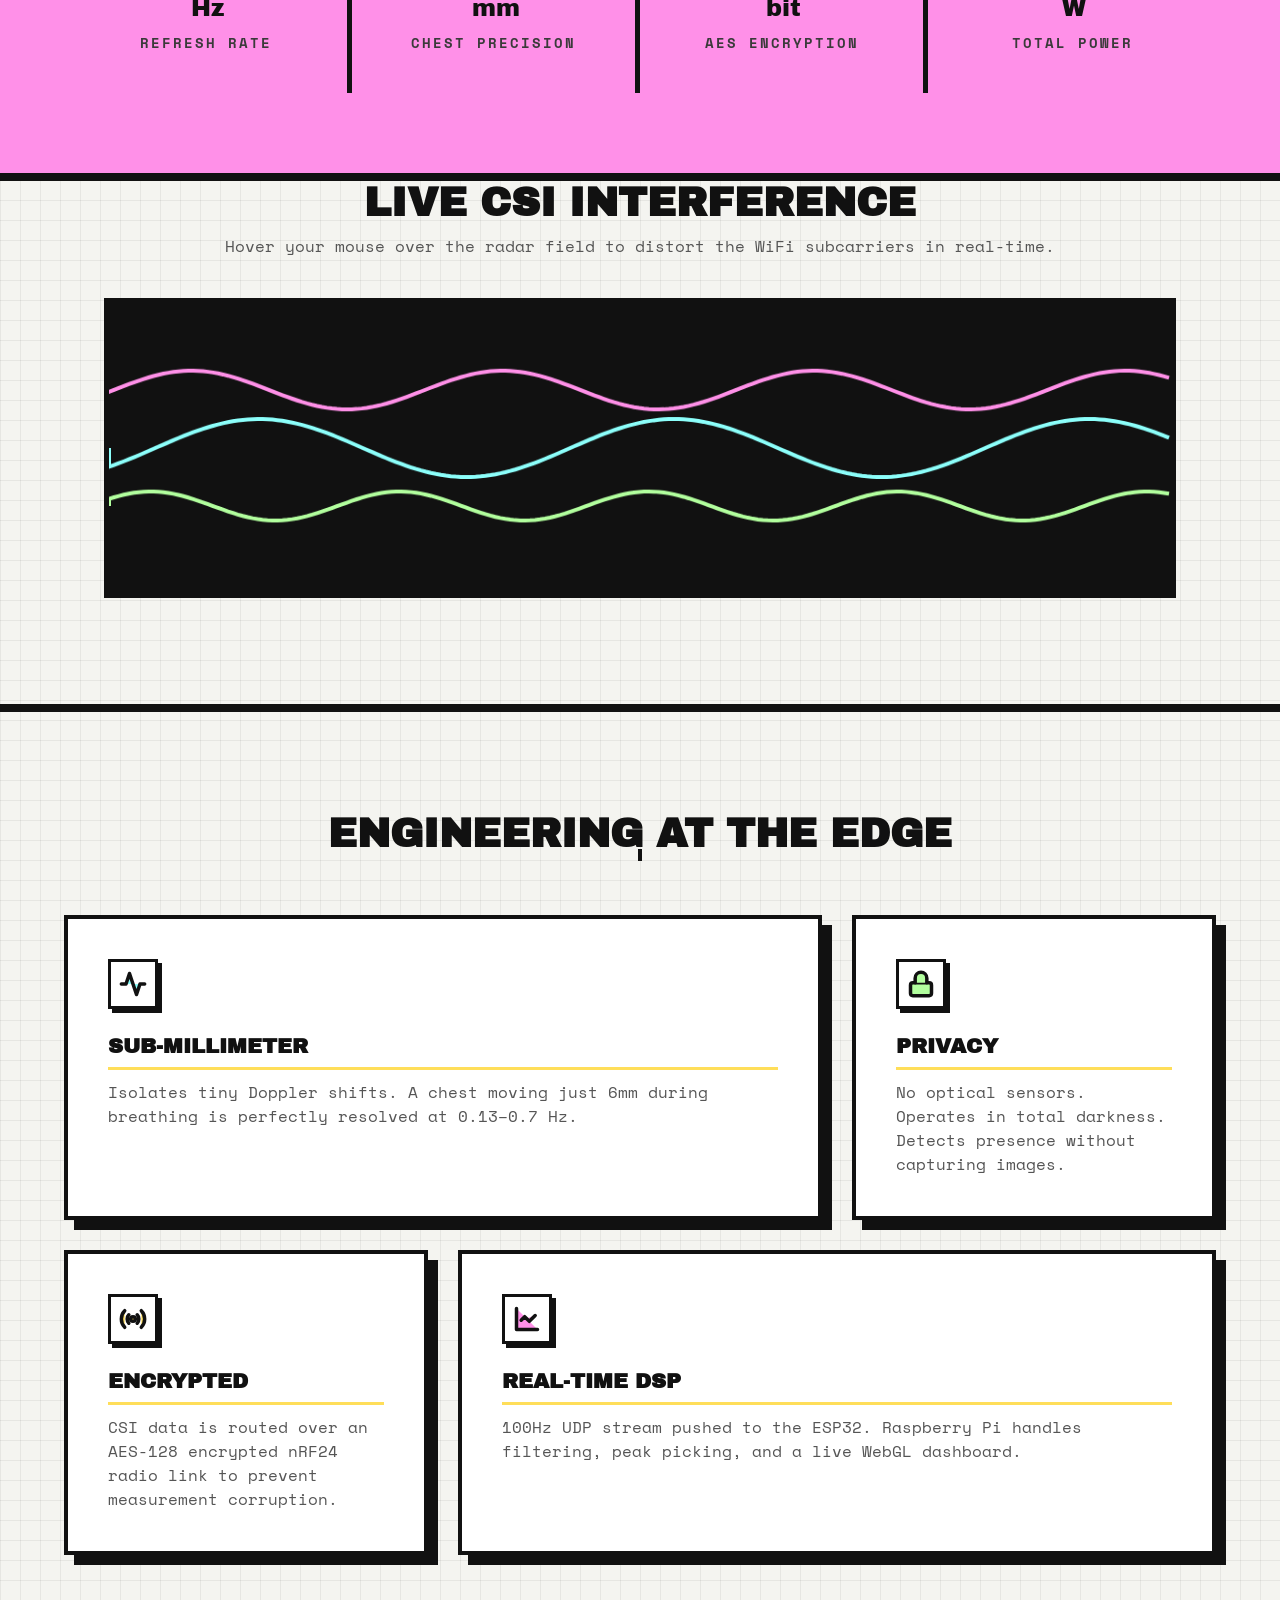
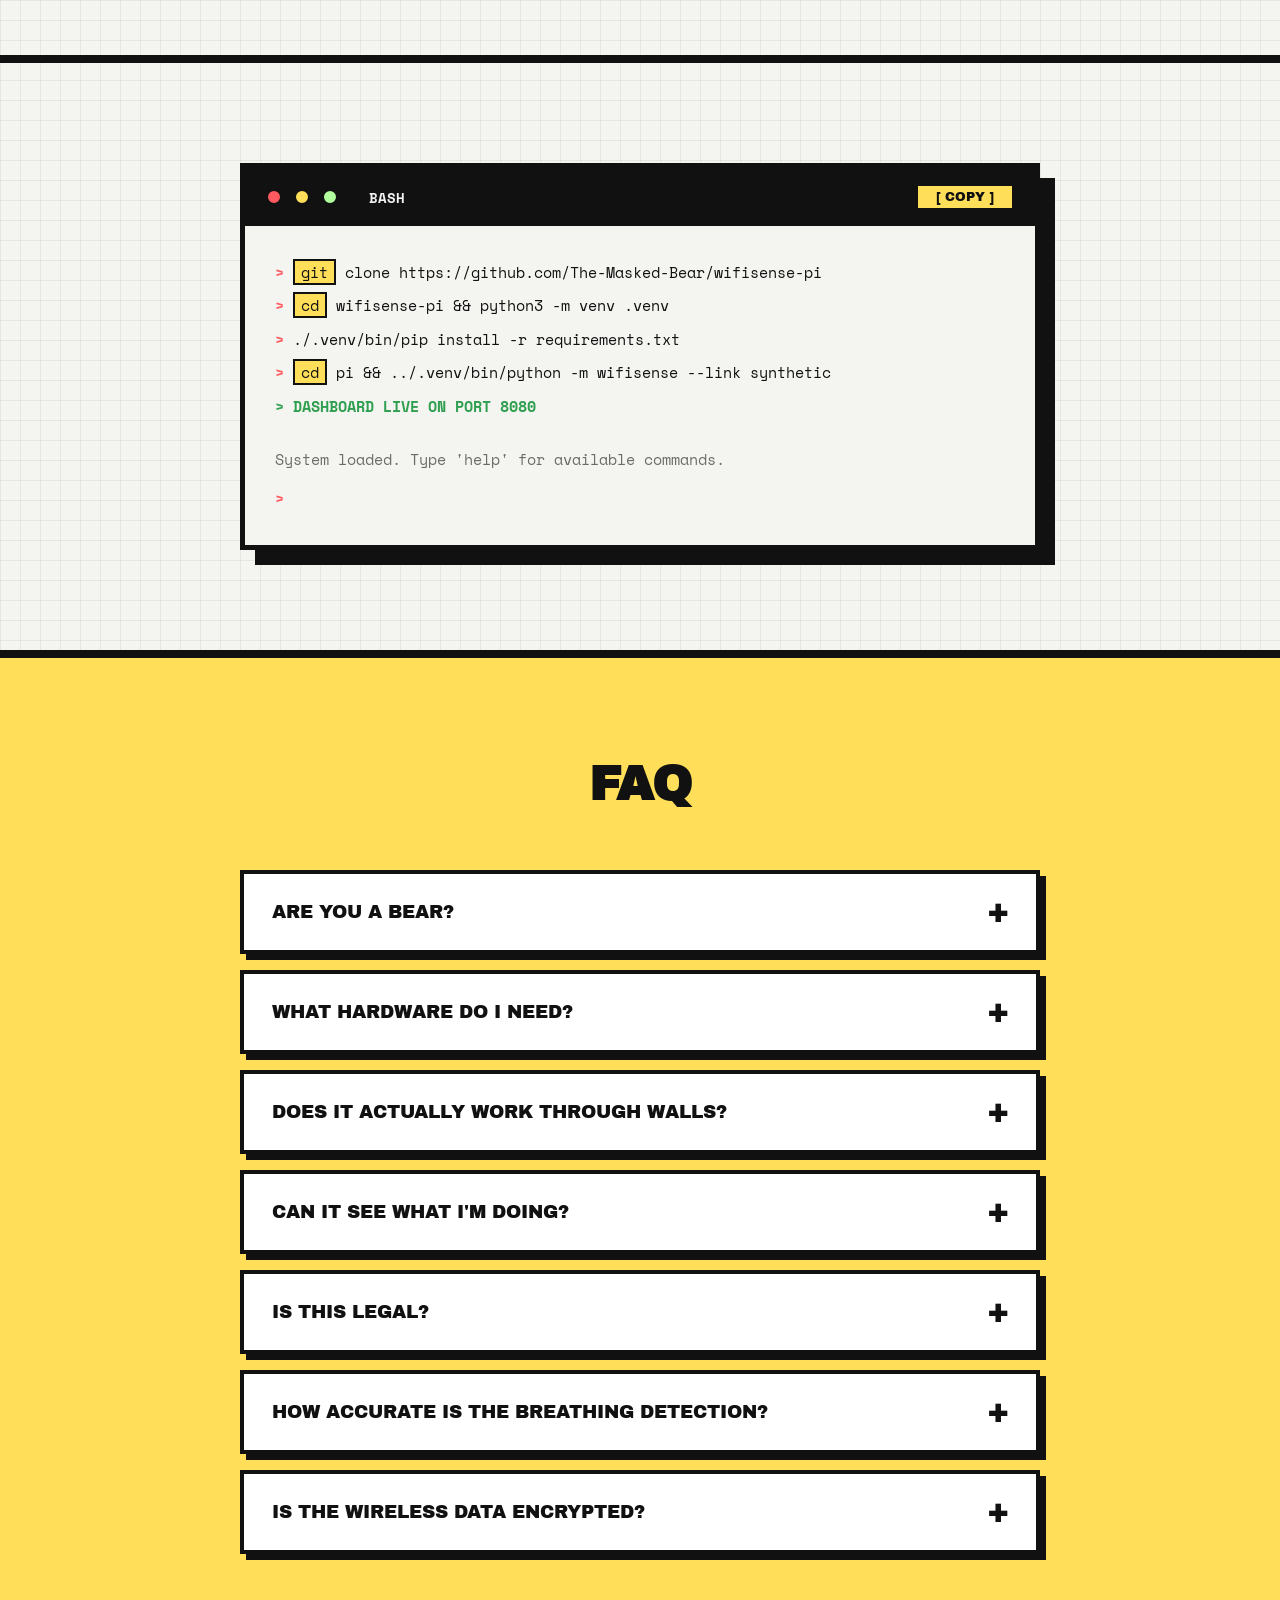
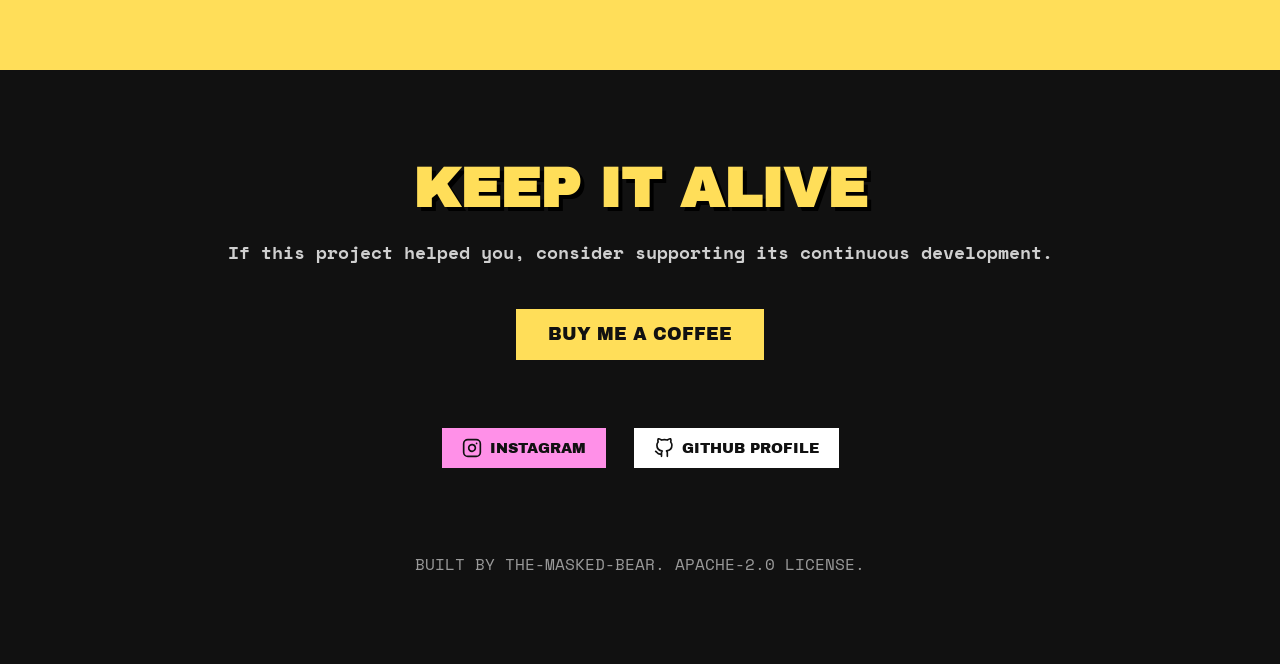
==== commit b6449fd9: "Force cache bust to ensure all users receive the syntax-fixed scripts instantly" ====
--- a/website/index.html
+++ b/website/index.html
@@ -21,7 +21,7 @@
     <meta name="twitter:title" content="WiFi Sense — See Through Walls With a $5 Chip">
     <meta name="twitter:description" content="Open-source WiFi CSI sensing. Detect motion and breathing through walls. No cameras. Just radio waves.">
 
-    <link rel="stylesheet" href="style.css">
+    <link rel="stylesheet" href="style.css?v=3">
     <link href="https://fonts.googleapis.com/css2?family=Archivo+Black&family=Space+Mono:wght@400;700&display=swap" rel="stylesheet">
 </head>
 <body>
@@ -241,6 +241,6 @@
     </footer>
 
     <script src="https://gumroad.com/js/gumroad.js"></script>
-    <script src="script.js"></script>
+    <script src="script.js?v=3"></script>
 </body>
 </html>
--- a/website/style.css
+++ b/website/style.css
@@ -479,54 +479,12 @@
 }
 
 /* ====== CSI FEED ====== */
-.csi-container {
-    background: var(--black);
-    border: 5px solid var(--black);
-    box-shadow: 12px 12px 0px var(--shadow);
-    color: var(--mint);
-    display: flex;
-    flex-direction: column;
-    min-height: 150px;
-    transform: rotate(1.5deg);
-    transition: transform 0.3s cubic-bezier(0.175, 0.885, 0.32, 1.275), box-shadow 0.3s ease;
-}
-.csi-container:hover {
-    transform: rotate(0deg) translate(-5px, -5px) scale(1.02);
-    box-shadow: 20px 20px 0px var(--shadow);
-}
-.csi-header {
-    background: var(--white);
-    color: var(--black);
-    font-family: 'Archivo Black', sans-serif;
-    font-size: 0.8rem;
-    padding: 6px 12px;
-    border-bottom: 4px solid var(--black);
-    display: flex;
-    align-items: center;
-    gap: 8px;
-}
-.csi-body {
-    padding: 12px;
-    font-family: 'Space Mono', monospace;
-    font-size: 0.75rem;
-    line-height: 1.4;
-    overflow: hidden;
-    display: flex;
-    flex-direction: column-reverse; /* Bottom up stacking */
-    flex: 1;
-}
-.csi-line {
-    margin: 0;
-    opacity: 0.6;
-    white-space: nowrap;
-    overflow: hidden;
-    text-overflow: ellipsis;
-}
-.csi-line:first-child {
-    opacity: 1;
-    color: var(--white);
-    font-weight: bold;
-}
+
+
+
+
+
+
 
 
 
@@ -574,15 +532,30 @@
     
     .logo { font-size: 1.4rem !important; text-align: center; }
     .logo-by { display: block; margin-left: 0; margin-top: 5px; }
-    .csi-container { min-width: 100% !important; margin-left: 0 !important; margin-right: 0 !important; }
-    .csi-line { white-space: pre-wrap; word-break: break-all; } /* Prevent long string overflow */
+    
+     /* Prevent long string overflow */
+
+    
+    /* Bulletproof Mobile Hero Stacking */
+    .hero-content > div[style*="display: flex"] {
+        display: block !important;
+    }
+    
+    
+    /* Guarantee Visibility - Bypass Observer on Mobile */
+    .reveal {
+        opacity: 1 !important;
+        transform: translate(0,0) !important;
+        transition: none !important;
+    }
+    
+    /* Fix missing card spacing */
+    .brutal-card {
+        margin-bottom: 20px;
+    }
 
     /* 2. Force Hero elements to stack vertically */
-    .csi-container, .giant-text-block {
-        min-width: 100% !important;
-        flex-basis: 100% !important;
-        margin-bottom: 20px;
-    }
+    
     
     .giant-text-block {
         font-size: 2rem !important;
@@ -613,3 +586,105 @@
         margin-bottom: 20px;
     }
 }
+
+
+/* ====== EASTER EGGS ====== */
+
+/* 1. Matrix Mode (Konami Code) */
+body.matrix-mode {
+    filter: invert(100%) hue-rotate(180deg) contrast(120%);
+    background: #000;
+}
+body.matrix-mode img, body.matrix-mode canvas {
+    filter: invert(100%) hue-rotate(180deg);
+}
+
+/* 2. Full-Screen Radar Sweep (Logo 5-Click) */
+body.radar-sweep-active::after {
+    content: '';
+    position: fixed;
+    top: 0; left: 0; width: 100vw; height: 100vh;
+    pointer-events: none;
+    z-index: 999999;
+    background: conic-gradient(from 0deg, transparent 70%, rgba(178, 255, 158, 0.5) 100%);
+    animation: radar-spin 2s linear infinite;
+    mix-blend-mode: multiply;
+}
+@keyframes radar-spin {
+    from { transform: rotate(0deg); }
+    to { transform: rotate(360deg); }
+}
+
+/* 3. Red Dot Hover */
+.term-header .bg-red:hover {
+    box-shadow: 0 0 10px var(--red);
+    transform: scale(1.2);
+}
+
+
+/* ====== AGGRESSIVE TOUCH SCROLL FIXES ====== */
+
+
+
+
+@media (max-width: 768px) {
+    /* Disable hover transform on mobile so tapping doesn't cause a layout jitter */
+    
+}
+
+.csi-container {
+    background: var(--black);
+    border: 5px solid var(--black);
+    box-shadow: 12px 12px 0px var(--shadow);
+    width: 100%;
+    height: 220px;
+    overflow: hidden;
+    position: relative;
+    transform: rotate(1.5deg);
+}
+
+.csi-header {
+    background: var(--white);
+    color: var(--black);
+    font-family: 'Archivo Black', sans-serif;
+    font-size: 0.8rem;
+    padding: 8px 12px;
+    border-bottom: 4px solid var(--black);
+    width: 100%;
+    position: absolute;
+    top: 0;
+    left: 0;
+    z-index: 2;
+}
+
+.csi-body {
+    padding: 12px;
+    padding-top: 50px; /* Make room for absolute header */
+    font-family: 'Space Mono', monospace;
+    font-size: 0.85rem;
+    line-height: 1.5;
+    color: var(--mint);
+    height: 100%;
+    width: 100%;
+    pointer-events: none !important;
+}
+
+.csi-line {
+    margin: 0;
+    opacity: 0.6;
+    white-space: pre-wrap;
+    word-break: break-all;
+}
+
+.csi-line:first-child {
+    opacity: 1;
+    color: var(--white);
+    font-weight: bold;
+}
+
+@media (max-width: 768px) {
+    .csi-container {
+        transform: none !important;
+        margin-bottom: 30px !important;
+    }
+}
